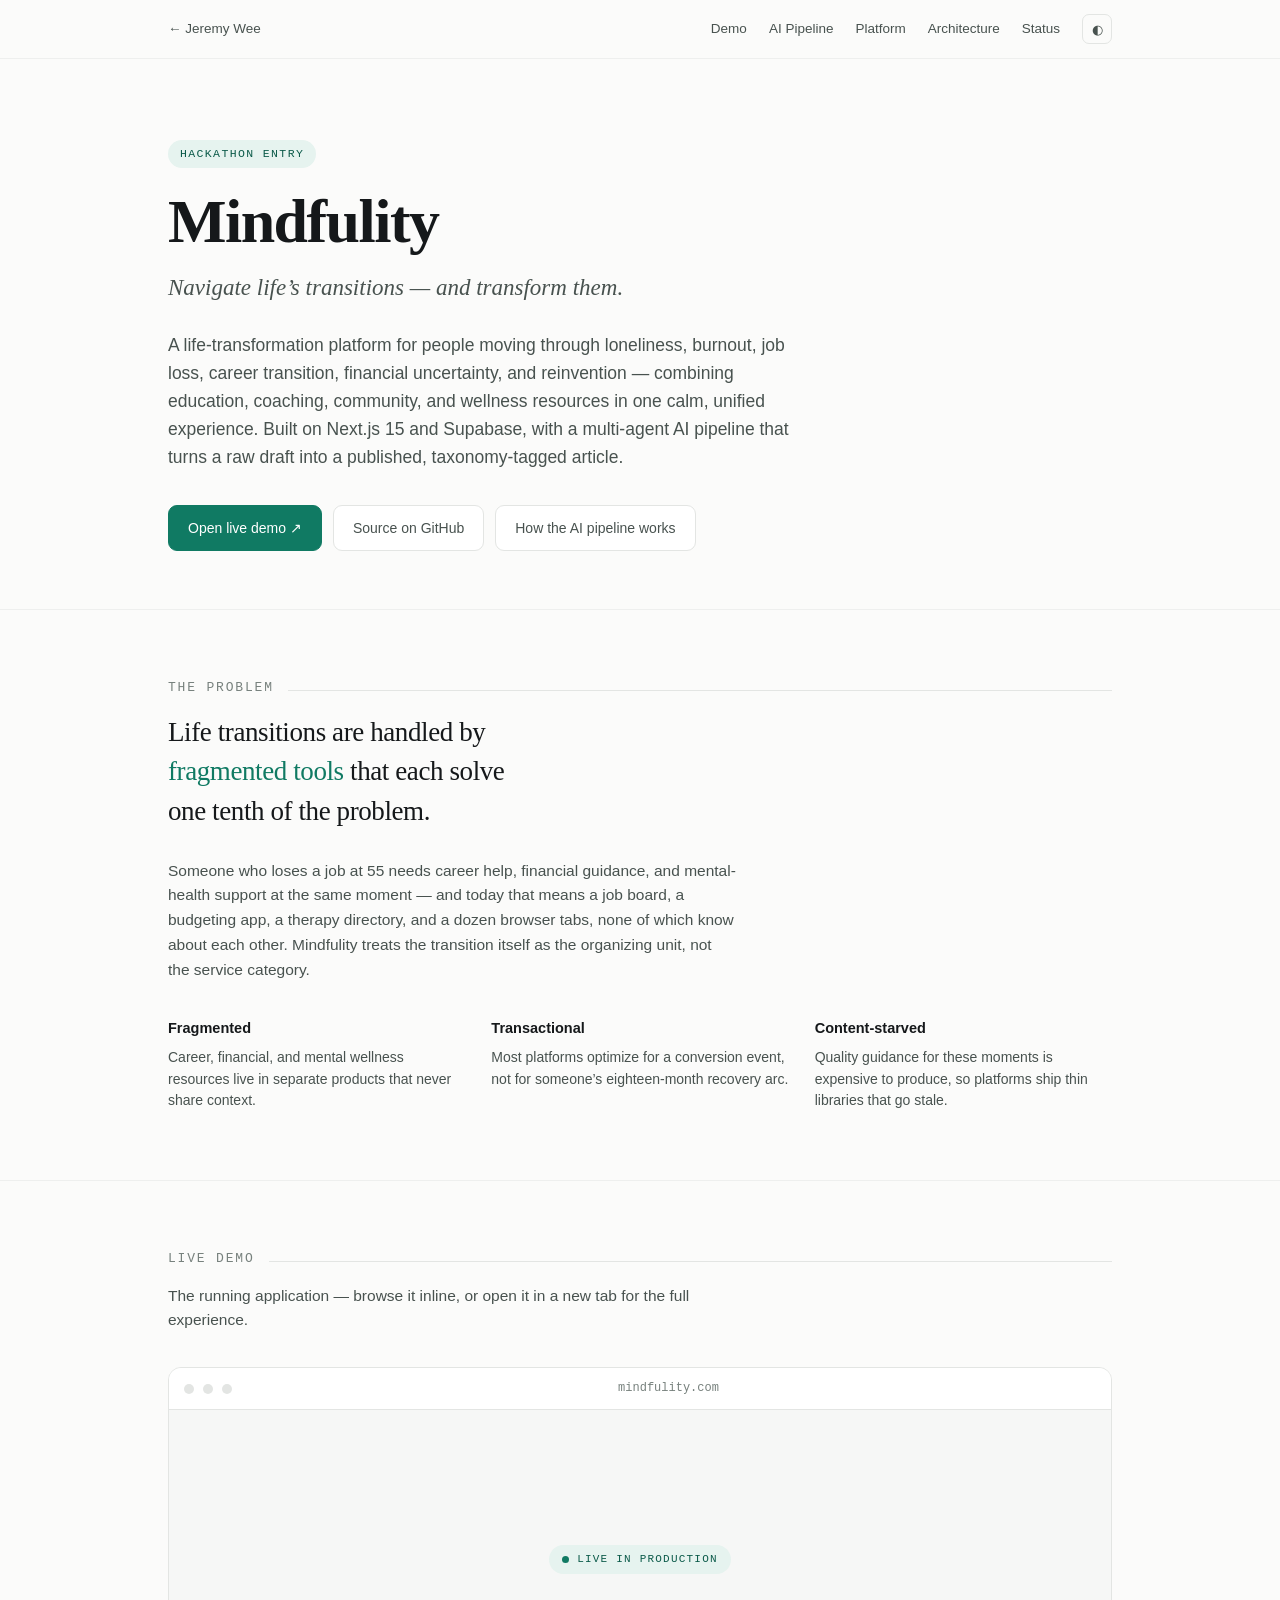
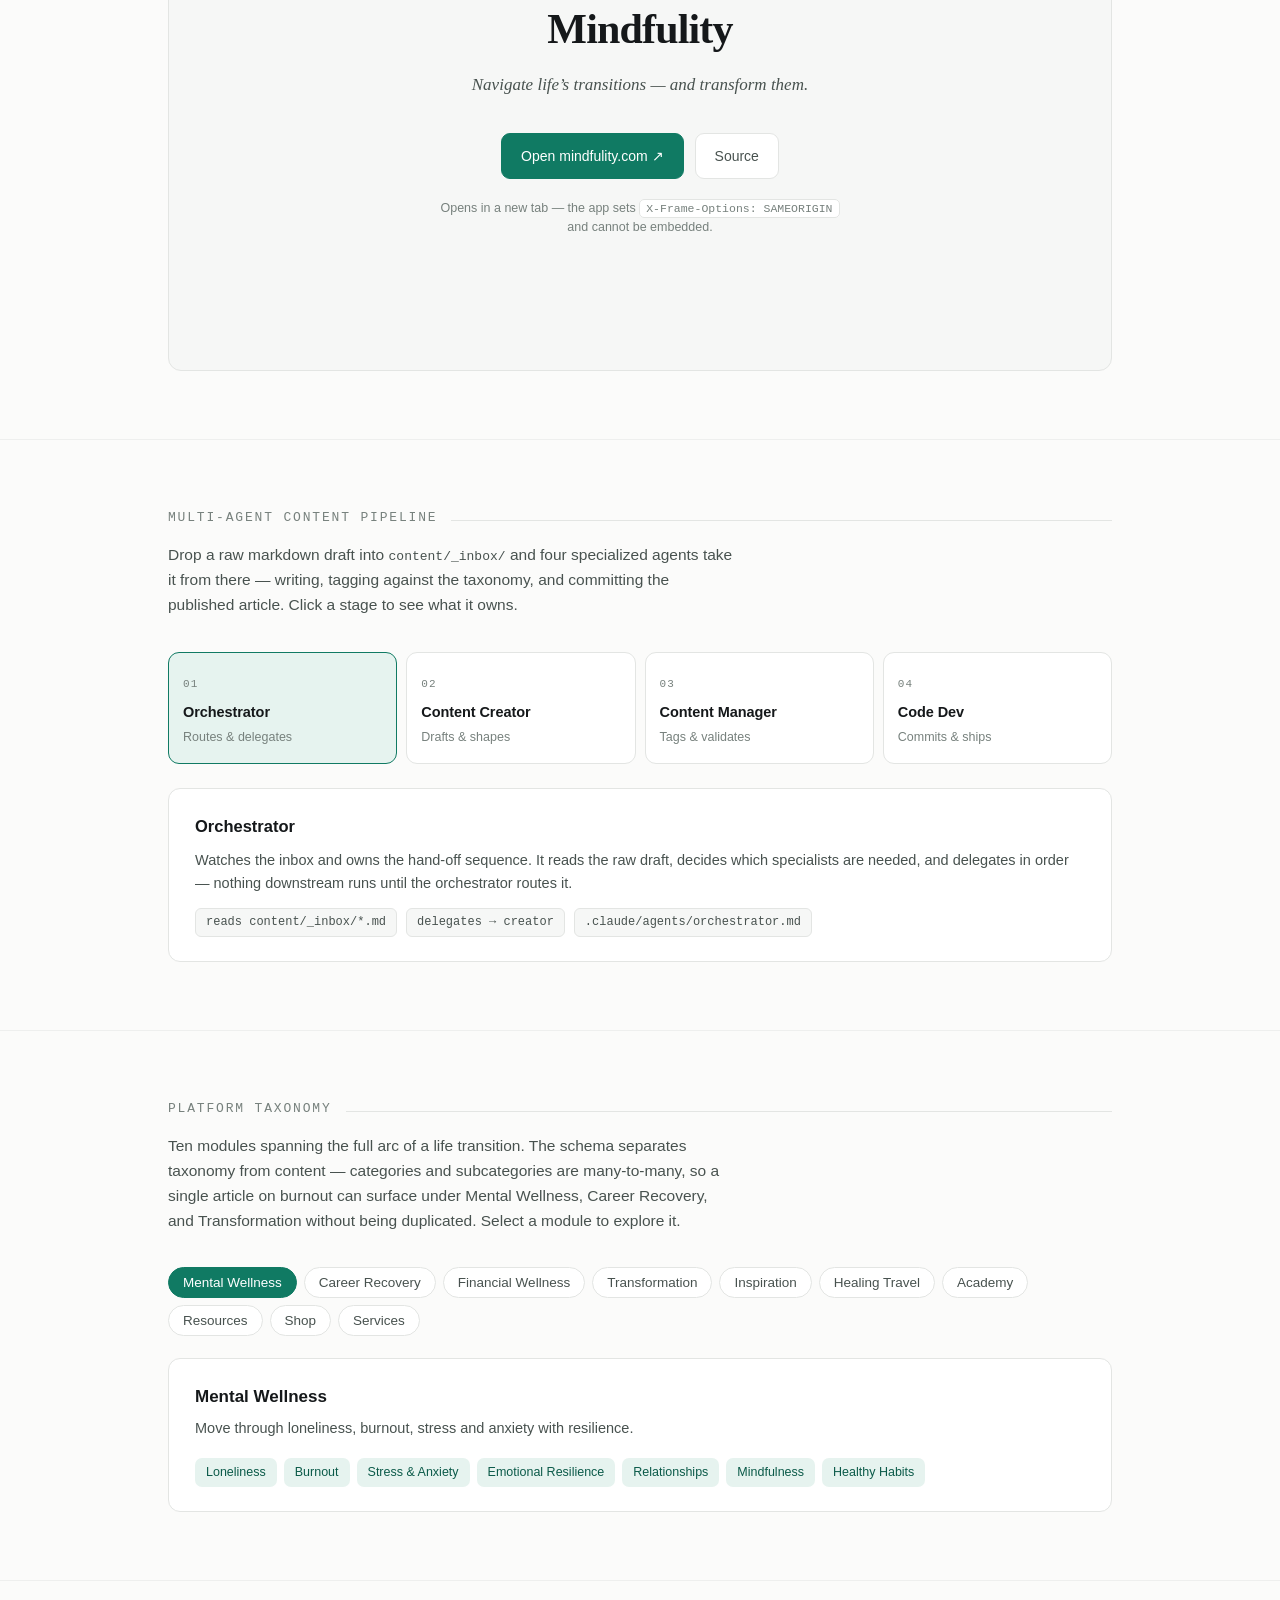
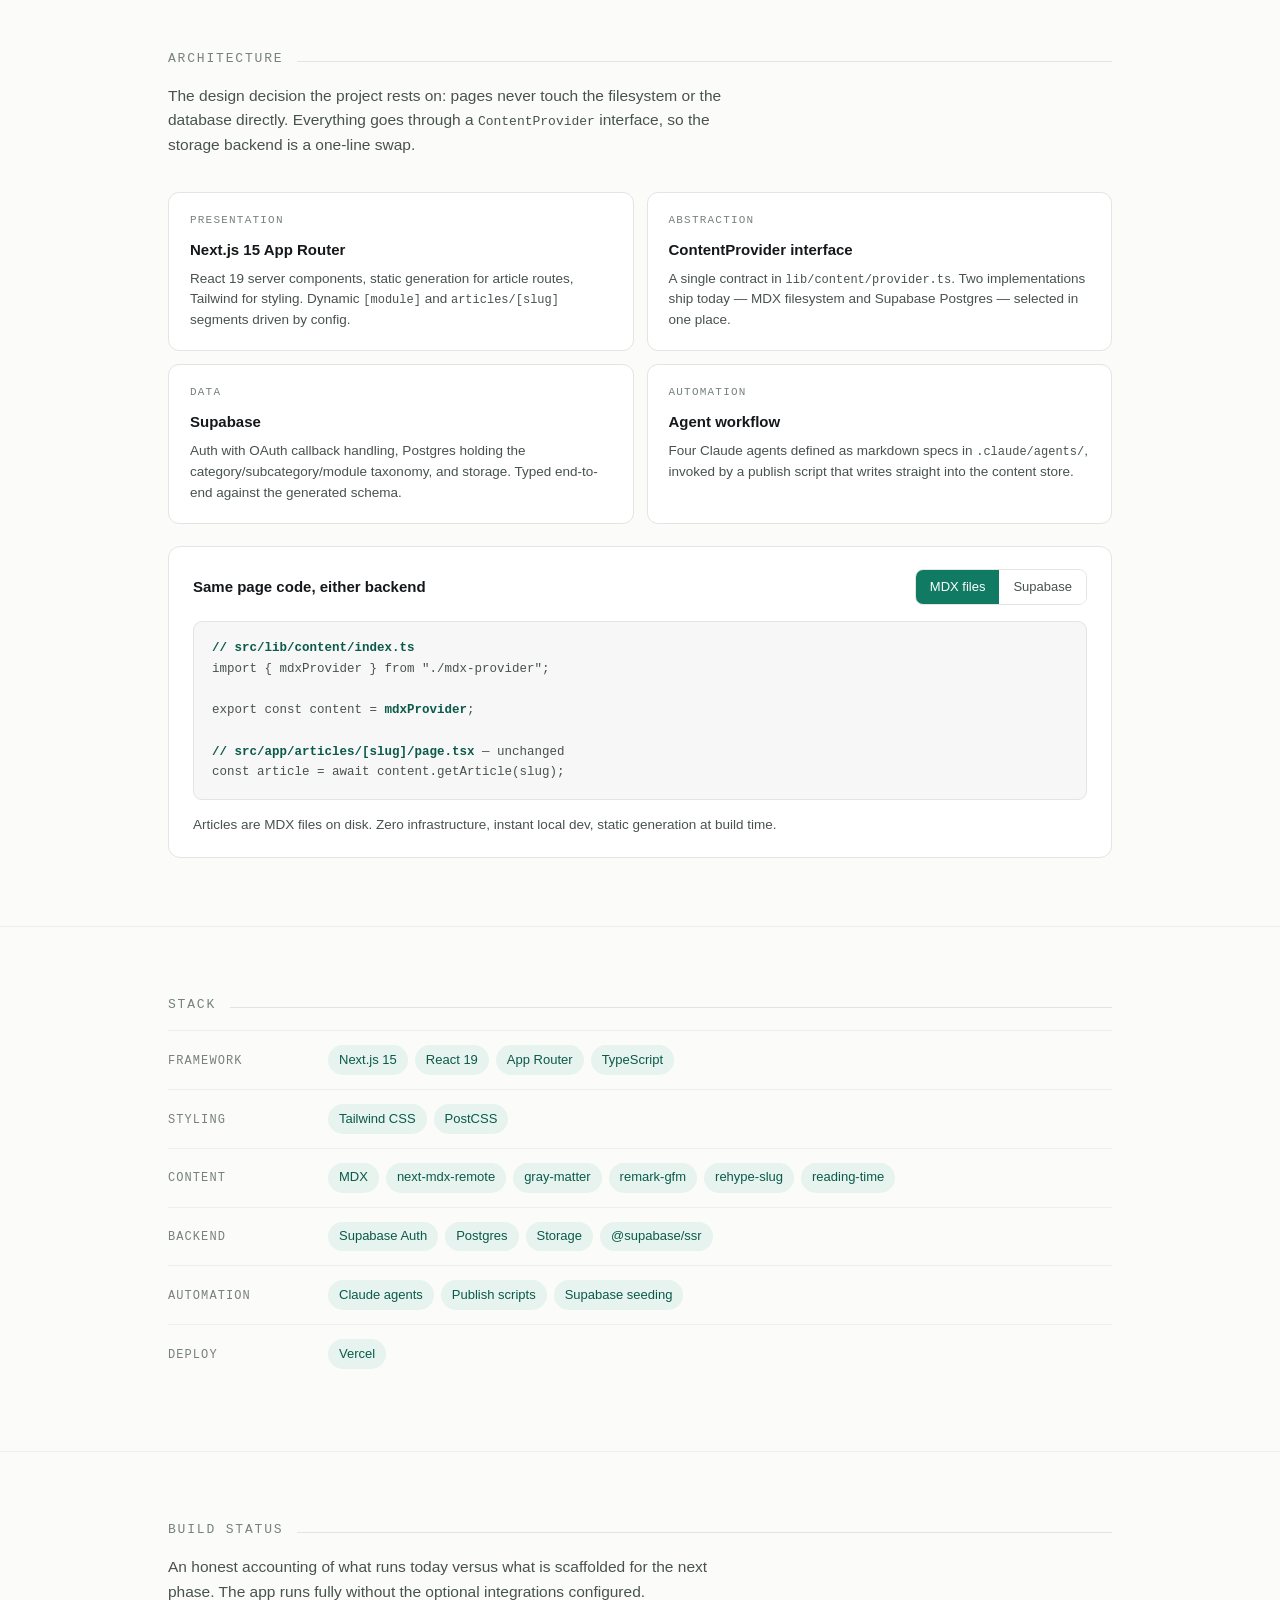
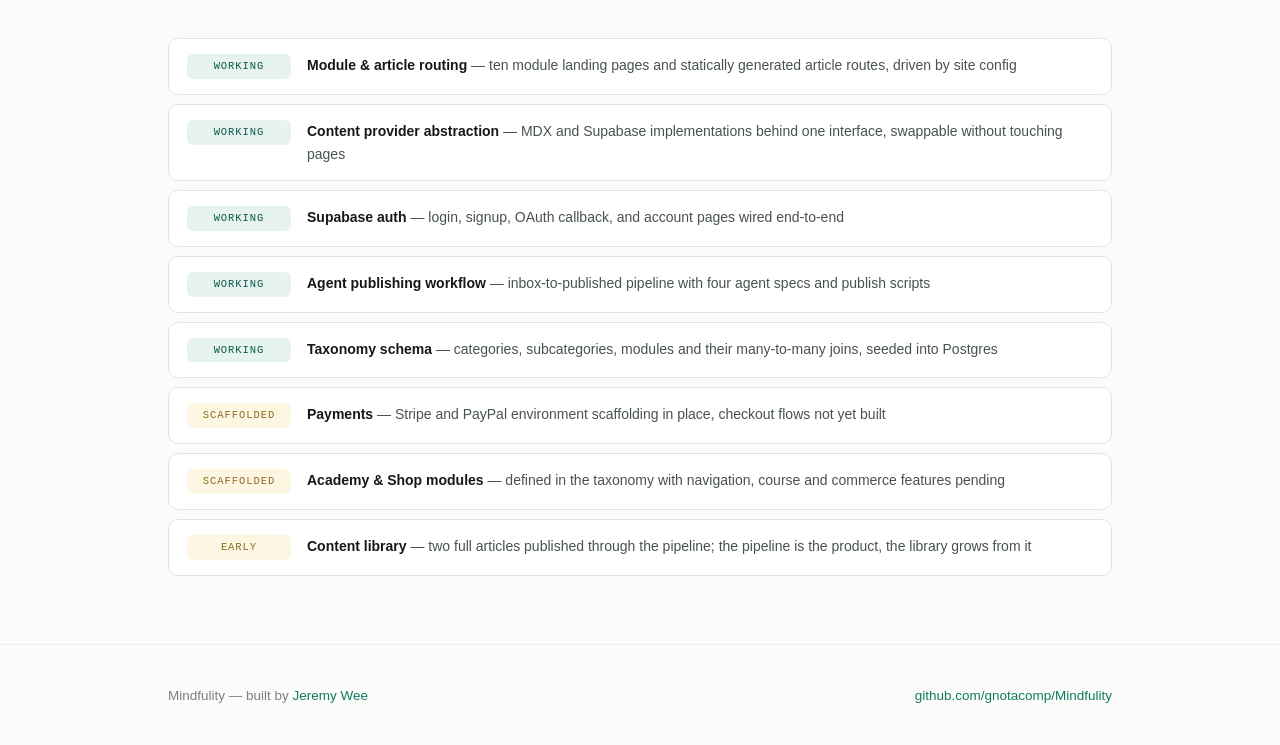
==== projects/mindfulity/index.html @ 4d5bdced "Add Mindfulity hackathon case study page New /projects/mindfulity/ page: problem framing, live demo " ====
<!doctype html>
<html lang="en">
<head>
<meta charset="utf-8">
<meta name="viewport" content="width=device-width, initial-scale=1">
<title>Mindfulity — Life Transformation Platform</title>
<meta name="description" content="Mindfulity: a life-transformation platform for navigating job loss, burnout, financial uncertainty and reinvention. Next.js 15, Supabase, and a multi-agent AI content pipeline.">
<style>
:root{
  --bg:#fbfbfa; --surface:#ffffff; --surface-2:#f6f7f6; --line:#e3e5e3; --line-soft:#eeefee;
  --ink:#15181a; --ink-2:#48524f; --ink-3:#77817d;
  --accent:#107a63; --accent-soft:#e6f3ef; --accent-ink:#0b5a49;
  --warn:#8a6d1f; --warn-soft:#fdf6e3;
  --mono:ui-monospace,SFMono-Regular,"SF Mono",Menlo,Consolas,monospace;
  --sans:-apple-system,BlinkMacSystemFont,"Segoe UI",Inter,Roboto,Helvetica,Arial,sans-serif;
  --serif:"Iowan Old Style","Palatino Linotype",Palatino,Georgia,serif;
}
@media (prefers-color-scheme:dark){
  :root:not([data-theme="light"]){
    --bg:#0d100f; --surface:#141817; --surface-2:#191e1c; --line:#262d2b; --line-soft:#1d2322;
    --ink:#eef1f0; --ink-2:#a8b3af; --ink-3:#73807b;
    --accent:#4fbfa0; --accent-soft:#132821; --accent-ink:#7ad3b8;
    --warn:#d8b863; --warn-soft:#241f12;
  }
}
:root[data-theme="dark"]{
  --bg:#0d100f; --surface:#141817; --surface-2:#191e1c; --line:#262d2b; --line-soft:#1d2322;
  --ink:#eef1f0; --ink-2:#a8b3af; --ink-3:#73807b;
  --accent:#4fbfa0; --accent-soft:#132821; --accent-ink:#7ad3b8;
  --warn:#d8b863; --warn-soft:#241f12;
}
*{box-sizing:border-box}
body{margin:0;background:var(--bg);color:var(--ink);font-family:var(--sans);font-size:16px;
  line-height:1.6;-webkit-font-smoothing:antialiased}
.wrap{max-width:1000px;margin:0 auto;padding:0 28px}
a{color:var(--accent);text-decoration:none}
a:hover{text-decoration:underline}
img{max-width:100%}

nav{position:sticky;top:0;z-index:50;background:var(--bg);border-bottom:1px solid var(--line-soft)}
nav .wrap{display:flex;align-items:center;justify-content:space-between;height:58px}
.back{font-size:13.5px;color:var(--ink-2);display:inline-flex;align-items:center;gap:7px}
.back:hover{color:var(--ink);text-decoration:none}
.navlinks{display:flex;gap:22px;align-items:center}
.navlinks a{font-size:13.5px;color:var(--ink-2)}
.navlinks a:hover{color:var(--ink);text-decoration:none}
#themeBtn{background:none;border:1px solid var(--line);color:var(--ink-2);cursor:pointer;
  border-radius:7px;width:30px;height:30px;font-size:13px;display:grid;place-items:center}
#themeBtn:hover{color:var(--ink);border-color:var(--ink-3)}
@media(max-width:700px){.navlinks a{display:none}}

header{padding:80px 0 58px;border-bottom:1px solid var(--line-soft)}
.kicker{display:inline-flex;align-items:center;gap:8px;font-family:var(--mono);font-size:11.5px;
  letter-spacing:.12em;text-transform:uppercase;color:var(--accent-ink);background:var(--accent-soft);
  padding:5px 12px;border-radius:999px;margin-bottom:22px}
h1{font-family:var(--serif);font-size:clamp(40px,6.5vw,62px);line-height:1.03;letter-spacing:-.025em;
  margin:0 0 16px;font-weight:600}
.tagline{font-family:var(--serif);font-size:clamp(19px,2.6vw,23px);font-style:italic;color:var(--ink-2);margin:0 0 24px}
.lede{font-size:17.5px;color:var(--ink-2);max-width:64ch;margin:0}
.actions{display:flex;gap:11px;flex-wrap:wrap;margin-top:34px}
.btn{display:inline-flex;align-items:center;gap:8px;padding:11px 19px;border-radius:9px;font-size:14px;
  font-weight:500;border:1px solid var(--line);color:var(--ink-2);background:var(--surface);cursor:pointer}
.btn:hover{border-color:var(--ink-3);color:var(--ink);text-decoration:none}
.btn.primary{background:var(--accent);border-color:var(--accent);color:#fff}
.btn.primary:hover{filter:brightness(1.08);color:#fff}
.btn.disabled{opacity:.5;cursor:not-allowed}

section{padding:68px 0;border-bottom:1px solid var(--line-soft)}
.sec-head{display:flex;align-items:baseline;gap:14px;margin-bottom:14px}
h2{font-size:13px;font-family:var(--mono);letter-spacing:.14em;text-transform:uppercase;color:var(--ink-3);
  margin:0;font-weight:500;white-space:nowrap}
.sec-head .rule{flex:1;height:1px;background:var(--line)}
.sec-intro{color:var(--ink-2);max-width:66ch;margin:0 0 34px;font-size:15.5px}

/* problem */
.problem{font-family:var(--serif);font-size:clamp(21px,3vw,27px);line-height:1.45;letter-spacing:-.015em;
  max-width:26ch;margin:0 0 28px}
.problem em{color:var(--accent);font-style:normal}
.pcols{display:grid;grid-template-columns:repeat(auto-fit,minmax(215px,1fr));gap:26px;margin-top:34px}
.pcol h4{margin:0 0 7px;font-size:14.5px;font-weight:620}
.pcol p{margin:0;font-size:14px;color:var(--ink-2);line-height:1.55}

/* demo */
.demo-frame{border:1px solid var(--line);border-radius:13px;overflow:hidden;background:var(--surface-2)}
.demo-bar{display:flex;align-items:center;gap:9px;padding:11px 15px;border-bottom:1px solid var(--line);
  background:var(--surface)}
.dot{width:10px;height:10px;border-radius:50%;background:var(--line)}
.demo-url{flex:1;font-family:var(--mono);font-size:12px;color:var(--ink-3);text-align:center;
  overflow:hidden;text-overflow:ellipsis;white-space:nowrap}
#demoBox{height:560px;display:grid;place-items:center;padding:40px;text-align:center}
#demoBox iframe{width:100%;height:100%;border:0;display:block}
.demo-pending{max-width:42ch}
.demo-pending .big{font-family:var(--serif);font-size:24px;margin:0 0 10px;color:var(--ink)}
.demo-pending p{color:var(--ink-2);font-size:14.5px;margin:0 0 18px}
.demo-pending code{font-family:var(--mono);font-size:12.5px;background:var(--surface);
  border:1px solid var(--line);padding:2.5px 7px;border-radius:5px;color:var(--ink-2)}
.demo-live{max-width:46ch}
.live-pill{display:inline-flex;align-items:center;gap:8px;font-family:var(--mono);font-size:11px;
  letter-spacing:.11em;text-transform:uppercase;color:var(--accent-ink);background:var(--accent-soft);
  padding:6px 13px;border-radius:999px;margin-bottom:22px}
.pulse{width:7px;height:7px;border-radius:50%;background:var(--accent);
  box-shadow:0 0 0 0 var(--accent);animation:pulse 2.2s infinite}
@keyframes pulse{0%{box-shadow:0 0 0 0 color-mix(in srgb,var(--accent) 55%,transparent)}
  70%{box-shadow:0 0 0 9px transparent}100%{box-shadow:0 0 0 0 transparent}}
@media(prefers-reduced-motion:reduce){.pulse{animation:none}}
.demo-live .big{font-family:var(--serif);font-size:clamp(30px,5vw,42px);font-weight:600;
  letter-spacing:-.02em;margin:0 0 8px;color:var(--ink)}
.demo-live .sub{font-family:var(--serif);font-style:italic;font-size:17px;color:var(--ink-2);margin:0 0 6px}
.demo-live .note{font-size:12.5px;color:var(--ink-3);margin:20px 0 0;line-height:1.5}
.demo-live .note code{font-family:var(--mono);font-size:11.5px;background:var(--surface);
  border:1px solid var(--line);padding:2px 6px;border-radius:5px}
@media(max-width:700px){#demoBox{height:420px}}

/* pipeline */
.pipe{display:grid;grid-template-columns:repeat(4,1fr);gap:9px;margin-bottom:24px}
.stage{background:var(--surface);border:1px solid var(--line);border-radius:11px;padding:16px 14px;
  cursor:pointer;text-align:left;font:inherit;color:inherit;transition:border-color .15s,background .15s}
.stage:hover{border-color:var(--accent)}
.stage[aria-selected="true"]{border-color:var(--accent);background:var(--accent-soft)}
.stage .num{font-family:var(--mono);font-size:11px;color:var(--ink-3);letter-spacing:.1em}
.stage .nm{display:block;font-weight:620;font-size:14.5px;margin-top:7px;letter-spacing:-.005em}
.stage .ro{display:block;font-size:12.5px;color:var(--ink-3);margin-top:3px}
.stage-detail{background:var(--surface);border:1px solid var(--line);border-radius:12px;padding:24px 26px;min-height:150px}
.stage-detail h4{margin:0 0 9px;font-size:16.5px;font-weight:620}
.stage-detail p{margin:0 0 13px;color:var(--ink-2);font-size:14.5px;line-height:1.6}
.stage-detail .io{display:flex;gap:9px;flex-wrap:wrap;font-family:var(--mono);font-size:12px}
.stage-detail .io span{background:var(--surface-2);border:1px solid var(--line);padding:4px 10px;border-radius:6px;color:var(--ink-2)}
@media(max-width:760px){.pipe{grid-template-columns:repeat(2,1fr)}}

/* taxonomy */
.mods{display:flex;flex-wrap:wrap;gap:7px;margin-bottom:22px}
.mod{font-size:13.5px;padding:7px 14px;border-radius:999px;background:var(--surface);
  border:1px solid var(--line);cursor:pointer;font-family:inherit;color:var(--ink-2);transition:all .15s}
.mod:hover{border-color:var(--accent);color:var(--ink)}
.mod[aria-selected="true"]{background:var(--accent);border-color:var(--accent);color:#fff}
.mod-panel{background:var(--surface);border:1px solid var(--line);border-radius:12px;padding:24px 26px}
.mod-panel h4{margin:0 0 6px;font-size:17px;font-weight:620}
.mod-panel .blurb{color:var(--ink-2);font-size:14.5px;margin:0 0 18px}
.cats{display:flex;flex-wrap:wrap;gap:7px}
.cat{font-size:12.5px;padding:4.5px 11px;border-radius:7px;background:var(--accent-soft);color:var(--accent-ink)}
.cat.empty{background:var(--surface-2);color:var(--ink-3);font-style:italic}

/* architecture */
.arch{display:grid;grid-template-columns:1fr 1fr;gap:13px;margin-bottom:22px}
.layer{background:var(--surface);border:1px solid var(--line);border-radius:11px;padding:19px 21px}
.layer .lk{font-family:var(--mono);font-size:11px;letter-spacing:.11em;text-transform:uppercase;color:var(--ink-3)}
.layer h4{margin:8px 0 7px;font-size:15px;font-weight:620}
.layer p{margin:0;font-size:13.5px;color:var(--ink-2);line-height:1.55}
@media(max-width:700px){.arch{grid-template-columns:1fr}}
.swap{background:var(--surface);border:1px solid var(--line);border-radius:12px;padding:22px 24px}
.swap-head{display:flex;align-items:center;justify-content:space-between;gap:14px;flex-wrap:wrap;margin-bottom:16px}
.swap-head h4{margin:0;font-size:15px;font-weight:620}
.toggle{display:inline-flex;border:1px solid var(--line);border-radius:8px;overflow:hidden}
.toggle button{background:var(--surface);border:0;padding:7px 14px;font:inherit;font-size:13px;
  color:var(--ink-2);cursor:pointer}
.toggle button[aria-selected="true"]{background:var(--accent);color:#fff}
pre{margin:0;background:var(--surface-2);border:1px solid var(--line);border-radius:9px;padding:16px 18px;
  overflow-x:auto;font-family:var(--mono);font-size:12.5px;line-height:1.65;color:var(--ink-2)}
pre b{color:var(--accent-ink);font-weight:600}
.swap-note{margin:14px 0 0;font-size:13.5px;color:var(--ink-2)}

/* stack */
.stack-row{display:grid;grid-template-columns:140px 1fr;gap:20px;padding:14px 0;
  border-top:1px solid var(--line-soft);align-items:baseline}
.stack-row:first-child{border-top:none}
.stack-row .k{font-family:var(--mono);font-size:12px;letter-spacing:.09em;text-transform:uppercase;color:var(--ink-3)}
.chips{display:flex;flex-wrap:wrap;gap:7px}
.chip{font-size:13px;padding:4.5px 11px;border-radius:999px;background:var(--accent-soft);color:var(--accent-ink)}
@media(max-width:620px){.stack-row{grid-template-columns:1fr;gap:8px}}

/* status */
.status-list{display:grid;gap:9px}
.srow{display:grid;grid-template-columns:104px 1fr;gap:16px;align-items:start;background:var(--surface);
  border:1px solid var(--line);border-radius:10px;padding:15px 18px}
.badge{font-family:var(--mono);font-size:10.5px;letter-spacing:.09em;text-transform:uppercase;
  padding:4px 9px;border-radius:6px;text-align:center}
.badge.live{background:var(--accent-soft);color:var(--accent-ink)}
.badge.scaf{background:var(--warn-soft);color:var(--warn)}
.srow .txt{font-size:14px;color:var(--ink-2)}
.srow .txt b{color:var(--ink);font-weight:620}
@media(max-width:600px){.srow{grid-template-columns:1fr;gap:8px}.badge{justify-self:start}}

footer{padding:40px 0;display:flex;justify-content:space-between;flex-wrap:wrap;gap:12px;
  font-size:13.5px;color:var(--ink-3)}
</style>
</head>
<body>

<nav>
  <div class="wrap">
    <a class="back" href="../../">&larr; Jeremy Wee</a>
    <div class="navlinks">
      <a href="#demo">Demo</a>
      <a href="#pipeline">AI Pipeline</a>
      <a href="#taxonomy">Platform</a>
      <a href="#architecture">Architecture</a>
      <a href="#status">Status</a>
      <button id="themeBtn" title="Toggle theme" aria-label="Toggle colour theme">&#9680;</button>
    </div>
  </div>
</nav>

<header>
  <div class="wrap">
    <div class="kicker">Hackathon Entry</div>
    <h1>Mindfulity</h1>
    <p class="tagline">Navigate life&rsquo;s transitions &mdash; and transform them.</p>
    <p class="lede">A life-transformation platform for people moving through loneliness, burnout, job loss,
      career transition, financial uncertainty, and reinvention &mdash; combining education, coaching, community,
      and wellness resources in one calm, unified experience. Built on Next.js 15 and Supabase, with a
      multi-agent AI pipeline that turns a raw draft into a published, taxonomy-tagged article.</p>
    <div class="actions">
      <a class="btn primary" id="demoBtn" href="#demo">Live demo</a>
      <a class="btn" href="https://github.com/gnotacomp/Mindfulity" target="_blank" rel="noopener">Source on GitHub</a>
      <a class="btn" href="#pipeline">How the AI pipeline works</a>
    </div>
  </div>
</header>

<section id="problem">
  <div class="wrap">
    <div class="sec-head"><h2>The Problem</h2><div class="rule"></div></div>
    <p class="problem">Life transitions are handled by <em>fragmented tools</em> that each solve one tenth of the problem.</p>
    <p class="sec-intro">Someone who loses a job at 55 needs career help, financial guidance, and mental-health
      support at the same moment &mdash; and today that means a job board, a budgeting app, a therapy directory,
      and a dozen browser tabs, none of which know about each other. Mindfulity treats the transition itself as
      the organizing unit, not the service category.</p>
    <div class="pcols">
      <div class="pcol"><h4>Fragmented</h4><p>Career, financial, and mental wellness resources live in separate products that never share context.</p></div>
      <div class="pcol"><h4>Transactional</h4><p>Most platforms optimize for a conversion event, not for someone&rsquo;s eighteen-month recovery arc.</p></div>
      <div class="pcol"><h4>Content-starved</h4><p>Quality guidance for these moments is expensive to produce, so platforms ship thin libraries that go stale.</p></div>
    </div>
  </div>
</section>

<section id="demo">
  <div class="wrap">
    <div class="sec-head"><h2>Live Demo</h2><div class="rule"></div></div>
    <p class="sec-intro">The running application &mdash; browse it inline, or open it in a new tab for the full experience.</p>
    <div class="demo-frame">
      <div class="demo-bar">
        <span class="dot"></span><span class="dot"></span><span class="dot"></span>
        <span class="demo-url" id="demoUrlLabel">mindfulity</span>
      </div>
      <div id="demoBox">
        <div class="demo-pending">
          <p class="big">Demo link pending</p>
          <p>Mindfulity is deployed, but its URL hasn&rsquo;t been wired into this page yet.
             Set it once in <code>DEMO_URL</code> at the bottom of this file and the live app
             embeds here automatically.</p>
          <a class="btn" href="https://github.com/gnotacomp/Mindfulity" target="_blank" rel="noopener">Browse the source meanwhile</a>
        </div>
      </div>
    </div>
  </div>
</section>

<section id="pipeline">
  <div class="wrap">
    <div class="sec-head"><h2>Multi-Agent Content Pipeline</h2><div class="rule"></div></div>
    <p class="sec-intro">Drop a raw markdown draft into <code style="font-family:var(--mono);font-size:13px">content/_inbox/</code>
      and four specialized agents take it from there &mdash; writing, tagging against the taxonomy, and committing
      the published article. Click a stage to see what it owns.</p>
    <div class="pipe" role="tablist" aria-label="Pipeline stages">
      <button class="stage" role="tab" aria-selected="true" data-i="0"><span class="num">01</span><span class="nm">Orchestrator</span><span class="ro">Routes &amp; delegates</span></button>
      <button class="stage" role="tab" aria-selected="false" data-i="1"><span class="num">02</span><span class="nm">Content Creator</span><span class="ro">Drafts &amp; shapes</span></button>
      <button class="stage" role="tab" aria-selected="false" data-i="2"><span class="num">03</span><span class="nm">Content Manager</span><span class="ro">Tags &amp; validates</span></button>
      <button class="stage" role="tab" aria-selected="false" data-i="3"><span class="num">04</span><span class="nm">Code Dev</span><span class="ro">Commits &amp; ships</span></button>
    </div>
    <div class="stage-detail" id="stageDetail" role="tabpanel"></div>
  </div>
</section>

<section id="taxonomy">
  <div class="wrap">
    <div class="sec-head"><h2>Platform Taxonomy</h2><div class="rule"></div></div>
    <p class="sec-intro">Ten modules spanning the full arc of a life transition. The schema separates taxonomy from
      content &mdash; categories and subcategories are many-to-many, so a single article on burnout can surface under
      Mental Wellness, Career Recovery, and Transformation without being duplicated. Select a module to explore it.</p>
    <div class="mods" role="tablist" aria-label="Platform modules"></div>
    <div class="mod-panel" id="modPanel" role="tabpanel"></div>
  </div>
</section>

<section id="architecture">
  <div class="wrap">
    <div class="sec-head"><h2>Architecture</h2><div class="rule"></div></div>
    <p class="sec-intro">The design decision the project rests on: pages never touch the filesystem or the database
      directly. Everything goes through a <code style="font-family:var(--mono);font-size:13px">ContentProvider</code>
      interface, so the storage backend is a one-line swap.</p>
    <div class="arch">
      <div class="layer"><div class="lk">Presentation</div><h4>Next.js 15 App Router</h4><p>React 19 server components, static generation for article routes, Tailwind for styling. Dynamic <code style="font-family:var(--mono);font-size:12px">[module]</code> and <code style="font-family:var(--mono);font-size:12px">articles/[slug]</code> segments driven by config.</p></div>
      <div class="layer"><div class="lk">Abstraction</div><h4>ContentProvider interface</h4><p>A single contract in <code style="font-family:var(--mono);font-size:12px">lib/content/provider.ts</code>. Two implementations ship today &mdash; MDX filesystem and Supabase Postgres &mdash; selected in one place.</p></div>
      <div class="layer"><div class="lk">Data</div><h4>Supabase</h4><p>Auth with OAuth callback handling, Postgres holding the category/subcategory/module taxonomy, and storage. Typed end-to-end against the generated schema.</p></div>
      <div class="layer"><div class="lk">Automation</div><h4>Agent workflow</h4><p>Four Claude agents defined as markdown specs in <code style="font-family:var(--mono);font-size:12px">.claude/agents/</code>, invoked by a publish script that writes straight into the content store.</p></div>
    </div>
    <div class="swap">
      <div class="swap-head">
        <h4>Same page code, either backend</h4>
        <div class="toggle" role="tablist" aria-label="Content provider">
          <button role="tab" aria-selected="true" data-p="mdx">MDX files</button>
          <button role="tab" aria-selected="false" data-p="supabase">Supabase</button>
        </div>
      </div>
      <pre id="swapCode"></pre>
      <p class="swap-note" id="swapNote"></p>
    </div>
  </div>
</section>

<section id="stack">
  <div class="wrap">
    <div class="sec-head"><h2>Stack</h2><div class="rule"></div></div>
    <div class="stack-row"><div class="k">Framework</div><div class="chips">
      <span class="chip">Next.js 15</span><span class="chip">React 19</span><span class="chip">App Router</span>
      <span class="chip">TypeScript</span></div></div>
    <div class="stack-row"><div class="k">Styling</div><div class="chips">
      <span class="chip">Tailwind CSS</span><span class="chip">PostCSS</span></div></div>
    <div class="stack-row"><div class="k">Content</div><div class="chips">
      <span class="chip">MDX</span><span class="chip">next-mdx-remote</span><span class="chip">gray-matter</span>
      <span class="chip">remark-gfm</span><span class="chip">rehype-slug</span><span class="chip">reading-time</span></div></div>
    <div class="stack-row"><div class="k">Backend</div><div class="chips">
      <span class="chip">Supabase Auth</span><span class="chip">Postgres</span><span class="chip">Storage</span>
      <span class="chip">@supabase/ssr</span></div></div>
    <div class="stack-row"><div class="k">Automation</div><div class="chips">
      <span class="chip">Claude agents</span><span class="chip">Publish scripts</span><span class="chip">Supabase seeding</span></div></div>
    <div class="stack-row"><div class="k">Deploy</div><div class="chips">
      <span class="chip">Vercel</span></div></div>
  </div>
</section>

<section id="status">
  <div class="wrap">
    <div class="sec-head"><h2>Build Status</h2><div class="rule"></div></div>
    <p class="sec-intro">An honest accounting of what runs today versus what is scaffolded for the next phase.
      The app runs fully without the optional integrations configured.</p>
    <div class="status-list">
      <div class="srow"><span class="badge live">Working</span><span class="txt"><b>Module &amp; article routing</b> — ten module landing pages and statically generated article routes, driven by site config</span></div>
      <div class="srow"><span class="badge live">Working</span><span class="txt"><b>Content provider abstraction</b> — MDX and Supabase implementations behind one interface, swappable without touching pages</span></div>
      <div class="srow"><span class="badge live">Working</span><span class="txt"><b>Supabase auth</b> — login, signup, OAuth callback, and account pages wired end-to-end</span></div>
      <div class="srow"><span class="badge live">Working</span><span class="txt"><b>Agent publishing workflow</b> — inbox-to-published pipeline with four agent specs and publish scripts</span></div>
      <div class="srow"><span class="badge live">Working</span><span class="txt"><b>Taxonomy schema</b> — categories, subcategories, modules and their many-to-many joins, seeded into Postgres</span></div>
      <div class="srow"><span class="badge scaf">Scaffolded</span><span class="txt"><b>Payments</b> — Stripe and PayPal environment scaffolding in place, checkout flows not yet built</span></div>
      <div class="srow"><span class="badge scaf">Scaffolded</span><span class="txt"><b>Academy &amp; Shop modules</b> — defined in the taxonomy with navigation, course and commerce features pending</span></div>
      <div class="srow"><span class="badge scaf">Early</span><span class="txt"><b>Content library</b> — two full articles published through the pipeline; the pipeline is the product, the library grows from it</span></div>
    </div>
  </div>
</section>

<div class="wrap"><footer>
  <span>Mindfulity &mdash; built by <a href="../../">Jeremy Wee</a></span>
  <span><a href="https://github.com/gnotacomp/Mindfulity" target="_blank" rel="noopener">github.com/gnotacomp/Mindfulity</a></span>
</footer></div>

<script>
/* ============================================================
   Paste the deployed Mindfulity URL here and the demo embeds.
   e.g. var DEMO_URL = "https://mindfulity.vercel.app";
   ============================================================ */
var DEMO_URL = "https://mindfulity.com";

var STAGES = [
  { name:"Orchestrator", file:".claude/agents/orchestrator.md",
    desc:"Watches the inbox and owns the hand-off sequence. It reads the raw draft, decides which specialists are needed, and delegates in order — nothing downstream runs until the orchestrator routes it.",
    io:["reads content/_inbox/*.md","delegates → creator"] },
  { name:"Content Creator", file:".claude/agents/content-creator.md",
    desc:"Turns a rough draft into a finished article in the platform's voice — calm, practical, written for someone in the middle of a hard transition rather than browsing casually. Produces the body and the Universal Content Model frontmatter.",
    io:["in: raw markdown","out: structured MDX"] },
  { name:"Content Manager", file:".claude/agents/content-manager.md",
    desc:"Places the article in the taxonomy: which modules it belongs to, which subcategories it maps onto, and whether the frontmatter validates against the content type schema. This is what lets one burnout article surface under three different modules.",
    io:["validates frontmatter","assigns module × subcategory"] },
  { name:"Code Dev", file:".claude/agents/code-dev.md",
    desc:"Lands the result — writes into content/articles/ or straight into Supabase via the publish script, runs the typecheck, and commits. The article is live without a human touching the repo.",
    io:["writes to provider","npm run typecheck","commit"] }
];

var MODULES = [
  { id:"mental-wellness", label:"Mental Wellness", blurb:"Move through loneliness, burnout, stress and anxiety with resilience.", cats:["Loneliness","Burnout","Stress & Anxiety","Emotional Resilience","Relationships","Mindfulness","Healthy Habits"] },
  { id:"career-recovery", label:"Career Recovery", blurb:"Recover from job loss and reinvent your professional path.", cats:["Job Loss Recovery","Resume Building","Interview Preparation","Career Change","LinkedIn Optimization","Retirement Transition","Job Listings"] },
  { id:"financial-wellness", label:"Financial Wellness", blurb:"Build financial confidence, from budgeting to retirement planning.", cats:["Budgeting","Retirement Planning","Investing","Estate Planning","Insurance","Financial Confidence"] },
  { id:"transformation", label:"Transformation", blurb:"Personal growth, reinvention, and purpose discovery.", cats:["Personal Growth","Reinvention","Purpose Discovery","Habit Building","Goal Setting","Life Design","Retirement Lifestyle"] },
  { id:"inspiration", label:"Inspiration", blurb:"Motivation, success stories, positive living and gratitude.", cats:["Motivational Speeches","Success Stories","Speaker Corner","Positive Living","Feng Shui","Crystals & Symbolism","Mantras & Affirmations","Gratitude","Vision Boards"] },
  { id:"healing-travel", label:"Healing Travel", blurb:"Wellness retreats, spiritual journeys, and nature escapes.", cats:["Wellness Retreats","Spiritual Journeys","Nature Escapes","Cultural Exploration","Retirement Travel","Bus Tours","Travel Packages"] },
  { id:"academy", label:"Academy", blurb:"Courses, certifications and bootcamps with progress tracking.", cats:[] },
  { id:"resources", label:"Resources", blurb:"Articles, videos, podcasts, downloads and assessments.", cats:["Articles","Videos","Podcasts","Downloads","Assessments","Webinars"] },
  { id:"shop", label:"Shop", blurb:"Wellness products, books and affiliate finds.", cats:[] },
  { id:"services", label:"Services", blurb:"Coaching, consulting, workshops and webinars — bookable online.", cats:["Wellness Coaching","Career Coaching","Financial Planning","Feng Shui Consultation","Speaker Coaching"] }
];

var SWAP = {
  mdx: { code: '<b>// src/lib/content/index.ts</b>\nimport { mdxProvider } from "./mdx-provider";\n\nexport const content = <b>mdxProvider</b>;\n\n<b>// src/app/articles/[slug]/page.tsx</b> — unchanged\nconst article = await content.getArticle(slug);',
         note: "Articles are MDX files on disk. Zero infrastructure, instant local dev, static generation at build time." },
  supabase: { code: '<b>// src/lib/content/index.ts</b>\nimport { supabaseProvider } from "./supabase-provider";\n\nexport const content = <b>supabaseProvider</b>;\n\n<b>// src/app/articles/[slug]/page.tsx</b> — unchanged\nconst article = await content.getArticle(slug);',
         note: "Same call signature, now reading from Postgres. Editors publish without a deploy, and the page component never knew the difference." }
};

function esc(s){ return String(s).replace(/&/g,"&amp;").replace(/</g,"&lt;").replace(/>/g,"&gt;"); }

/* pipeline */
var stageBtns = Array.prototype.slice.call(document.querySelectorAll(".stage"));
var stageDetail = document.getElementById("stageDetail");
function renderStage(i){
  var s = STAGES[i];
  stageDetail.innerHTML = "<h4>" + esc(s.name) + "</h4><p>" + esc(s.desc) + "</p><div class='io'>"
    + s.io.map(function(x){ return "<span>" + esc(x) + "</span>"; }).join("")
    + "<span>" + esc(s.file) + "</span></div>";
  stageBtns.forEach(function(b,j){ b.setAttribute("aria-selected", j === i ? "true" : "false"); });
}
stageBtns.forEach(function(b){ b.addEventListener("click", function(){ renderStage(+b.dataset.i); }); });
renderStage(0);

/* taxonomy */
var modsEl = document.querySelector(".mods"), modPanel = document.getElementById("modPanel");
MODULES.forEach(function(m,i){
  var b = document.createElement("button");
  b.className = "mod"; b.type = "button"; b.setAttribute("role","tab");
  b.setAttribute("aria-selected", i === 0 ? "true" : "false");
  b.textContent = m.label;
  b.addEventListener("click", function(){ renderMod(i); });
  modsEl.appendChild(b);
});
function renderMod(i){
  var m = MODULES[i];
  var cats = m.cats.length
    ? m.cats.map(function(c){ return "<span class='cat'>" + esc(c) + "</span>"; }).join("")
    : "<span class='cat empty'>Subcategories not yet defined — module scaffolded in navigation</span>";
  modPanel.innerHTML = "<h4>" + esc(m.label) + "</h4><p class='blurb'>" + esc(m.blurb) + "</p><div class='cats'>" + cats + "</div>";
  Array.prototype.forEach.call(modsEl.children, function(b,j){ b.setAttribute("aria-selected", j === i ? "true":"false"); });
}
renderMod(0);

/* provider swap */
var swapBtns = Array.prototype.slice.call(document.querySelectorAll(".toggle button"));
var swapCode = document.getElementById("swapCode"), swapNote = document.getElementById("swapNote");
function renderSwap(k){
  swapCode.innerHTML = SWAP[k].code;
  swapNote.textContent = SWAP[k].note;
  swapBtns.forEach(function(b){ b.setAttribute("aria-selected", b.dataset.p === k ? "true":"false"); });
}
swapBtns.forEach(function(b){ b.addEventListener("click", function(){ renderSwap(b.dataset.p); }); });
renderSwap("mdx");

/* demo — mindfulity.com sends X-Frame-Options: SAMEORIGIN, so it cannot be
   iframed from this origin. Render a click-through preview instead. */
if (DEMO_URL) {
  var host = DEMO_URL.replace(/^https?:\/\//, "");
  document.getElementById("demoUrlLabel").textContent = host;
  document.getElementById("demoBox").innerHTML =
    '<div class="demo-live">'
  +   '<div class="live-pill"><span class="pulse"></span>Live in production</div>'
  +   '<p class="big">Mindfulity</p>'
  +   '<p class="sub">Navigate life’s transitions — and transform them.</p>'
  +   '<div class="actions" style="justify-content:center">'
  +     '<a class="btn primary" href="' + DEMO_URL + '" target="_blank" rel="noopener">Open ' + host + ' ↗</a>'
  +     '<a class="btn" href="https://github.com/gnotacomp/Mindfulity" target="_blank" rel="noopener">Source</a>'
  +   '</div>'
  +   '<p class="note">Opens in a new tab — the app sets <code>X-Frame-Options: SAMEORIGIN</code> and cannot be embedded.</p>'
  + '</div>';
  var db = document.getElementById("demoBtn");
  db.href = DEMO_URL; db.target = "_blank"; db.rel = "noopener";
  db.textContent = "Open live demo ↗";
}

/* theme */
(function(){
  var btn = document.getElementById("themeBtn"), root = document.documentElement;
  try { var s = localStorage.getItem("theme"); if (s) root.setAttribute("data-theme", s); } catch(e){}
  btn.addEventListener("click", function(){
    var dark = root.getAttribute("data-theme") === "dark"
      || (!root.getAttribute("data-theme") && matchMedia("(prefers-color-scheme:dark)").matches);
    var next = dark ? "light" : "dark";
    root.setAttribute("data-theme", next);
    try { localStorage.setItem("theme", next); } catch(e){}
  });
})();
</script>
</body>
</html>
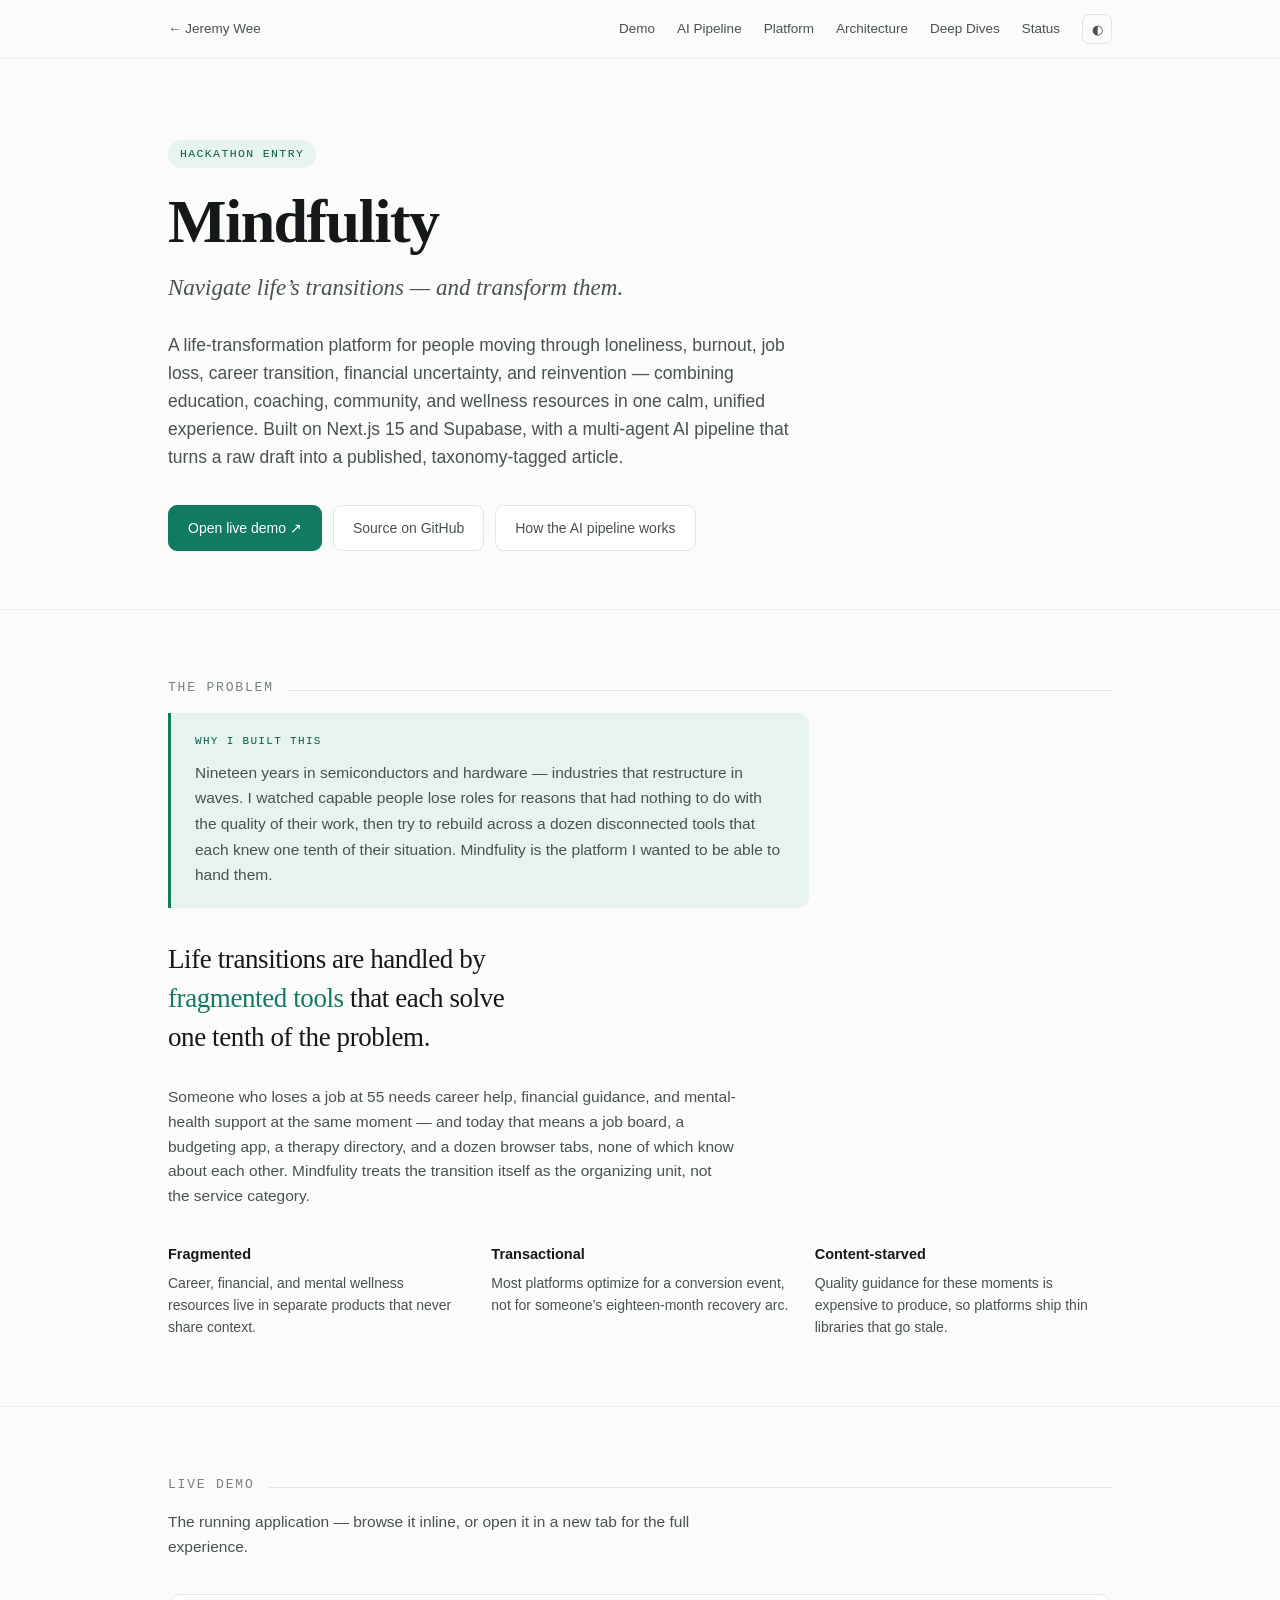
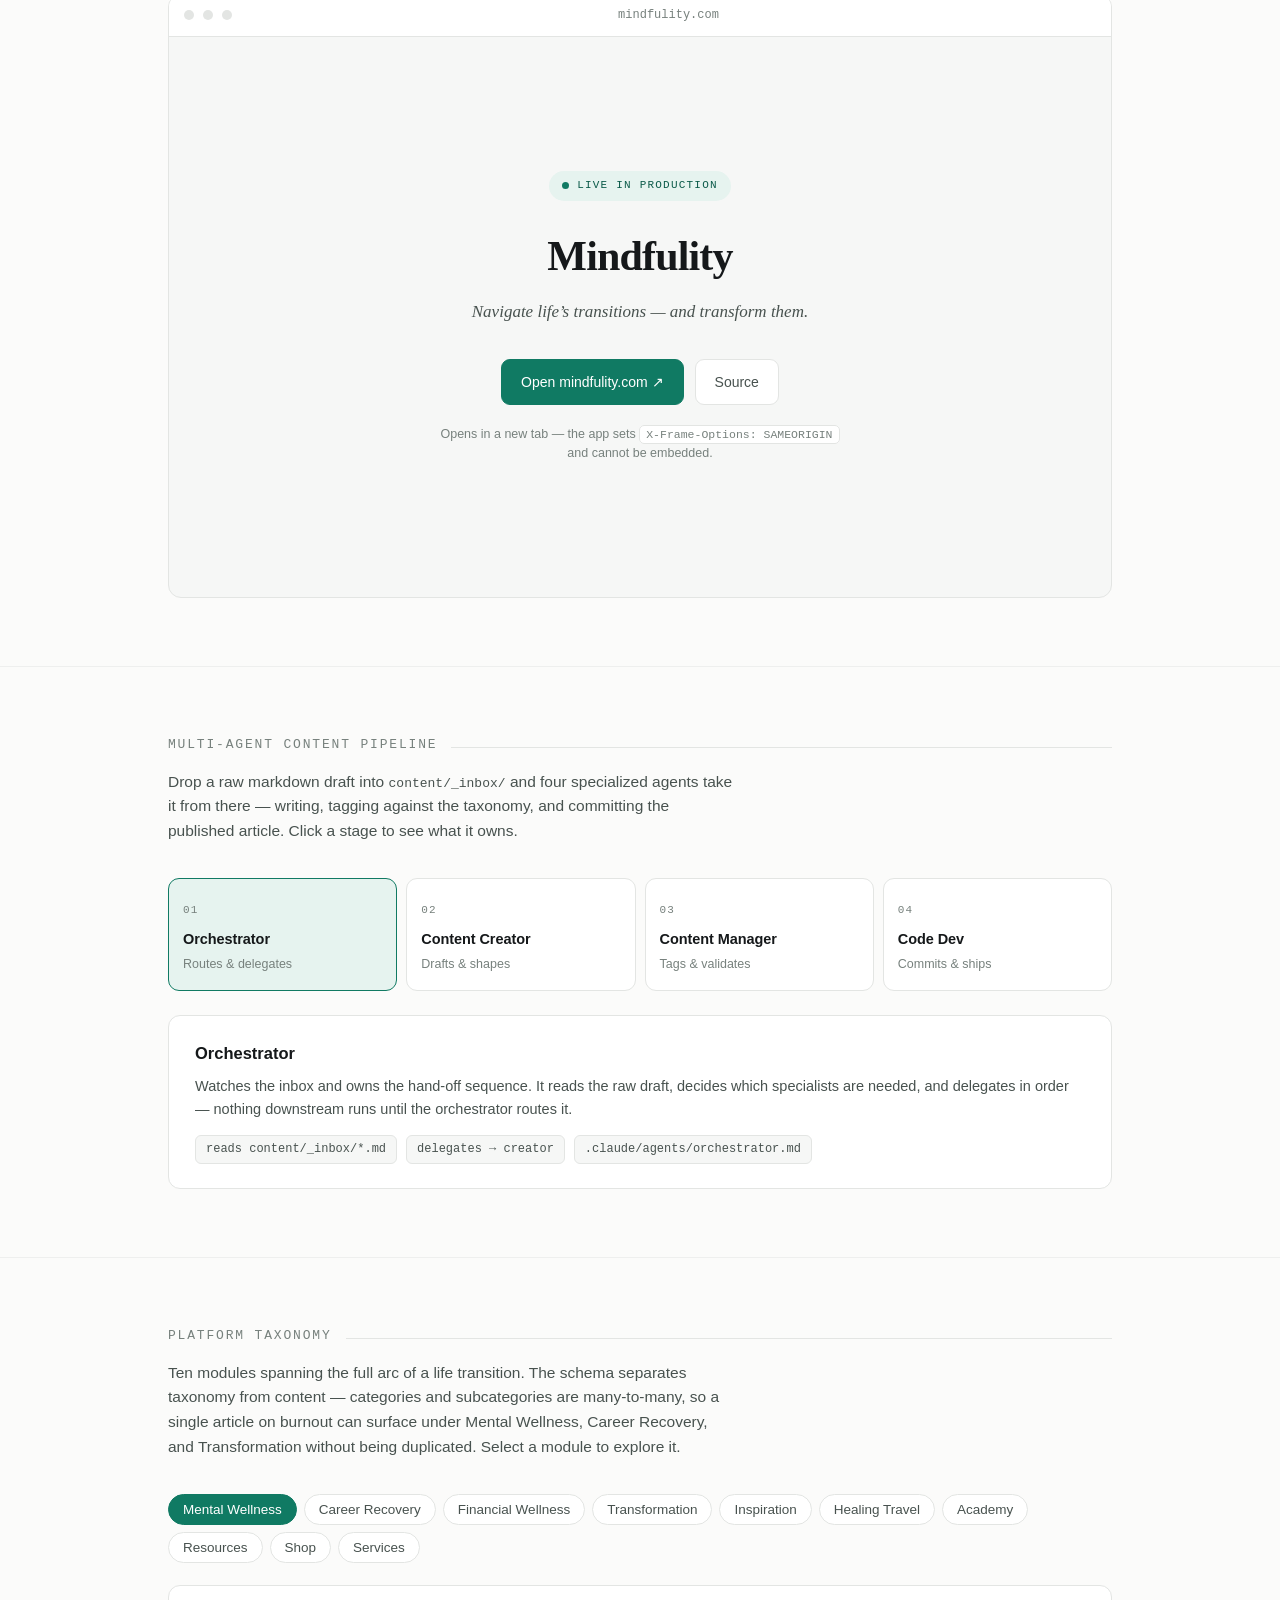
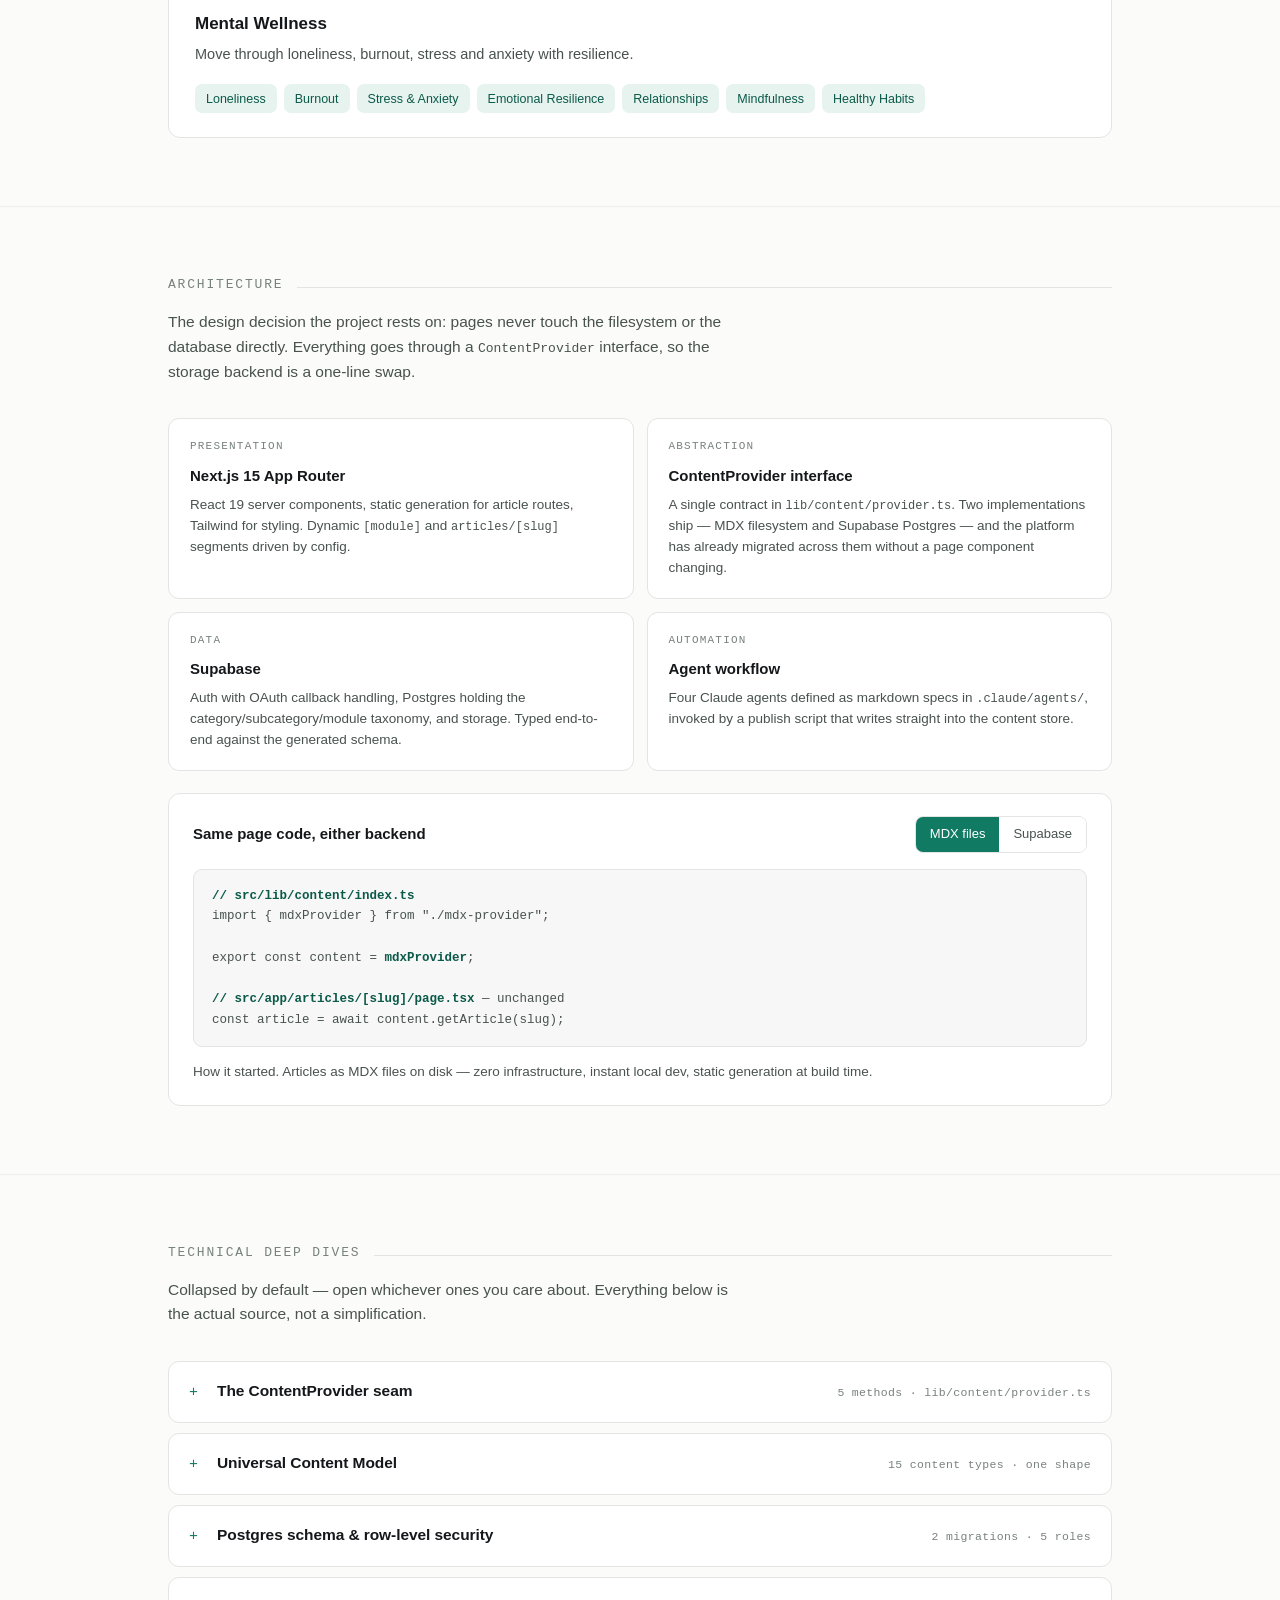
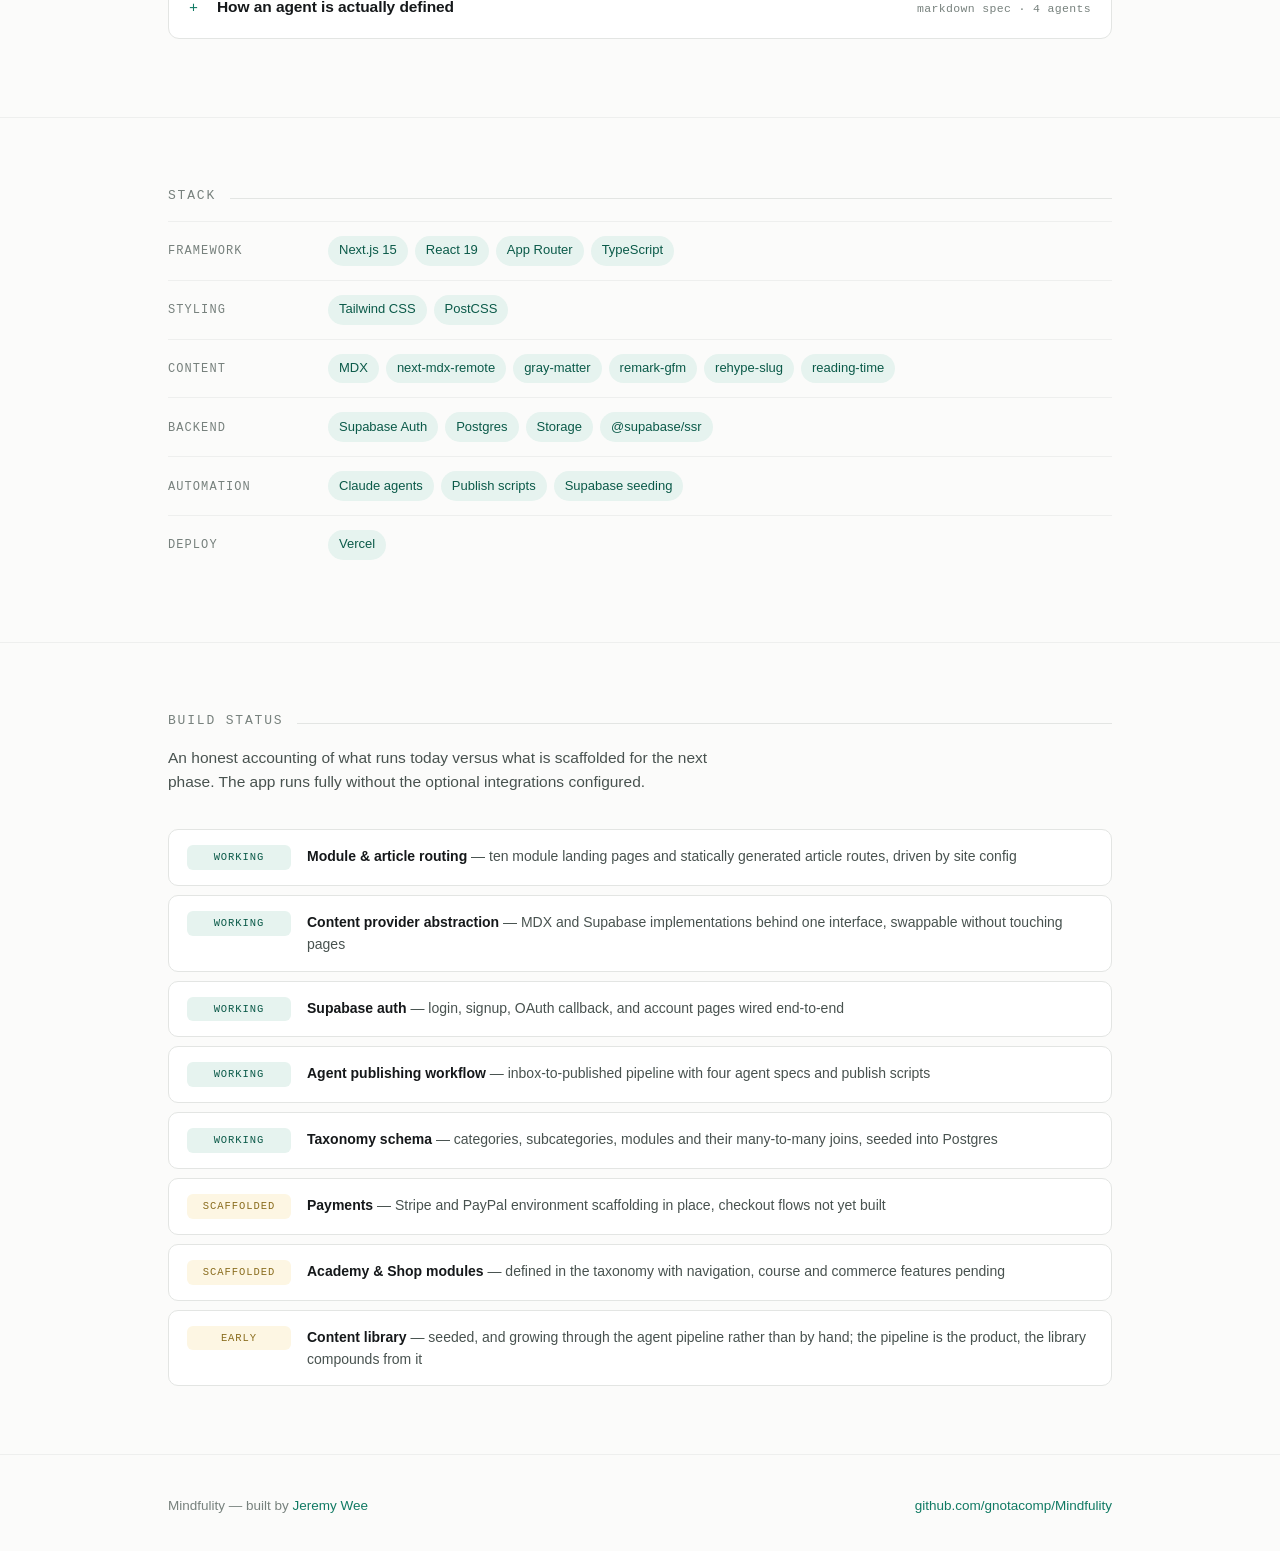
==== commit 59caf39b: "Add technical deep dives and the origin narrative Four collapsed deep-dive sections quoting real sou" ====
--- a/projects/mindfulity/index.html
+++ b/projects/mindfulity/index.html
@@ -159,6 +159,36 @@
 pre b{color:var(--accent-ink);font-weight:600}
 .swap-note{margin:14px 0 0;font-size:13.5px;color:var(--ink-2)}
 
+/* why */
+.why{border-left:3px solid var(--accent);background:var(--accent-soft);border-radius:0 11px 11px 0;
+  padding:20px 24px;margin:0 0 32px;max-width:72ch}
+.why-k{font-family:var(--mono);font-size:11px;letter-spacing:.12em;text-transform:uppercase;
+  color:var(--accent-ink);margin-bottom:9px}
+.why p{margin:0;font-size:15.5px;line-height:1.65;color:var(--ink-2)}
+
+/* deep dives */
+.dd{background:var(--surface);border:1px solid var(--line);border-radius:11px;margin-bottom:10px;
+  overflow:hidden}
+.dd[open]{border-color:var(--accent)}
+.dd summary{cursor:pointer;padding:17px 20px;display:flex;align-items:baseline;gap:14px;
+  flex-wrap:wrap;list-style:none;user-select:none}
+.dd summary::-webkit-details-marker{display:none}
+.dd summary::before{content:"+";font-family:var(--mono);font-size:15px;color:var(--accent);
+  width:14px;flex:none}
+.dd[open] summary::before{content:"\2212"}
+.dd summary:hover .dd-t{color:var(--accent)}
+.dd-t{font-weight:620;font-size:15.5px;letter-spacing:-.005em}
+.dd-m{font-family:var(--mono);font-size:11.5px;color:var(--ink-3);margin-left:auto;letter-spacing:.03em}
+.dd-body{padding:4px 22px 24px 22px;border-top:1px solid var(--line-soft);margin-top:2px}
+.dd-body p{font-size:14.5px;color:var(--ink-2);line-height:1.62;margin:16px 0}
+.dd-body pre{margin:16px 0}
+.dd-body pre i{color:var(--ink-3);font-style:italic}
+.dd-body code{font-family:var(--mono);font-size:12.5px;background:var(--surface-2);
+  border:1px solid var(--line);padding:1.5px 6px;border-radius:5px}
+.dd-note{font-size:13.5px!important;color:var(--ink-3)!important;border-left:2px solid var(--line);
+  padding-left:14px;margin-bottom:0!important}
+@media(max-width:620px){.dd-m{margin-left:0;width:100%}}
+
 /* stack */
 .stack-row{display:grid;grid-template-columns:140px 1fr;gap:20px;padding:14px 0;
   border-top:1px solid var(--line-soft);align-items:baseline}
@@ -194,6 +224,7 @@
       <a href="#pipeline">AI Pipeline</a>
       <a href="#taxonomy">Platform</a>
       <a href="#architecture">Architecture</a>
+      <a href="#deep">Deep Dives</a>
       <a href="#status">Status</a>
       <button id="themeBtn" title="Toggle theme" aria-label="Toggle colour theme">&#9680;</button>
     </div>
@@ -220,6 +251,13 @@
 <section id="problem">
   <div class="wrap">
     <div class="sec-head"><h2>The Problem</h2><div class="rule"></div></div>
+    <div class="why">
+      <div class="why-k">Why I built this</div>
+      <p>Nineteen years in semiconductors and hardware &mdash; industries that restructure in waves. I watched
+        capable people lose roles for reasons that had nothing to do with the quality of their work, then try to
+        rebuild across a dozen disconnected tools that each knew one tenth of their situation. Mindfulity is the
+        platform I wanted to be able to hand them.</p>
+    </div>
     <p class="problem">Life transitions are handled by <em>fragmented tools</em> that each solve one tenth of the problem.</p>
     <p class="sec-intro">Someone who loses a job at 55 needs career help, financial guidance, and mental-health
       support at the same moment &mdash; and today that means a job board, a budgeting app, a therapy directory,
@@ -290,7 +328,7 @@
       interface, so the storage backend is a one-line swap.</p>
     <div class="arch">
       <div class="layer"><div class="lk">Presentation</div><h4>Next.js 15 App Router</h4><p>React 19 server components, static generation for article routes, Tailwind for styling. Dynamic <code style="font-family:var(--mono);font-size:12px">[module]</code> and <code style="font-family:var(--mono);font-size:12px">articles/[slug]</code> segments driven by config.</p></div>
-      <div class="layer"><div class="lk">Abstraction</div><h4>ContentProvider interface</h4><p>A single contract in <code style="font-family:var(--mono);font-size:12px">lib/content/provider.ts</code>. Two implementations ship today &mdash; MDX filesystem and Supabase Postgres &mdash; selected in one place.</p></div>
+      <div class="layer"><div class="lk">Abstraction</div><h4>ContentProvider interface</h4><p>A single contract in <code style="font-family:var(--mono);font-size:12px">lib/content/provider.ts</code>. Two implementations ship &mdash; MDX filesystem and Supabase Postgres &mdash; and the platform has already migrated across them without a page component changing.</p></div>
       <div class="layer"><div class="lk">Data</div><h4>Supabase</h4><p>Auth with OAuth callback handling, Postgres holding the category/subcategory/module taxonomy, and storage. Typed end-to-end against the generated schema.</p></div>
       <div class="layer"><div class="lk">Automation</div><h4>Agent workflow</h4><p>Four Claude agents defined as markdown specs in <code style="font-family:var(--mono);font-size:12px">.claude/agents/</code>, invoked by a publish script that writes straight into the content store.</p></div>
     </div>
@@ -305,6 +343,123 @@
       <pre id="swapCode"></pre>
       <p class="swap-note" id="swapNote"></p>
     </div>
+  </div>
+</section>
+
+<section id="deep">
+  <div class="wrap">
+    <div class="sec-head"><h2>Technical Deep Dives</h2><div class="rule"></div></div>
+    <p class="sec-intro">Collapsed by default &mdash; open whichever ones you care about. Everything below is the
+      actual source, not a simplification.</p>
+
+    <details class="dd">
+      <summary><span class="dd-t">The ContentProvider seam</span><span class="dd-m">5 methods · lib/content/provider.ts</span></summary>
+      <div class="dd-body">
+        <p>The architectural bet of the project. Pages depend on this interface and nothing else, so storage is a
+          swappable detail. Both implementations exist &mdash; and the swap has already been exercised in
+          production, which is the part that matters: the platform now runs on Supabase, and not one page
+          component changed when it moved off MDX.</p>
+<pre><b>export interface</b> ContentProvider {
+  <i>/** List content matching a query. Only published+public unless overridden. */</i>
+  list(query?: ContentQuery): Promise&lt;AnyContent[]&gt;;
+
+  <i>/** Fetch a single content object by type + slug. */</i>
+  getBySlug(type: ContentType, slug: string): Promise&lt;AnyContent | <b>null</b>&gt;;
+
+  <i>/** Fetch an article (with rendered body) by slug. */</i>
+  getArticle(slug: string): Promise&lt;Article | <b>null</b>&gt;;
+
+  <i>/** All article slugs — used for static generation. */</i>
+  articleSlugs(): Promise&lt;string[]&gt;;
+
+  <i>/** Related content — admin overrides, then shared tags, then category. */</i>
+  related(item: AnyContent, limit?: number): Promise&lt;AnyContent[]&gt;;
+}</pre>
+        <p class="dd-note">That last method is the Content Relationship Engine: resolution honours manual
+          <code>relatedIds</code> first, then shared tags and keywords, then same-category fallback &mdash; so
+          editorial intent always beats the algorithm.</p>
+      </div>
+    </details>
+
+    <details class="dd">
+      <summary><span class="dd-t">Universal Content Model</span><span class="dd-m">15 content types · one shape</span></summary>
+      <div class="dd-body">
+        <p>Every object on the platform &mdash; article, course, coach, travel package, testimonial &mdash; shares
+          one base shape and extends it. This is what lets a single taxonomy, a single relationship engine, and a
+          single provider interface serve wildly different content without special-casing.</p>
+<pre><b>export type</b> ContentType =
+  | "article"   | "video"    | "podcast"  | "download"
+  | "resource"  | "product"  | "service"  | "course"
+  | "webinar"   | "workshop" | "event"    | "travel-package"
+  | "coach"     | "speaker"  | "testimonial";
+
+<b>export type</b> PublishStatus = "draft" | "scheduled" | "published" | "archived";
+<b>export type</b> Visibility    = "public" | "members" | "private";
+
+<b>export interface</b> BaseContent {
+  id: string;  type: ContentType;  slug: string;  module: ModuleId;
+  title: string;  summary: string;  description?: string;
+  category?: string;  subcategory?: string;
+  tags: string[];  keywords: string[];
+  <i>/* …featuredImage, gallery, SEO fields, status, visibility */</i>
+}</pre>
+        <p class="dd-note">Pages depend only on these types &mdash; never on where content physically lives.</p>
+      </div>
+    </details>
+
+    <details class="dd">
+      <summary><span class="dd-t">Postgres schema &amp; row-level security</span><span class="dd-m">2 migrations · 5 roles</span></summary>
+      <div class="dd-body">
+        <p>The taxonomy from the vision document, expressed as real Postgres. Five user roles, enum-constrained
+          content types mirroring the TypeScript union, and a profiles table that auto-populates from
+          <code>auth.users</code> via trigger. RLS policies ship in the second migration.</p>
+<pre><b>create type</b> user_role <b>as enum</b> (
+  'visitor', 'member', 'coach', 'vendor', 'admin'
+);
+
+<b>create type</b> content_type <b>as enum</b> (
+  'article', 'video', 'podcast', 'download', 'resource', 'product',
+  'service', 'course', 'webinar', 'workshop', 'event', 'travel_package',
+  'coach', 'speaker', 'testimonial'
+);
+
+<b>create type</b> publish_status  <b>as enum</b> ('draft','scheduled','published','archived');
+<b>create type</b> visibility_level <b>as enum</b> ('public','members','private');
+<b>create type</b> booking_status   <b>as enum</b> ('pending','confirmed','cancelled',
+                                        'waitlisted','attended');
+
+<b>create table</b> profiles (
+  id         uuid <b>primary key references</b> auth.users (id) <b>on delete cascade</b>,
+  full_name  text,
+  role       user_role <b>not null default</b> 'member',
+  created_at timestamptz <b>not null default</b> now()
+);</pre>
+        <p class="dd-note">The <code>booking_status</code> enum is the seam for the Services module &mdash;
+          coaching and workshops are bookable objects in the same content model, not a bolted-on subsystem.</p>
+      </div>
+    </details>
+
+    <details class="dd">
+      <summary><span class="dd-t">How an agent is actually defined</span><span class="dd-m">markdown spec · 4 agents</span></summary>
+      <div class="dd-body">
+        <p>Each pipeline stage is a markdown file with frontmatter declaring its tools, model, and contract.
+          No orchestration framework &mdash; the specs are the program. Here is the real content-manager header:</p>
+<pre>---
+name: content-manager
+description: &gt;-
+  Packages finished article content into a schema-valid staging file for
+  publishing. Use after content-creator produces body + suggested metadata.
+  Builds Universal Content Model frontmatter, picks the URL slug and SEO
+  fields, and writes a staging file to content/_inbox/. Does not publish
+  (that's code-dev, which inserts it into Supabase).
+tools: Read, Write, Edit, Glob, Grep, Bash
+model: opus
+---</pre>
+        <p class="dd-note">Note the explicit non-responsibility &mdash; <i>does not publish</i>. Each agent's spec
+          names what it must not do, which is what keeps a four-stage chain from collapsing into one agent that
+          does everything badly.</p>
+      </div>
+    </details>
   </div>
 </section>
 
@@ -342,7 +497,7 @@
       <div class="srow"><span class="badge live">Working</span><span class="txt"><b>Taxonomy schema</b> — categories, subcategories, modules and their many-to-many joins, seeded into Postgres</span></div>
       <div class="srow"><span class="badge scaf">Scaffolded</span><span class="txt"><b>Payments</b> — Stripe and PayPal environment scaffolding in place, checkout flows not yet built</span></div>
       <div class="srow"><span class="badge scaf">Scaffolded</span><span class="txt"><b>Academy &amp; Shop modules</b> — defined in the taxonomy with navigation, course and commerce features pending</span></div>
-      <div class="srow"><span class="badge scaf">Early</span><span class="txt"><b>Content library</b> — two full articles published through the pipeline; the pipeline is the product, the library grows from it</span></div>
+      <div class="srow"><span class="badge scaf">Early</span><span class="txt"><b>Content library</b> — seeded, and growing through the agent pipeline rather than by hand; the pipeline is the product, the library compounds from it</span></div>
     </div>
   </div>
 </section>
@@ -389,9 +544,9 @@
 
 var SWAP = {
   mdx: { code: '<b>// src/lib/content/index.ts</b>\nimport { mdxProvider } from "./mdx-provider";\n\nexport const content = <b>mdxProvider</b>;\n\n<b>// src/app/articles/[slug]/page.tsx</b> — unchanged\nconst article = await content.getArticle(slug);',
-         note: "Articles are MDX files on disk. Zero infrastructure, instant local dev, static generation at build time." },
+         note: "How it started. Articles as MDX files on disk — zero infrastructure, instant local dev, static generation at build time." },
   supabase: { code: '<b>// src/lib/content/index.ts</b>\nimport { supabaseProvider } from "./supabase-provider";\n\nexport const content = <b>supabaseProvider</b>;\n\n<b>// src/app/articles/[slug]/page.tsx</b> — unchanged\nconst article = await content.getArticle(slug);',
-         note: "Same call signature, now reading from Postgres. Editors publish without a deploy, and the page component never knew the difference." }
+         note: "Where it runs today (CONTENT_BACKEND=supabase). Same call signature, now reading from Postgres. Editors publish without a deploy — and when the backend flipped, not one page component changed. The abstraction earned its keep." }
 };
 
 function esc(s){ return String(s).replace(/&/g,"&amp;").replace(/</g,"&lt;").replace(/>/g,"&gt;"); }
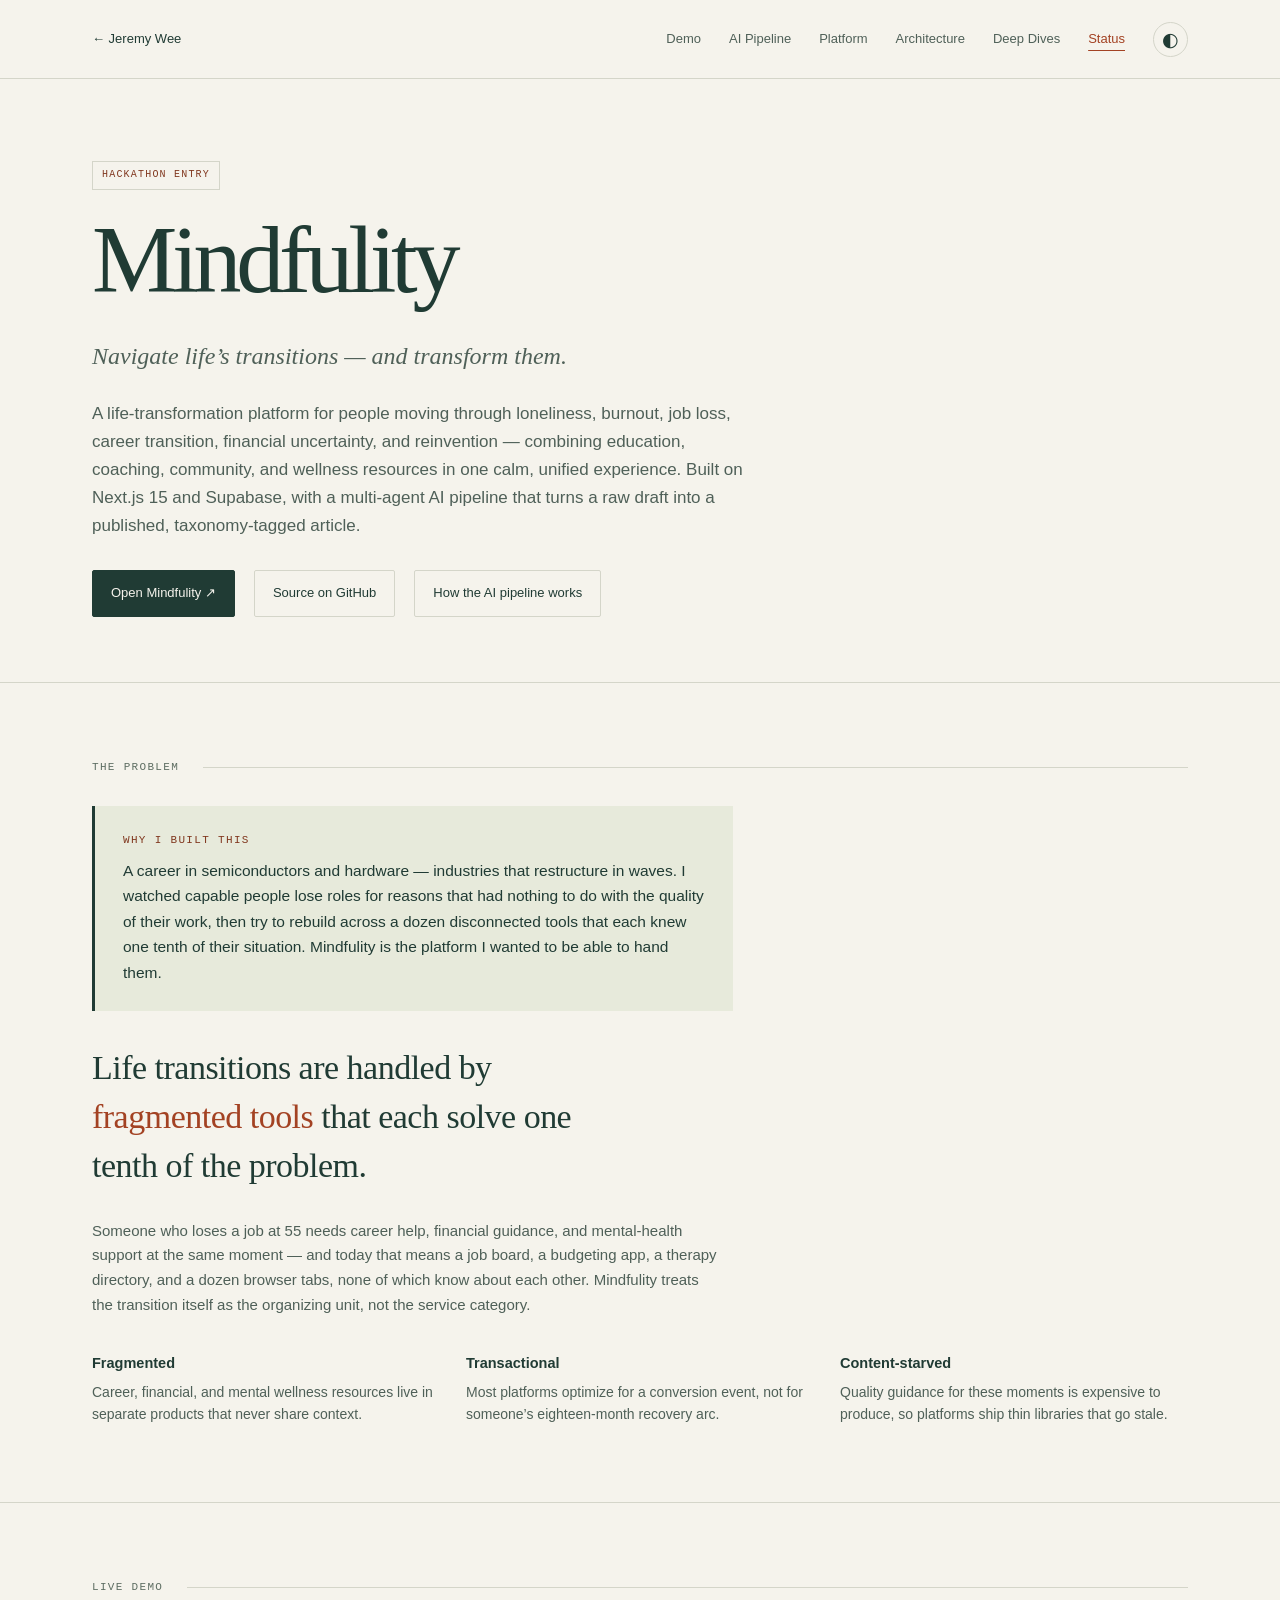
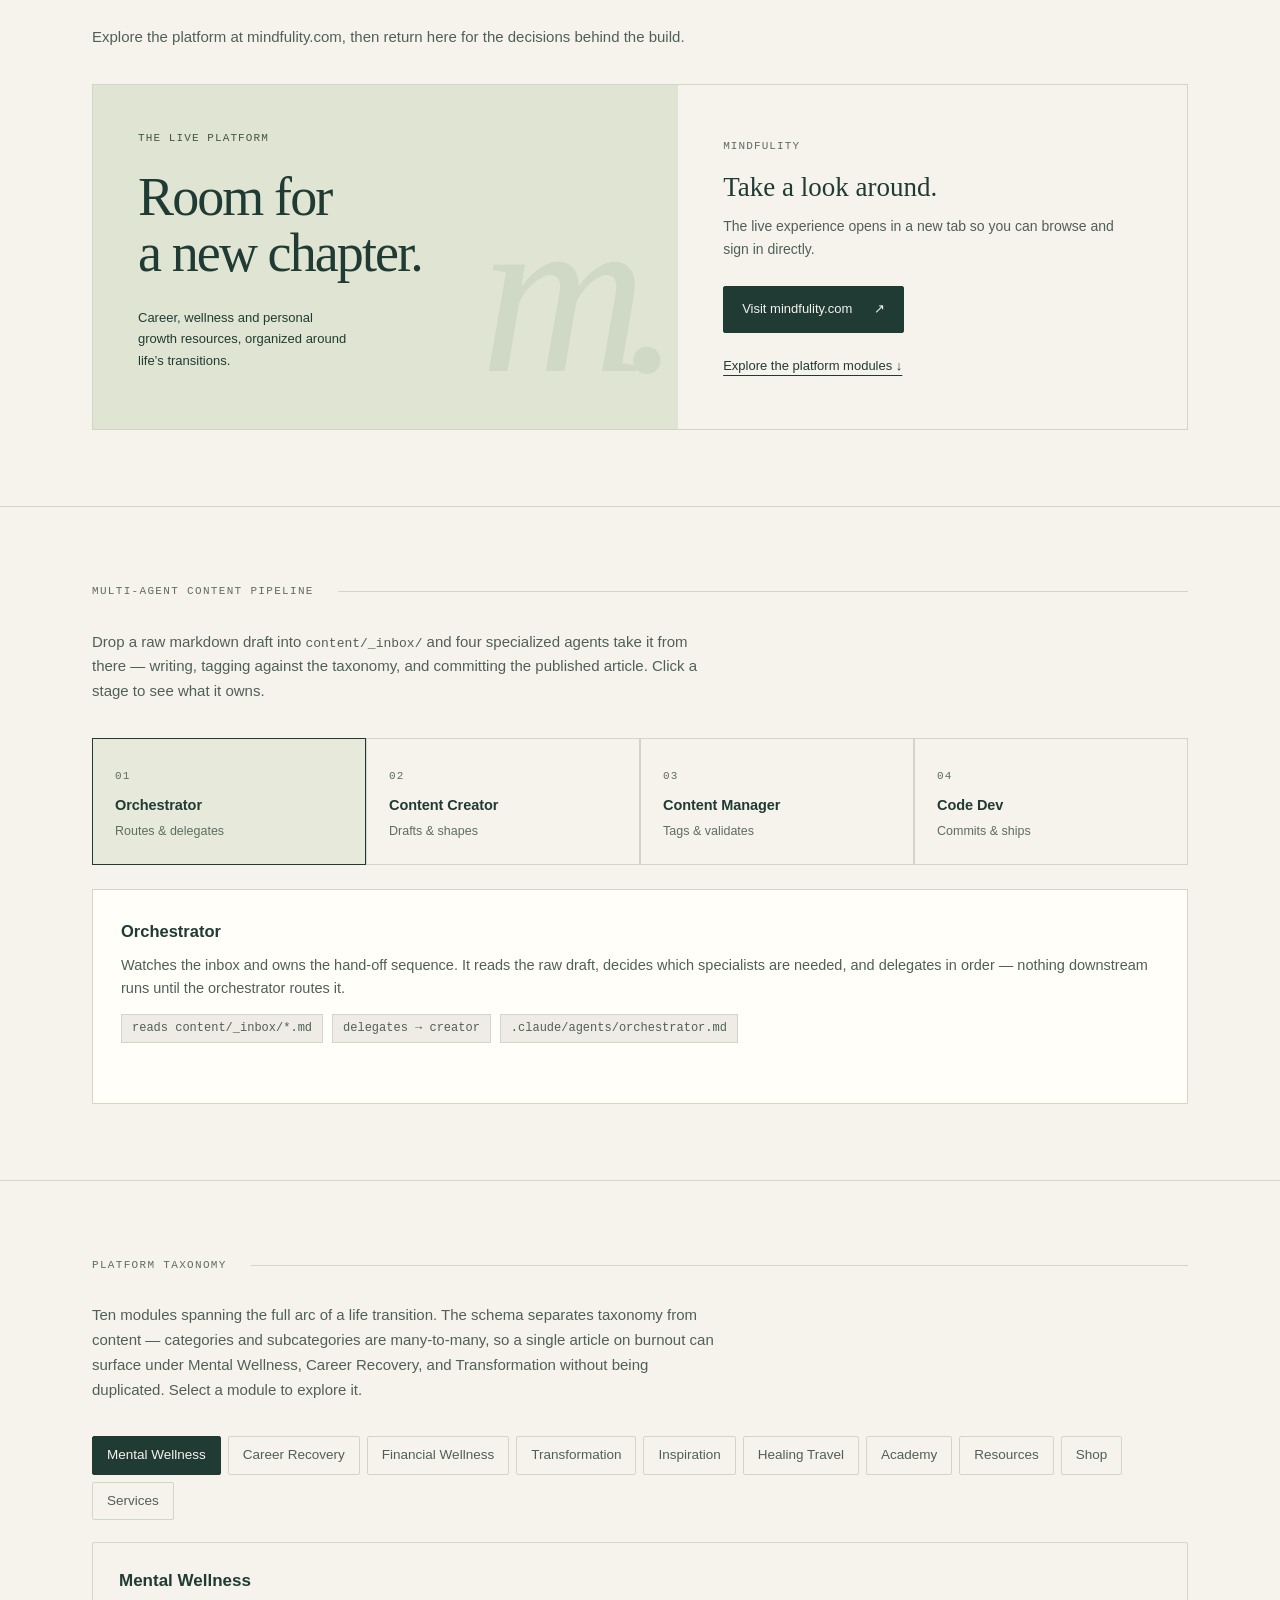
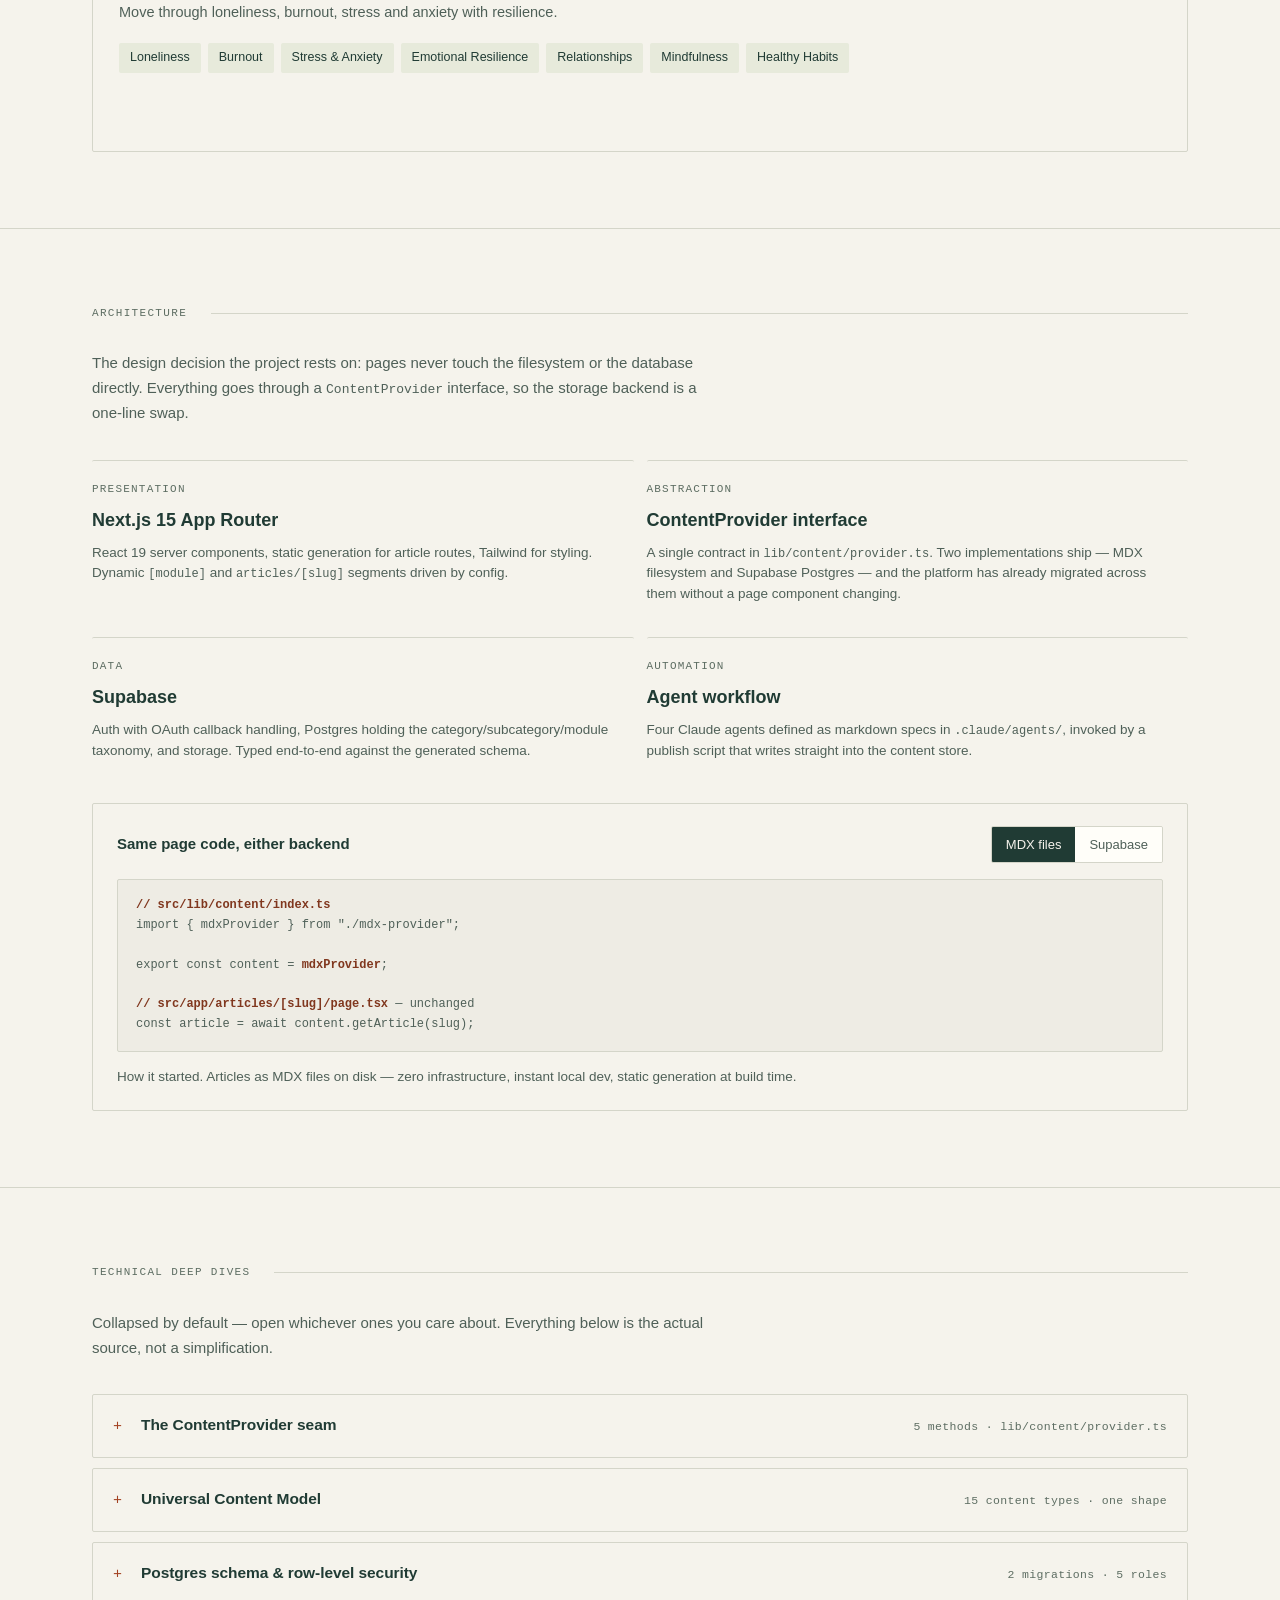
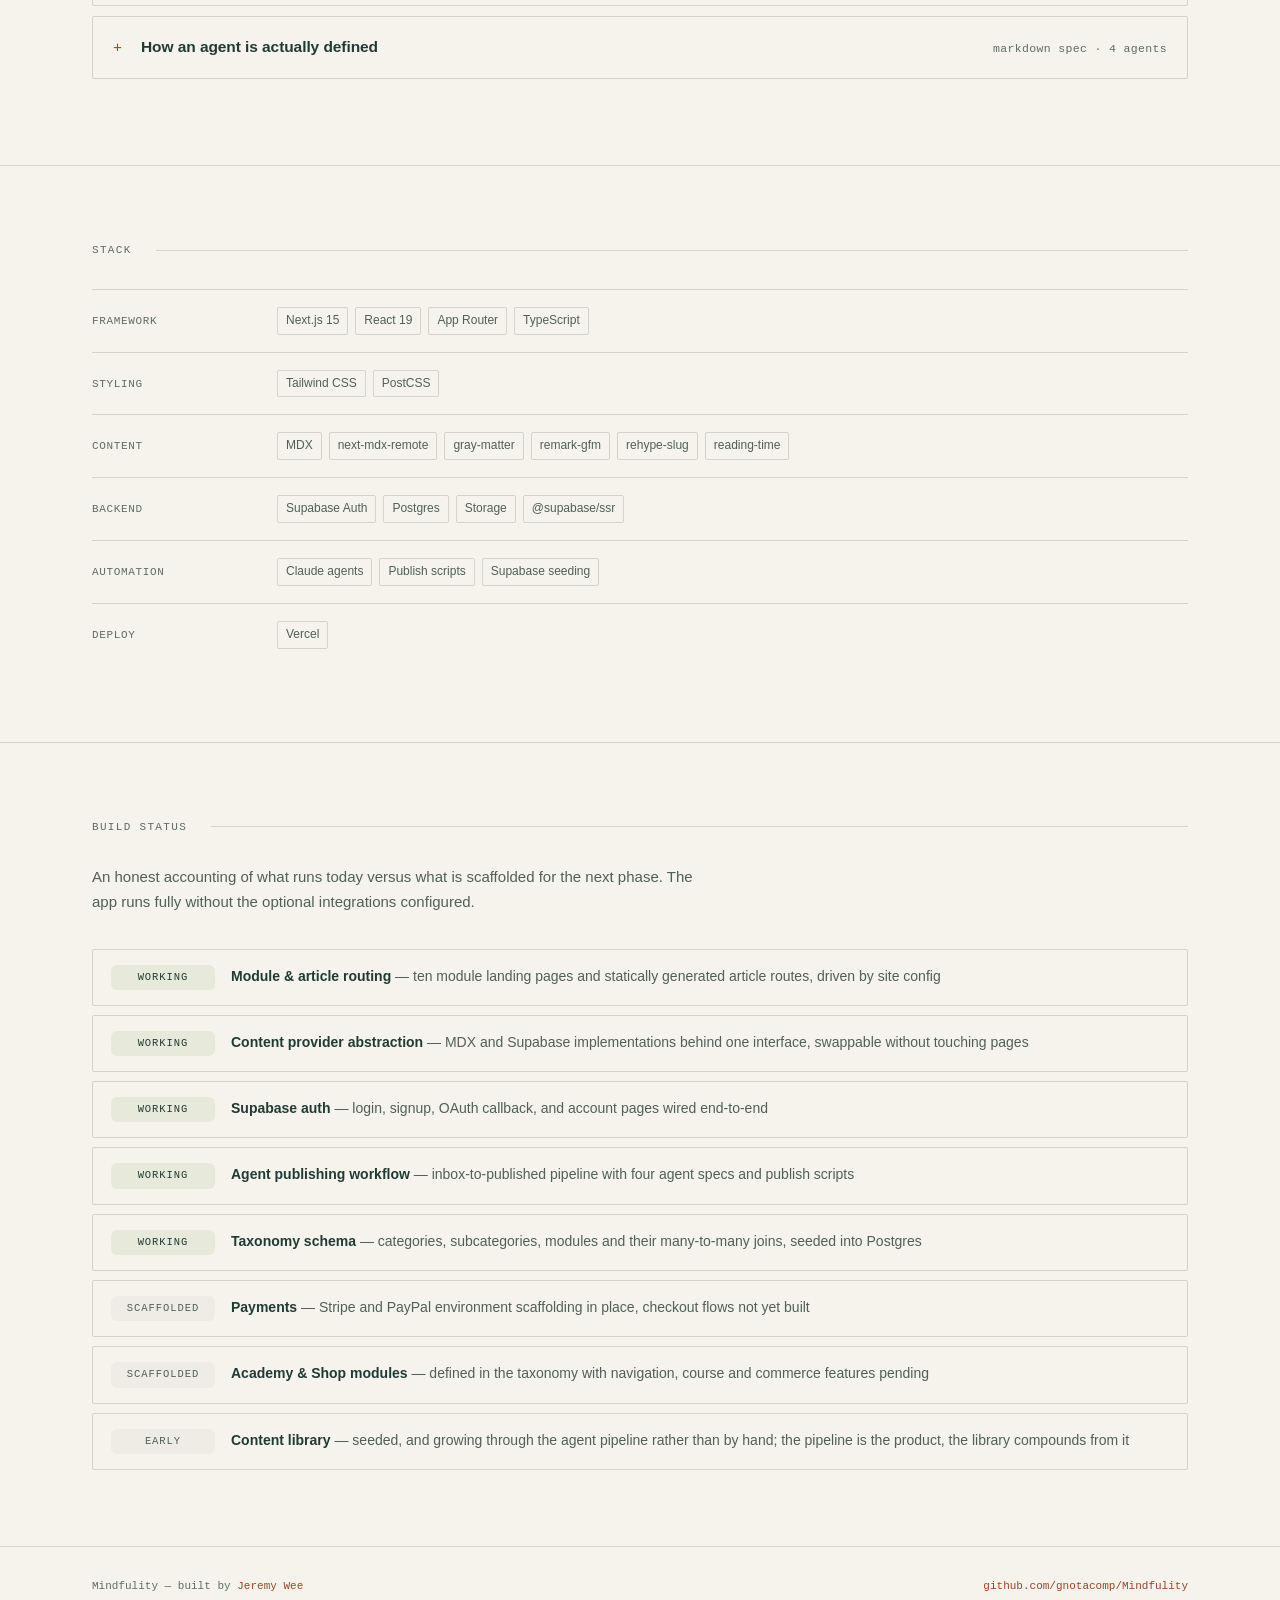
==== commit 51a7bbfe: "Refresh portfolio design and interactions; replace stale iframe demo flow" ====
--- a/projects/mindfulity/index.html
+++ b/projects/mindfulity/index.html
@@ -1,633 +1,562 @@
-<!doctype html>
-<html lang="en">
-<head>
-<meta charset="utf-8">
-<meta name="viewport" content="width=device-width, initial-scale=1">
-<title>Mindfulity — Life Transformation Platform</title>
-<meta name="description" content="Mindfulity: a life-transformation platform for navigating job loss, burnout, financial uncertainty and reinvention. Next.js 15, Supabase, and a multi-agent AI content pipeline.">
-<style>
-:root{
-  --bg:#fbfbfa; --surface:#ffffff; --surface-2:#f6f7f6; --line:#e3e5e3; --line-soft:#eeefee;
-  --ink:#15181a; --ink-2:#48524f; --ink-3:#77817d;
-  --accent:#107a63; --accent-soft:#e6f3ef; --accent-ink:#0b5a49;
-  --warn:#8a6d1f; --warn-soft:#fdf6e3;
-  --mono:ui-monospace,SFMono-Regular,"SF Mono",Menlo,Consolas,monospace;
-  --sans:-apple-system,BlinkMacSystemFont,"Segoe UI",Inter,Roboto,Helvetica,Arial,sans-serif;
-  --serif:"Iowan Old Style","Palatino Linotype",Palatino,Georgia,serif;
-}
-@media (prefers-color-scheme:dark){
-  :root:not([data-theme="light"]){
-    --bg:#0d100f; --surface:#141817; --surface-2:#191e1c; --line:#262d2b; --line-soft:#1d2322;
-    --ink:#eef1f0; --ink-2:#a8b3af; --ink-3:#73807b;
-    --accent:#4fbfa0; --accent-soft:#132821; --accent-ink:#7ad3b8;
-    --warn:#d8b863; --warn-soft:#241f12;
-  }
-}
-:root[data-theme="dark"]{
-  --bg:#0d100f; --surface:#141817; --surface-2:#191e1c; --line:#262d2b; --line-soft:#1d2322;
-  --ink:#eef1f0; --ink-2:#a8b3af; --ink-3:#73807b;
-  --accent:#4fbfa0; --accent-soft:#132821; --accent-ink:#7ad3b8;
-  --warn:#d8b863; --warn-soft:#241f12;
-}
-*{box-sizing:border-box}
-body{margin:0;background:var(--bg);color:var(--ink);font-family:var(--sans);font-size:16px;
-  line-height:1.6;-webkit-font-smoothing:antialiased}
-.wrap{max-width:1000px;margin:0 auto;padding:0 28px}
-a{color:var(--accent);text-decoration:none}
-a:hover{text-decoration:underline}
-img{max-width:100%}
-
-nav{position:sticky;top:0;z-index:50;background:var(--bg);border-bottom:1px solid var(--line-soft)}
-nav .wrap{display:flex;align-items:center;justify-content:space-between;height:58px}
-.back{font-size:13.5px;color:var(--ink-2);display:inline-flex;align-items:center;gap:7px}
-.back:hover{color:var(--ink);text-decoration:none}
-.navlinks{display:flex;gap:22px;align-items:center}
-.navlinks a{font-size:13.5px;color:var(--ink-2)}
-.navlinks a:hover{color:var(--ink);text-decoration:none}
-#themeBtn{background:none;border:1px solid var(--line);color:var(--ink-2);cursor:pointer;
-  border-radius:7px;width:30px;height:30px;font-size:13px;display:grid;place-items:center}
-#themeBtn:hover{color:var(--ink);border-color:var(--ink-3)}
-@media(max-width:700px){.navlinks a{display:none}}
-
-header{padding:80px 0 58px;border-bottom:1px solid var(--line-soft)}
-.kicker{display:inline-flex;align-items:center;gap:8px;font-family:var(--mono);font-size:11.5px;
-  letter-spacing:.12em;text-transform:uppercase;color:var(--accent-ink);background:var(--accent-soft);
-  padding:5px 12px;border-radius:999px;margin-bottom:22px}
-h1{font-family:var(--serif);font-size:clamp(40px,6.5vw,62px);line-height:1.03;letter-spacing:-.025em;
-  margin:0 0 16px;font-weight:600}
-.tagline{font-family:var(--serif);font-size:clamp(19px,2.6vw,23px);font-style:italic;color:var(--ink-2);margin:0 0 24px}
-.lede{font-size:17.5px;color:var(--ink-2);max-width:64ch;margin:0}
-.actions{display:flex;gap:11px;flex-wrap:wrap;margin-top:34px}
-.btn{display:inline-flex;align-items:center;gap:8px;padding:11px 19px;border-radius:9px;font-size:14px;
-  font-weight:500;border:1px solid var(--line);color:var(--ink-2);background:var(--surface);cursor:pointer}
-.btn:hover{border-color:var(--ink-3);color:var(--ink);text-decoration:none}
-.btn.primary{background:var(--accent);border-color:var(--accent);color:#fff}
-.btn.primary:hover{filter:brightness(1.08);color:#fff}
-.btn.disabled{opacity:.5;cursor:not-allowed}
-
-section{padding:68px 0;border-bottom:1px solid var(--line-soft)}
-.sec-head{display:flex;align-items:baseline;gap:14px;margin-bottom:14px}
-h2{font-size:13px;font-family:var(--mono);letter-spacing:.14em;text-transform:uppercase;color:var(--ink-3);
-  margin:0;font-weight:500;white-space:nowrap}
-.sec-head .rule{flex:1;height:1px;background:var(--line)}
-.sec-intro{color:var(--ink-2);max-width:66ch;margin:0 0 34px;font-size:15.5px}
-
-/* problem */
-.problem{font-family:var(--serif);font-size:clamp(21px,3vw,27px);line-height:1.45;letter-spacing:-.015em;
-  max-width:26ch;margin:0 0 28px}
-.problem em{color:var(--accent);font-style:normal}
-.pcols{display:grid;grid-template-columns:repeat(auto-fit,minmax(215px,1fr));gap:26px;margin-top:34px}
-.pcol h4{margin:0 0 7px;font-size:14.5px;font-weight:620}
-.pcol p{margin:0;font-size:14px;color:var(--ink-2);line-height:1.55}
-
-/* demo */
-.demo-frame{border:1px solid var(--line);border-radius:13px;overflow:hidden;background:var(--surface-2)}
-.demo-bar{display:flex;align-items:center;gap:9px;padding:11px 15px;border-bottom:1px solid var(--line);
-  background:var(--surface)}
-.dot{width:10px;height:10px;border-radius:50%;background:var(--line)}
-.demo-url{flex:1;font-family:var(--mono);font-size:12px;color:var(--ink-3);text-align:center;
-  overflow:hidden;text-overflow:ellipsis;white-space:nowrap}
-#demoBox{height:560px;display:grid;place-items:center;padding:40px;text-align:center}
-#demoBox iframe{width:100%;height:100%;border:0;display:block}
-.demo-pending{max-width:42ch}
-.demo-pending .big{font-family:var(--serif);font-size:24px;margin:0 0 10px;color:var(--ink)}
-.demo-pending p{color:var(--ink-2);font-size:14.5px;margin:0 0 18px}
-.demo-pending code{font-family:var(--mono);font-size:12.5px;background:var(--surface);
-  border:1px solid var(--line);padding:2.5px 7px;border-radius:5px;color:var(--ink-2)}
-.demo-live{max-width:46ch}
-.live-pill{display:inline-flex;align-items:center;gap:8px;font-family:var(--mono);font-size:11px;
-  letter-spacing:.11em;text-transform:uppercase;color:var(--accent-ink);background:var(--accent-soft);
-  padding:6px 13px;border-radius:999px;margin-bottom:22px}
-.pulse{width:7px;height:7px;border-radius:50%;background:var(--accent);
-  box-shadow:0 0 0 0 var(--accent);animation:pulse 2.2s infinite}
-@keyframes pulse{0%{box-shadow:0 0 0 0 color-mix(in srgb,var(--accent) 55%,transparent)}
-  70%{box-shadow:0 0 0 9px transparent}100%{box-shadow:0 0 0 0 transparent}}
-@media(prefers-reduced-motion:reduce){.pulse{animation:none}}
-.demo-live .big{font-family:var(--serif);font-size:clamp(30px,5vw,42px);font-weight:600;
-  letter-spacing:-.02em;margin:0 0 8px;color:var(--ink)}
-.demo-live .sub{font-family:var(--serif);font-style:italic;font-size:17px;color:var(--ink-2);margin:0 0 6px}
-.demo-live .note{font-size:12.5px;color:var(--ink-3);margin:20px 0 0;line-height:1.5}
-.demo-live .note code{font-family:var(--mono);font-size:11.5px;background:var(--surface);
-  border:1px solid var(--line);padding:2px 6px;border-radius:5px}
-@media(max-width:700px){#demoBox{height:420px}}
-
-/* pipeline */
-.pipe{display:grid;grid-template-columns:repeat(4,1fr);gap:9px;margin-bottom:24px}
-.stage{background:var(--surface);border:1px solid var(--line);border-radius:11px;padding:16px 14px;
-  cursor:pointer;text-align:left;font:inherit;color:inherit;transition:border-color .15s,background .15s}
-.stage:hover{border-color:var(--accent)}
-.stage[aria-selected="true"]{border-color:var(--accent);background:var(--accent-soft)}
-.stage .num{font-family:var(--mono);font-size:11px;color:var(--ink-3);letter-spacing:.1em}
-.stage .nm{display:block;font-weight:620;font-size:14.5px;margin-top:7px;letter-spacing:-.005em}
-.stage .ro{display:block;font-size:12.5px;color:var(--ink-3);margin-top:3px}
-.stage-detail{background:var(--surface);border:1px solid var(--line);border-radius:12px;padding:24px 26px;min-height:150px}
-.stage-detail h4{margin:0 0 9px;font-size:16.5px;font-weight:620}
-.stage-detail p{margin:0 0 13px;color:var(--ink-2);font-size:14.5px;line-height:1.6}
-.stage-detail .io{display:flex;gap:9px;flex-wrap:wrap;font-family:var(--mono);font-size:12px}
-.stage-detail .io span{background:var(--surface-2);border:1px solid var(--line);padding:4px 10px;border-radius:6px;color:var(--ink-2)}
-@media(max-width:760px){.pipe{grid-template-columns:repeat(2,1fr)}}
-
-/* taxonomy */
-.mods{display:flex;flex-wrap:wrap;gap:7px;margin-bottom:22px}
-.mod{font-size:13.5px;padding:7px 14px;border-radius:999px;background:var(--surface);
-  border:1px solid var(--line);cursor:pointer;font-family:inherit;color:var(--ink-2);transition:all .15s}
-.mod:hover{border-color:var(--accent);color:var(--ink)}
-.mod[aria-selected="true"]{background:var(--accent);border-color:var(--accent);color:#fff}
-.mod-panel{background:var(--surface);border:1px solid var(--line);border-radius:12px;padding:24px 26px}
-.mod-panel h4{margin:0 0 6px;font-size:17px;font-weight:620}
-.mod-panel .blurb{color:var(--ink-2);font-size:14.5px;margin:0 0 18px}
-.cats{display:flex;flex-wrap:wrap;gap:7px}
-.cat{font-size:12.5px;padding:4.5px 11px;border-radius:7px;background:var(--accent-soft);color:var(--accent-ink)}
-.cat.empty{background:var(--surface-2);color:var(--ink-3);font-style:italic}
-
-/* architecture */
-.arch{display:grid;grid-template-columns:1fr 1fr;gap:13px;margin-bottom:22px}
-.layer{background:var(--surface);border:1px solid var(--line);border-radius:11px;padding:19px 21px}
-.layer .lk{font-family:var(--mono);font-size:11px;letter-spacing:.11em;text-transform:uppercase;color:var(--ink-3)}
-.layer h4{margin:8px 0 7px;font-size:15px;font-weight:620}
-.layer p{margin:0;font-size:13.5px;color:var(--ink-2);line-height:1.55}
-@media(max-width:700px){.arch{grid-template-columns:1fr}}
-.swap{background:var(--surface);border:1px solid var(--line);border-radius:12px;padding:22px 24px}
-.swap-head{display:flex;align-items:center;justify-content:space-between;gap:14px;flex-wrap:wrap;margin-bottom:16px}
-.swap-head h4{margin:0;font-size:15px;font-weight:620}
-.toggle{display:inline-flex;border:1px solid var(--line);border-radius:8px;overflow:hidden}
-.toggle button{background:var(--surface);border:0;padding:7px 14px;font:inherit;font-size:13px;
-  color:var(--ink-2);cursor:pointer}
-.toggle button[aria-selected="true"]{background:var(--accent);color:#fff}
-pre{margin:0;background:var(--surface-2);border:1px solid var(--line);border-radius:9px;padding:16px 18px;
-  overflow-x:auto;font-family:var(--mono);font-size:12.5px;line-height:1.65;color:var(--ink-2)}
-pre b{color:var(--accent-ink);font-weight:600}
-.swap-note{margin:14px 0 0;font-size:13.5px;color:var(--ink-2)}
-
-/* why */
-.why{border-left:3px solid var(--accent);background:var(--accent-soft);border-radius:0 11px 11px 0;
-  padding:20px 24px;margin:0 0 32px;max-width:72ch}
-.why-k{font-family:var(--mono);font-size:11px;letter-spacing:.12em;text-transform:uppercase;
-  color:var(--accent-ink);margin-bottom:9px}
-.why p{margin:0;font-size:15.5px;line-height:1.65;color:var(--ink-2)}
-
-/* deep dives */
-.dd{background:var(--surface);border:1px solid var(--line);border-radius:11px;margin-bottom:10px;
-  overflow:hidden}
-.dd[open]{border-color:var(--accent)}
-.dd summary{cursor:pointer;padding:17px 20px;display:flex;align-items:baseline;gap:14px;
-  flex-wrap:wrap;list-style:none;user-select:none}
-.dd summary::-webkit-details-marker{display:none}
-.dd summary::before{content:"+";font-family:var(--mono);font-size:15px;color:var(--accent);
-  width:14px;flex:none}
-.dd[open] summary::before{content:"\2212"}
-.dd summary:hover .dd-t{color:var(--accent)}
-.dd-t{font-weight:620;font-size:15.5px;letter-spacing:-.005em}
-.dd-m{font-family:var(--mono);font-size:11.5px;color:var(--ink-3);margin-left:auto;letter-spacing:.03em}
-.dd-body{padding:4px 22px 24px 22px;border-top:1px solid var(--line-soft);margin-top:2px}
-.dd-body p{font-size:14.5px;color:var(--ink-2);line-height:1.62;margin:16px 0}
-.dd-body pre{margin:16px 0}
-.dd-body pre i{color:var(--ink-3);font-style:italic}
-.dd-body code{font-family:var(--mono);font-size:12.5px;background:var(--surface-2);
-  border:1px solid var(--line);padding:1.5px 6px;border-radius:5px}
-.dd-note{font-size:13.5px!important;color:var(--ink-3)!important;border-left:2px solid var(--line);
-  padding-left:14px;margin-bottom:0!important}
-@media(max-width:620px){.dd-m{margin-left:0;width:100%}}
-
-/* stack */
-.stack-row{display:grid;grid-template-columns:140px 1fr;gap:20px;padding:14px 0;
-  border-top:1px solid var(--line-soft);align-items:baseline}
-.stack-row:first-child{border-top:none}
-.stack-row .k{font-family:var(--mono);font-size:12px;letter-spacing:.09em;text-transform:uppercase;color:var(--ink-3)}
-.chips{display:flex;flex-wrap:wrap;gap:7px}
-.chip{font-size:13px;padding:4.5px 11px;border-radius:999px;background:var(--accent-soft);color:var(--accent-ink)}
-@media(max-width:620px){.stack-row{grid-template-columns:1fr;gap:8px}}
-
-/* status */
-.status-list{display:grid;gap:9px}
-.srow{display:grid;grid-template-columns:104px 1fr;gap:16px;align-items:start;background:var(--surface);
-  border:1px solid var(--line);border-radius:10px;padding:15px 18px}
-.badge{font-family:var(--mono);font-size:10.5px;letter-spacing:.09em;text-transform:uppercase;
-  padding:4px 9px;border-radius:6px;text-align:center}
-.badge.live{background:var(--accent-soft);color:var(--accent-ink)}
-.badge.scaf{background:var(--warn-soft);color:var(--warn)}
-.srow .txt{font-size:14px;color:var(--ink-2)}
-.srow .txt b{color:var(--ink);font-weight:620}
-@media(max-width:600px){.srow{grid-template-columns:1fr;gap:8px}.badge{justify-self:start}}
-
-footer{padding:40px 0;display:flex;justify-content:space-between;flex-wrap:wrap;gap:12px;
-  font-size:13.5px;color:var(--ink-3)}
-</style>
-</head>
-<body>
-
-<nav>
-  <div class="wrap">
-    <a class="back" href="../../">&larr; Jeremy Wee</a>
-    <div class="navlinks">
-      <a href="#demo">Demo</a>
-      <a href="#pipeline">AI Pipeline</a>
-      <a href="#taxonomy">Platform</a>
-      <a href="#architecture">Architecture</a>
-      <a href="#deep">Deep Dives</a>
-      <a href="#status">Status</a>
-      <button id="themeBtn" title="Toggle theme" aria-label="Toggle colour theme">&#9680;</button>
-    </div>
-  </div>
-</nav>
-
-<header>
-  <div class="wrap">
-    <div class="kicker">Hackathon Entry</div>
-    <h1>Mindfulity</h1>
-    <p class="tagline">Navigate life&rsquo;s transitions &mdash; and transform them.</p>
-    <p class="lede">A life-transformation platform for people moving through loneliness, burnout, job loss,
-      career transition, financial uncertainty, and reinvention &mdash; combining education, coaching, community,
-      and wellness resources in one calm, unified experience. Built on Next.js 15 and Supabase, with a
-      multi-agent AI pipeline that turns a raw draft into a published, taxonomy-tagged article.</p>
-    <div class="actions">
-      <a class="btn primary" id="demoBtn" href="#demo">Live demo</a>
-      <a class="btn" href="https://github.com/gnotacomp/Mindfulity" target="_blank" rel="noopener">Source on GitHub</a>
-      <a class="btn" href="#pipeline">How the AI pipeline works</a>
-    </div>
-  </div>
-</header>
-
-<section id="problem">
-  <div class="wrap">
-    <div class="sec-head"><h2>The Problem</h2><div class="rule"></div></div>
-    <div class="why">
-      <div class="why-k">Why I built this</div>
-      <p>Nineteen years in semiconductors and hardware &mdash; industries that restructure in waves. I watched
-        capable people lose roles for reasons that had nothing to do with the quality of their work, then try to
-        rebuild across a dozen disconnected tools that each knew one tenth of their situation. Mindfulity is the
-        platform I wanted to be able to hand them.</p>
-    </div>
-    <p class="problem">Life transitions are handled by <em>fragmented tools</em> that each solve one tenth of the problem.</p>
-    <p class="sec-intro">Someone who loses a job at 55 needs career help, financial guidance, and mental-health
-      support at the same moment &mdash; and today that means a job board, a budgeting app, a therapy directory,
-      and a dozen browser tabs, none of which know about each other. Mindfulity treats the transition itself as
-      the organizing unit, not the service category.</p>
-    <div class="pcols">
-      <div class="pcol"><h4>Fragmented</h4><p>Career, financial, and mental wellness resources live in separate products that never share context.</p></div>
-      <div class="pcol"><h4>Transactional</h4><p>Most platforms optimize for a conversion event, not for someone&rsquo;s eighteen-month recovery arc.</p></div>
-      <div class="pcol"><h4>Content-starved</h4><p>Quality guidance for these moments is expensive to produce, so platforms ship thin libraries that go stale.</p></div>
-    </div>
-  </div>
-</section>
-
-<section id="demo">
-  <div class="wrap">
-    <div class="sec-head"><h2>Live Demo</h2><div class="rule"></div></div>
-    <p class="sec-intro">The running application &mdash; browse it inline, or open it in a new tab for the full experience.</p>
-    <div class="demo-frame">
-      <div class="demo-bar">
-        <span class="dot"></span><span class="dot"></span><span class="dot"></span>
-        <span class="demo-url" id="demoUrlLabel">mindfulity</span>
-      </div>
-      <div id="demoBox">
-        <div class="demo-pending">
-          <p class="big">Demo link pending</p>
-          <p>Mindfulity is deployed, but its URL hasn&rsquo;t been wired into this page yet.
-             Set it once in <code>DEMO_URL</code> at the bottom of this file and the live app
-             embeds here automatically.</p>
-          <a class="btn" href="https://github.com/gnotacomp/Mindfulity" target="_blank" rel="noopener">Browse the source meanwhile</a>
-        </div>
-      </div>
-    </div>
-  </div>
-</section>
-
-<section id="pipeline">
-  <div class="wrap">
-    <div class="sec-head"><h2>Multi-Agent Content Pipeline</h2><div class="rule"></div></div>
-    <p class="sec-intro">Drop a raw markdown draft into <code style="font-family:var(--mono);font-size:13px">content/_inbox/</code>
-      and four specialized agents take it from there &mdash; writing, tagging against the taxonomy, and committing
-      the published article. Click a stage to see what it owns.</p>
-    <div class="pipe" role="tablist" aria-label="Pipeline stages">
-      <button class="stage" role="tab" aria-selected="true" data-i="0"><span class="num">01</span><span class="nm">Orchestrator</span><span class="ro">Routes &amp; delegates</span></button>
-      <button class="stage" role="tab" aria-selected="false" data-i="1"><span class="num">02</span><span class="nm">Content Creator</span><span class="ro">Drafts &amp; shapes</span></button>
-      <button class="stage" role="tab" aria-selected="false" data-i="2"><span class="num">03</span><span class="nm">Content Manager</span><span class="ro">Tags &amp; validates</span></button>
-      <button class="stage" role="tab" aria-selected="false" data-i="3"><span class="num">04</span><span class="nm">Code Dev</span><span class="ro">Commits &amp; ships</span></button>
-    </div>
-    <div class="stage-detail" id="stageDetail" role="tabpanel"></div>
-  </div>
-</section>
-
-<section id="taxonomy">
-  <div class="wrap">
-    <div class="sec-head"><h2>Platform Taxonomy</h2><div class="rule"></div></div>
-    <p class="sec-intro">Ten modules spanning the full arc of a life transition. The schema separates taxonomy from
-      content &mdash; categories and subcategories are many-to-many, so a single article on burnout can surface under
-      Mental Wellness, Career Recovery, and Transformation without being duplicated. Select a module to explore it.</p>
-    <div class="mods" role="tablist" aria-label="Platform modules"></div>
-    <div class="mod-panel" id="modPanel" role="tabpanel"></div>
-  </div>
-</section>
-
-<section id="architecture">
-  <div class="wrap">
-    <div class="sec-head"><h2>Architecture</h2><div class="rule"></div></div>
-    <p class="sec-intro">The design decision the project rests on: pages never touch the filesystem or the database
-      directly. Everything goes through a <code style="font-family:var(--mono);font-size:13px">ContentProvider</code>
-      interface, so the storage backend is a one-line swap.</p>
-    <div class="arch">
-      <div class="layer"><div class="lk">Presentation</div><h4>Next.js 15 App Router</h4><p>React 19 server components, static generation for article routes, Tailwind for styling. Dynamic <code style="font-family:var(--mono);font-size:12px">[module]</code> and <code style="font-family:var(--mono);font-size:12px">articles/[slug]</code> segments driven by config.</p></div>
-      <div class="layer"><div class="lk">Abstraction</div><h4>ContentProvider interface</h4><p>A single contract in <code style="font-family:var(--mono);font-size:12px">lib/content/provider.ts</code>. Two implementations ship &mdash; MDX filesystem and Supabase Postgres &mdash; and the platform has already migrated across them without a page component changing.</p></div>
-      <div class="layer"><div class="lk">Data</div><h4>Supabase</h4><p>Auth with OAuth callback handling, Postgres holding the category/subcategory/module taxonomy, and storage. Typed end-to-end against the generated schema.</p></div>
-      <div class="layer"><div class="lk">Automation</div><h4>Agent workflow</h4><p>Four Claude agents defined as markdown specs in <code style="font-family:var(--mono);font-size:12px">.claude/agents/</code>, invoked by a publish script that writes straight into the content store.</p></div>
-    </div>
-    <div class="swap">
-      <div class="swap-head">
-        <h4>Same page code, either backend</h4>
-        <div class="toggle" role="tablist" aria-label="Content provider">
-          <button role="tab" aria-selected="true" data-p="mdx">MDX files</button>
-          <button role="tab" aria-selected="false" data-p="supabase">Supabase</button>
-        </div>
-      </div>
-      <pre id="swapCode"></pre>
-      <p class="swap-note" id="swapNote"></p>
-    </div>
-  </div>
-</section>
-
-<section id="deep">
-  <div class="wrap">
-    <div class="sec-head"><h2>Technical Deep Dives</h2><div class="rule"></div></div>
-    <p class="sec-intro">Collapsed by default &mdash; open whichever ones you care about. Everything below is the
-      actual source, not a simplification.</p>
-
-    <details class="dd">
-      <summary><span class="dd-t">The ContentProvider seam</span><span class="dd-m">5 methods · lib/content/provider.ts</span></summary>
-      <div class="dd-body">
-        <p>The architectural bet of the project. Pages depend on this interface and nothing else, so storage is a
-          swappable detail. Both implementations exist &mdash; and the swap has already been exercised in
-          production, which is the part that matters: the platform now runs on Supabase, and not one page
-          component changed when it moved off MDX.</p>
-<pre><b>export interface</b> ContentProvider {
-  <i>/** List content matching a query. Only published+public unless overridden. */</i>
-  list(query?: ContentQuery): Promise&lt;AnyContent[]&gt;;
-
-  <i>/** Fetch a single content object by type + slug. */</i>
-  getBySlug(type: ContentType, slug: string): Promise&lt;AnyContent | <b>null</b>&gt;;
-
-  <i>/** Fetch an article (with rendered body) by slug. */</i>
-  getArticle(slug: string): Promise&lt;Article | <b>null</b>&gt;;
-
-  <i>/** All article slugs — used for static generation. */</i>
-  articleSlugs(): Promise&lt;string[]&gt;;
-
-  <i>/** Related content — admin overrides, then shared tags, then category. */</i>
-  related(item: AnyContent, limit?: number): Promise&lt;AnyContent[]&gt;;
-}</pre>
-        <p class="dd-note">That last method is the Content Relationship Engine: resolution honours manual
-          <code>relatedIds</code> first, then shared tags and keywords, then same-category fallback &mdash; so
-          editorial intent always beats the algorithm.</p>
-      </div>
-    </details>
-
-    <details class="dd">
-      <summary><span class="dd-t">Universal Content Model</span><span class="dd-m">15 content types · one shape</span></summary>
-      <div class="dd-body">
-        <p>Every object on the platform &mdash; article, course, coach, travel package, testimonial &mdash; shares
-          one base shape and extends it. This is what lets a single taxonomy, a single relationship engine, and a
-          single provider interface serve wildly different content without special-casing.</p>
-<pre><b>export type</b> ContentType =
-  | "article"   | "video"    | "podcast"  | "download"
-  | "resource"  | "product"  | "service"  | "course"
-  | "webinar"   | "workshop" | "event"    | "travel-package"
-  | "coach"     | "speaker"  | "testimonial";
-
-<b>export type</b> PublishStatus = "draft" | "scheduled" | "published" | "archived";
-<b>export type</b> Visibility    = "public" | "members" | "private";
-
-<b>export interface</b> BaseContent {
-  id: string;  type: ContentType;  slug: string;  module: ModuleId;
-  title: string;  summary: string;  description?: string;
-  category?: string;  subcategory?: string;
-  tags: string[];  keywords: string[];
-  <i>/* …featuredImage, gallery, SEO fields, status, visibility */</i>
-}</pre>
-        <p class="dd-note">Pages depend only on these types &mdash; never on where content physically lives.</p>
-      </div>
-    </details>
-
-    <details class="dd">
-      <summary><span class="dd-t">Postgres schema &amp; row-level security</span><span class="dd-m">2 migrations · 5 roles</span></summary>
-      <div class="dd-body">
-        <p>The taxonomy from the vision document, expressed as real Postgres. Five user roles, enum-constrained
-          content types mirroring the TypeScript union, and a profiles table that auto-populates from
-          <code>auth.users</code> via trigger. RLS policies ship in the second migration.</p>
-<pre><b>create type</b> user_role <b>as enum</b> (
-  'visitor', 'member', 'coach', 'vendor', 'admin'
-);
-
-<b>create type</b> content_type <b>as enum</b> (
-  'article', 'video', 'podcast', 'download', 'resource', 'product',
-  'service', 'course', 'webinar', 'workshop', 'event', 'travel_package',
-  'coach', 'speaker', 'testimonial'
-);
-
-<b>create type</b> publish_status  <b>as enum</b> ('draft','scheduled','published','archived');
-<b>create type</b> visibility_level <b>as enum</b> ('public','members','private');
-<b>create type</b> booking_status   <b>as enum</b> ('pending','confirmed','cancelled',
-                                        'waitlisted','attended');
-
-<b>create table</b> profiles (
-  id         uuid <b>primary key references</b> auth.users (id) <b>on delete cascade</b>,
-  full_name  text,
-  role       user_role <b>not null default</b> 'member',
-  created_at timestamptz <b>not null default</b> now()
-);</pre>
-        <p class="dd-note">The <code>booking_status</code> enum is the seam for the Services module &mdash;
-          coaching and workshops are bookable objects in the same content model, not a bolted-on subsystem.</p>
-      </div>
-    </details>
-
-    <details class="dd">
-      <summary><span class="dd-t">How an agent is actually defined</span><span class="dd-m">markdown spec · 4 agents</span></summary>
-      <div class="dd-body">
-        <p>Each pipeline stage is a markdown file with frontmatter declaring its tools, model, and contract.
-          No orchestration framework &mdash; the specs are the program. Here is the real content-manager header:</p>
-<pre>---
-name: content-manager
-description: &gt;-
-  Packages finished article content into a schema-valid staging file for
-  publishing. Use after content-creator produces body + suggested metadata.
-  Builds Universal Content Model frontmatter, picks the URL slug and SEO
-  fields, and writes a staging file to content/_inbox/. Does not publish
-  (that's code-dev, which inserts it into Supabase).
-tools: Read, Write, Edit, Glob, Grep, Bash
-model: opus
----</pre>
-        <p class="dd-note">Note the explicit non-responsibility &mdash; <i>does not publish</i>. Each agent's spec
-          names what it must not do, which is what keeps a four-stage chain from collapsing into one agent that
-          does everything badly.</p>
-      </div>
-    </details>
-  </div>
-</section>
-
-<section id="stack">
-  <div class="wrap">
-    <div class="sec-head"><h2>Stack</h2><div class="rule"></div></div>
-    <div class="stack-row"><div class="k">Framework</div><div class="chips">
-      <span class="chip">Next.js 15</span><span class="chip">React 19</span><span class="chip">App Router</span>
-      <span class="chip">TypeScript</span></div></div>
-    <div class="stack-row"><div class="k">Styling</div><div class="chips">
-      <span class="chip">Tailwind CSS</span><span class="chip">PostCSS</span></div></div>
-    <div class="stack-row"><div class="k">Content</div><div class="chips">
-      <span class="chip">MDX</span><span class="chip">next-mdx-remote</span><span class="chip">gray-matter</span>
-      <span class="chip">remark-gfm</span><span class="chip">rehype-slug</span><span class="chip">reading-time</span></div></div>
-    <div class="stack-row"><div class="k">Backend</div><div class="chips">
-      <span class="chip">Supabase Auth</span><span class="chip">Postgres</span><span class="chip">Storage</span>
-      <span class="chip">@supabase/ssr</span></div></div>
-    <div class="stack-row"><div class="k">Automation</div><div class="chips">
-      <span class="chip">Claude agents</span><span class="chip">Publish scripts</span><span class="chip">Supabase seeding</span></div></div>
-    <div class="stack-row"><div class="k">Deploy</div><div class="chips">
-      <span class="chip">Vercel</span></div></div>
-  </div>
-</section>
-
-<section id="status">
-  <div class="wrap">
-    <div class="sec-head"><h2>Build Status</h2><div class="rule"></div></div>
-    <p class="sec-intro">An honest accounting of what runs today versus what is scaffolded for the next phase.
-      The app runs fully without the optional integrations configured.</p>
-    <div class="status-list">
-      <div class="srow"><span class="badge live">Working</span><span class="txt"><b>Module &amp; article routing</b> — ten module landing pages and statically generated article routes, driven by site config</span></div>
-      <div class="srow"><span class="badge live">Working</span><span class="txt"><b>Content provider abstraction</b> — MDX and Supabase implementations behind one interface, swappable without touching pages</span></div>
-      <div class="srow"><span class="badge live">Working</span><span class="txt"><b>Supabase auth</b> — login, signup, OAuth callback, and account pages wired end-to-end</span></div>
-      <div class="srow"><span class="badge live">Working</span><span class="txt"><b>Agent publishing workflow</b> — inbox-to-published pipeline with four agent specs and publish scripts</span></div>
-      <div class="srow"><span class="badge live">Working</span><span class="txt"><b>Taxonomy schema</b> — categories, subcategories, modules and their many-to-many joins, seeded into Postgres</span></div>
-      <div class="srow"><span class="badge scaf">Scaffolded</span><span class="txt"><b>Payments</b> — Stripe and PayPal environment scaffolding in place, checkout flows not yet built</span></div>
-      <div class="srow"><span class="badge scaf">Scaffolded</span><span class="txt"><b>Academy &amp; Shop modules</b> — defined in the taxonomy with navigation, course and commerce features pending</span></div>
-      <div class="srow"><span class="badge scaf">Early</span><span class="txt"><b>Content library</b> — seeded, and growing through the agent pipeline rather than by hand; the pipeline is the product, the library compounds from it</span></div>
-    </div>
-  </div>
-</section>
-
-<div class="wrap"><footer>
-  <span>Mindfulity &mdash; built by <a href="../../">Jeremy Wee</a></span>
-  <span><a href="https://github.com/gnotacomp/Mindfulity" target="_blank" rel="noopener">github.com/gnotacomp/Mindfulity</a></span>
-</footer></div>
-
-<script>
-/* ============================================================
-   Paste the deployed Mindfulity URL here and the demo embeds.
-   e.g. var DEMO_URL = "https://mindfulity.vercel.app";
-   ============================================================ */
-var DEMO_URL = "https://mindfulity.com";
-
-var STAGES = [
-  { name:"Orchestrator", file:".claude/agents/orchestrator.md",
-    desc:"Watches the inbox and owns the hand-off sequence. It reads the raw draft, decides which specialists are needed, and delegates in order — nothing downstream runs until the orchestrator routes it.",
-    io:["reads content/_inbox/*.md","delegates → creator"] },
-  { name:"Content Creator", file:".claude/agents/content-creator.md",
-    desc:"Turns a rough draft into a finished article in the platform's voice — calm, practical, written for someone in the middle of a hard transition rather than browsing casually. Produces the body and the Universal Content Model frontmatter.",
-    io:["in: raw markdown","out: structured MDX"] },
-  { name:"Content Manager", file:".claude/agents/content-manager.md",
-    desc:"Places the article in the taxonomy: which modules it belongs to, which subcategories it maps onto, and whether the frontmatter validates against the content type schema. This is what lets one burnout article surface under three different modules.",
-    io:["validates frontmatter","assigns module × subcategory"] },
-  { name:"Code Dev", file:".claude/agents/code-dev.md",
-    desc:"Lands the result — writes into content/articles/ or straight into Supabase via the publish script, runs the typecheck, and commits. The article is live without a human touching the repo.",
-    io:["writes to provider","npm run typecheck","commit"] }
-];
-
-var MODULES = [
-  { id:"mental-wellness", label:"Mental Wellness", blurb:"Move through loneliness, burnout, stress and anxiety with resilience.", cats:["Loneliness","Burnout","Stress & Anxiety","Emotional Resilience","Relationships","Mindfulness","Healthy Habits"] },
-  { id:"career-recovery", label:"Career Recovery", blurb:"Recover from job loss and reinvent your professional path.", cats:["Job Loss Recovery","Resume Building","Interview Preparation","Career Change","LinkedIn Optimization","Retirement Transition","Job Listings"] },
-  { id:"financial-wellness", label:"Financial Wellness", blurb:"Build financial confidence, from budgeting to retirement planning.", cats:["Budgeting","Retirement Planning","Investing","Estate Planning","Insurance","Financial Confidence"] },
-  { id:"transformation", label:"Transformation", blurb:"Personal growth, reinvention, and purpose discovery.", cats:["Personal Growth","Reinvention","Purpose Discovery","Habit Building","Goal Setting","Life Design","Retirement Lifestyle"] },
-  { id:"inspiration", label:"Inspiration", blurb:"Motivation, success stories, positive living and gratitude.", cats:["Motivational Speeches","Success Stories","Speaker Corner","Positive Living","Feng Shui","Crystals & Symbolism","Mantras & Affirmations","Gratitude","Vision Boards"] },
-  { id:"healing-travel", label:"Healing Travel", blurb:"Wellness retreats, spiritual journeys, and nature escapes.", cats:["Wellness Retreats","Spiritual Journeys","Nature Escapes","Cultural Exploration","Retirement Travel","Bus Tours","Travel Packages"] },
-  { id:"academy", label:"Academy", blurb:"Courses, certifications and bootcamps with progress tracking.", cats:[] },
-  { id:"resources", label:"Resources", blurb:"Articles, videos, podcasts, downloads and assessments.", cats:["Articles","Videos","Podcasts","Downloads","Assessments","Webinars"] },
-  { id:"shop", label:"Shop", blurb:"Wellness products, books and affiliate finds.", cats:[] },
-  { id:"services", label:"Services", blurb:"Coaching, consulting, workshops and webinars — bookable online.", cats:["Wellness Coaching","Career Coaching","Financial Planning","Feng Shui Consultation","Speaker Coaching"] }
-];
-
-var SWAP = {
-  mdx: { code: '<b>// src/lib/content/index.ts</b>\nimport { mdxProvider } from "./mdx-provider";\n\nexport const content = <b>mdxProvider</b>;\n\n<b>// src/app/articles/[slug]/page.tsx</b> — unchanged\nconst article = await content.getArticle(slug);',
-         note: "How it started. Articles as MDX files on disk — zero infrastructure, instant local dev, static generation at build time." },
-  supabase: { code: '<b>// src/lib/content/index.ts</b>\nimport { supabaseProvider } from "./supabase-provider";\n\nexport const content = <b>supabaseProvider</b>;\n\n<b>// src/app/articles/[slug]/page.tsx</b> — unchanged\nconst article = await content.getArticle(slug);',
-         note: "Where it runs today (CONTENT_BACKEND=supabase). Same call signature, now reading from Postgres. Editors publish without a deploy — and when the backend flipped, not one page component changed. The abstraction earned its keep." }
-};
-
-function esc(s){ return String(s).replace(/&/g,"&amp;").replace(/</g,"&lt;").replace(/>/g,"&gt;"); }
-
-/* pipeline */
-var stageBtns = Array.prototype.slice.call(document.querySelectorAll(".stage"));
-var stageDetail = document.getElementById("stageDetail");
-function renderStage(i){
-  var s = STAGES[i];
-  stageDetail.innerHTML = "<h4>" + esc(s.name) + "</h4><p>" + esc(s.desc) + "</p><div class='io'>"
-    + s.io.map(function(x){ return "<span>" + esc(x) + "</span>"; }).join("")
-    + "<span>" + esc(s.file) + "</span></div>";
-  stageBtns.forEach(function(b,j){ b.setAttribute("aria-selected", j === i ? "true" : "false"); });
-}
-stageBtns.forEach(function(b){ b.addEventListener("click", function(){ renderStage(+b.dataset.i); }); });
-renderStage(0);
-
-/* taxonomy */
-var modsEl = document.querySelector(".mods"), modPanel = document.getElementById("modPanel");
-MODULES.forEach(function(m,i){
-  var b = document.createElement("button");
-  b.className = "mod"; b.type = "button"; b.setAttribute("role","tab");
-  b.setAttribute("aria-selected", i === 0 ? "true" : "false");
-  b.textContent = m.label;
-  b.addEventListener("click", function(){ renderMod(i); });
-  modsEl.appendChild(b);
-});
-function renderMod(i){
-  var m = MODULES[i];
-  var cats = m.cats.length
-    ? m.cats.map(function(c){ return "<span class='cat'>" + esc(c) + "</span>"; }).join("")
-    : "<span class='cat empty'>Subcategories not yet defined — module scaffolded in navigation</span>";
-  modPanel.innerHTML = "<h4>" + esc(m.label) + "</h4><p class='blurb'>" + esc(m.blurb) + "</p><div class='cats'>" + cats + "</div>";
-  Array.prototype.forEach.call(modsEl.children, function(b,j){ b.setAttribute("aria-selected", j === i ? "true":"false"); });
-}
-renderMod(0);
-
-/* provider swap */
-var swapBtns = Array.prototype.slice.call(document.querySelectorAll(".toggle button"));
-var swapCode = document.getElementById("swapCode"), swapNote = document.getElementById("swapNote");
-function renderSwap(k){
-  swapCode.innerHTML = SWAP[k].code;
-  swapNote.textContent = SWAP[k].note;
-  swapBtns.forEach(function(b){ b.setAttribute("aria-selected", b.dataset.p === k ? "true":"false"); });
-}
-swapBtns.forEach(function(b){ b.addEventListener("click", function(){ renderSwap(b.dataset.p); }); });
-renderSwap("mdx");
-
-/* demo — mindfulity.com sends X-Frame-Options: SAMEORIGIN, so it cannot be
-   iframed from this origin. Render a click-through preview instead. */
-if (DEMO_URL) {
-  var host = DEMO_URL.replace(/^https?:\/\//, "");
-  document.getElementById("demoUrlLabel").textContent = host;
-  document.getElementById("demoBox").innerHTML =
-    '<div class="demo-live">'
-  +   '<div class="live-pill"><span class="pulse"></span>Live in production</div>'
-  +   '<p class="big">Mindfulity</p>'
-  +   '<p class="sub">Navigate life’s transitions — and transform them.</p>'
-  +   '<div class="actions" style="justify-content:center">'
-  +     '<a class="btn primary" href="' + DEMO_URL + '" target="_blank" rel="noopener">Open ' + host + ' ↗</a>'
-  +     '<a class="btn" href="https://github.com/gnotacomp/Mindfulity" target="_blank" rel="noopener">Source</a>'
-  +   '</div>'
-  +   '<p class="note">Opens in a new tab — the app sets <code>X-Frame-Options: SAMEORIGIN</code> and cannot be embedded.</p>'
-  + '</div>';
-  var db = document.getElementById("demoBtn");
-  db.href = DEMO_URL; db.target = "_blank"; db.rel = "noopener";
-  db.textContent = "Open live demo ↗";
-}
-
-/* theme */
-(function(){
-  var btn = document.getElementById("themeBtn"), root = document.documentElement;
-  try { var s = localStorage.getItem("theme"); if (s) root.setAttribute("data-theme", s); } catch(e){}
-  btn.addEventListener("click", function(){
-    var dark = root.getAttribute("data-theme") === "dark"
-      || (!root.getAttribute("data-theme") && matchMedia("(prefers-color-scheme:dark)").matches);
-    var next = dark ? "light" : "dark";
-    root.setAttribute("data-theme", next);
-    try { localStorage.setItem("theme", next); } catch(e){}
-  });
-})();
-</script>
-</body>
-</html>
+<!doctype html>
+<html lang="en">
+<head>
+<meta charset="utf-8">
+<meta name="viewport" content="width=device-width, initial-scale=1">
+<title>Mindfulity — Life Transformation Platform</title>
+<meta name="description" content="Mindfulity: a life-transformation platform for navigating job loss, burnout, financial uncertainty and reinvention. Next.js 15, Supabase, and a multi-agent AI content pipeline.">
+<style>
+:root{
+  --bg:#fbfbfa; --surface:#ffffff; --surface-2:#f6f7f6; --line:#e3e5e3; --line-soft:#eeefee;
+  --ink:#15181a; --ink-2:#48524f; --ink-3:#77817d;
+  --accent:#107a63; --accent-soft:#e6f3ef; --accent-ink:#0b5a49;
+  --warn:#8a6d1f; --warn-soft:#fdf6e3;
+  --mono:ui-monospace,SFMono-Regular,"SF Mono",Menlo,Consolas,monospace;
+  --sans:-apple-system,BlinkMacSystemFont,"Segoe UI",Inter,Roboto,Helvetica,Arial,sans-serif;
+  --serif:"Iowan Old Style","Palatino Linotype",Palatino,Georgia,serif;
+}
+@media (prefers-color-scheme:dark){
+  :root:not([data-theme="light"]){
+    --bg:#0d100f; --surface:#141817; --surface-2:#191e1c; --line:#262d2b; --line-soft:#1d2322;
+    --ink:#eef1f0; --ink-2:#a8b3af; --ink-3:#73807b;
+    --accent:#4fbfa0; --accent-soft:#132821; --accent-ink:#7ad3b8;
+    --warn:#d8b863; --warn-soft:#241f12;
+  }
+}
+:root[data-theme="dark"]{
+  --bg:#0d100f; --surface:#141817; --surface-2:#191e1c; --line:#262d2b; --line-soft:#1d2322;
+  --ink:#eef1f0; --ink-2:#a8b3af; --ink-3:#73807b;
+  --accent:#4fbfa0; --accent-soft:#132821; --accent-ink:#7ad3b8;
+  --warn:#d8b863; --warn-soft:#241f12;
+}
+*{box-sizing:border-box}
+body{margin:0;background:var(--bg);color:var(--ink);font-family:var(--sans);font-size:16px;
+  line-height:1.6;-webkit-font-smoothing:antialiased}
+.wrap{max-width:1000px;margin:0 auto;padding:0 28px}
+a{color:var(--accent);text-decoration:none}
+a:hover{text-decoration:underline}
+img{max-width:100%}
+
+nav{position:sticky;top:0;z-index:50;background:var(--bg);border-bottom:1px solid var(--line-soft)}
+nav .wrap{display:flex;align-items:center;justify-content:space-between;height:58px}
+.back{font-size:13.5px;color:var(--ink-2);display:inline-flex;align-items:center;gap:7px}
+.back:hover{color:var(--ink);text-decoration:none}
+.navlinks{display:flex;gap:22px;align-items:center}
+.navlinks a{font-size:13.5px;color:var(--ink-2)}
+.navlinks a:hover{color:var(--ink);text-decoration:none}
+#themeBtn{background:none;border:1px solid var(--line);color:var(--ink-2);cursor:pointer;
+  border-radius:7px;width:30px;height:30px;font-size:13px;display:grid;place-items:center}
+#themeBtn:hover{color:var(--ink);border-color:var(--ink-3)}
+@media(max-width:700px){.navlinks a{display:none}}
+
+header{padding:80px 0 58px;border-bottom:1px solid var(--line-soft)}
+.kicker{display:inline-flex;align-items:center;gap:8px;font-family:var(--mono);font-size:11.5px;
+  letter-spacing:.12em;text-transform:uppercase;color:var(--accent-ink);background:var(--accent-soft);
+  padding:5px 12px;border-radius:999px;margin-bottom:22px}
+h1{font-family:var(--serif);font-size:clamp(40px,6.5vw,62px);line-height:1.03;letter-spacing:-.025em;
+  margin:0 0 16px;font-weight:600}
+.tagline{font-family:var(--serif);font-size:clamp(19px,2.6vw,23px);font-style:italic;color:var(--ink-2);margin:0 0 24px}
+.lede{font-size:17.5px;color:var(--ink-2);max-width:64ch;margin:0}
+.actions{display:flex;gap:11px;flex-wrap:wrap;margin-top:34px}
+.btn{display:inline-flex;align-items:center;gap:8px;padding:11px 19px;border-radius:9px;font-size:14px;
+  font-weight:500;border:1px solid var(--line);color:var(--ink-2);background:var(--surface);cursor:pointer}
+.btn:hover{border-color:var(--ink-3);color:var(--ink);text-decoration:none}
+.btn.primary{background:var(--accent);border-color:var(--accent);color:#fff}
+.btn.primary:hover{filter:brightness(1.08);color:#fff}
+.btn.disabled{opacity:.5;cursor:not-allowed}
+
+section{padding:68px 0;border-bottom:1px solid var(--line-soft)}
+.sec-head{display:flex;align-items:baseline;gap:14px;margin-bottom:14px}
+h2{font-size:13px;font-family:var(--mono);letter-spacing:.14em;text-transform:uppercase;color:var(--ink-3);
+  margin:0;font-weight:500;white-space:nowrap}
+.sec-head .rule{flex:1;height:1px;background:var(--line)}
+.sec-intro{color:var(--ink-2);max-width:66ch;margin:0 0 34px;font-size:15.5px}
+
+/* problem */
+.problem{font-family:var(--serif);font-size:clamp(21px,3vw,27px);line-height:1.45;letter-spacing:-.015em;
+  max-width:26ch;margin:0 0 28px}
+.problem em{color:var(--accent);font-style:normal}
+.pcols{display:grid;grid-template-columns:repeat(auto-fit,minmax(215px,1fr));gap:26px;margin-top:34px}
+.pcol h4{margin:0 0 7px;font-size:14.5px;font-weight:620}
+.pcol p{margin:0;font-size:14px;color:var(--ink-2);line-height:1.55}
+
+/* pipeline */
+.pipe{display:grid;grid-template-columns:repeat(4,1fr);gap:9px;margin-bottom:24px}
+.stage{background:var(--surface);border:1px solid var(--line);border-radius:11px;padding:16px 14px;
+  cursor:pointer;text-align:left;font:inherit;color:inherit;transition:border-color .15s,background .15s}
+.stage:hover{border-color:var(--accent)}
+.stage[aria-selected="true"]{border-color:var(--accent);background:var(--accent-soft)}
+.stage .num{font-family:var(--mono);font-size:11px;color:var(--ink-3);letter-spacing:.1em}
+.stage .nm{display:block;font-weight:620;font-size:14.5px;margin-top:7px;letter-spacing:-.005em}
+.stage .ro{display:block;font-size:12.5px;color:var(--ink-3);margin-top:3px}
+.stage-detail{background:var(--surface);border:1px solid var(--line);border-radius:12px;padding:24px 26px;min-height:150px}
+.stage-detail h4{margin:0 0 9px;font-size:16.5px;font-weight:620}
+.stage-detail p{margin:0 0 13px;color:var(--ink-2);font-size:14.5px;line-height:1.6}
+.stage-detail .io{display:flex;gap:9px;flex-wrap:wrap;font-family:var(--mono);font-size:12px}
+.stage-detail .io span{background:var(--surface-2);border:1px solid var(--line);padding:4px 10px;border-radius:6px;color:var(--ink-2)}
+@media(max-width:760px){.pipe{grid-template-columns:repeat(2,1fr)}}
+
+/* taxonomy */
+.mods{display:flex;flex-wrap:wrap;gap:7px;margin-bottom:22px}
+.mod{font-size:13.5px;padding:7px 14px;border-radius:999px;background:var(--surface);
+  border:1px solid var(--line);cursor:pointer;font-family:inherit;color:var(--ink-2);transition:all .15s}
+.mod:hover{border-color:var(--accent);color:var(--ink)}
+.mod[aria-selected="true"]{background:var(--accent);border-color:var(--accent);color:#fff}
+.mod-panel{background:var(--surface);border:1px solid var(--line);border-radius:12px;padding:24px 26px}
+.mod-panel h4{margin:0 0 6px;font-size:17px;font-weight:620}
+.mod-panel .blurb{color:var(--ink-2);font-size:14.5px;margin:0 0 18px}
+.cats{display:flex;flex-wrap:wrap;gap:7px}
+.cat{font-size:12.5px;padding:4.5px 11px;border-radius:7px;background:var(--accent-soft);color:var(--accent-ink)}
+.cat.empty{background:var(--surface-2);color:var(--ink-3);font-style:italic}
+
+/* architecture */
+.arch{display:grid;grid-template-columns:1fr 1fr;gap:13px;margin-bottom:22px}
+.layer{background:var(--surface);border:1px solid var(--line);border-radius:11px;padding:19px 21px}
+.layer .lk{font-family:var(--mono);font-size:11px;letter-spacing:.11em;text-transform:uppercase;color:var(--ink-3)}
+.layer h4{margin:8px 0 7px;font-size:15px;font-weight:620}
+.layer p{margin:0;font-size:13.5px;color:var(--ink-2);line-height:1.55}
+@media(max-width:700px){.arch{grid-template-columns:1fr}}
+.swap{background:var(--surface);border:1px solid var(--line);border-radius:12px;padding:22px 24px}
+.swap-head{display:flex;align-items:center;justify-content:space-between;gap:14px;flex-wrap:wrap;margin-bottom:16px}
+.swap-head h4{margin:0;font-size:15px;font-weight:620}
+.toggle{display:inline-flex;border:1px solid var(--line);border-radius:8px;overflow:hidden}
+.toggle button{background:var(--surface);border:0;padding:7px 14px;font:inherit;font-size:13px;
+  color:var(--ink-2);cursor:pointer}
+.toggle button[aria-selected="true"]{background:var(--accent);color:#fff}
+pre{margin:0;background:var(--surface-2);border:1px solid var(--line);border-radius:9px;padding:16px 18px;
+  overflow-x:auto;font-family:var(--mono);font-size:12.5px;line-height:1.65;color:var(--ink-2)}
+pre b{color:var(--accent-ink);font-weight:600}
+.swap-note{margin:14px 0 0;font-size:13.5px;color:var(--ink-2)}
+
+/* why */
+.why{border-left:3px solid var(--accent);background:var(--accent-soft);border-radius:0 11px 11px 0;
+  padding:20px 24px;margin:0 0 32px;max-width:72ch}
+.why-k{font-family:var(--mono);font-size:11px;letter-spacing:.12em;text-transform:uppercase;
+  color:var(--accent-ink);margin-bottom:9px}
+.why p{margin:0;font-size:15.5px;line-height:1.65;color:var(--ink-2)}
+
+/* deep dives */
+.dd{background:var(--surface);border:1px solid var(--line);border-radius:11px;margin-bottom:10px;
+  overflow:hidden}
+.dd[open]{border-color:var(--accent)}
+.dd summary{cursor:pointer;padding:17px 20px;display:flex;align-items:baseline;gap:14px;
+  flex-wrap:wrap;list-style:none;user-select:none}
+.dd summary::-webkit-details-marker{display:none}
+.dd summary::before{content:"+";font-family:var(--mono);font-size:15px;color:var(--accent);
+  width:14px;flex:none}
+.dd[open] summary::before{content:"\2212"}
+.dd summary:hover .dd-t{color:var(--accent)}
+.dd-t{font-weight:620;font-size:15.5px;letter-spacing:-.005em}
+.dd-m{font-family:var(--mono);font-size:11.5px;color:var(--ink-3);margin-left:auto;letter-spacing:.03em}
+.dd-body{padding:4px 22px 24px 22px;border-top:1px solid var(--line-soft);margin-top:2px}
+.dd-body p{font-size:14.5px;color:var(--ink-2);line-height:1.62;margin:16px 0}
+.dd-body pre{margin:16px 0}
+.dd-body pre i{color:var(--ink-3);font-style:italic}
+.dd-body code{font-family:var(--mono);font-size:12.5px;background:var(--surface-2);
+  border:1px solid var(--line);padding:1.5px 6px;border-radius:5px}
+.dd-note{font-size:13.5px!important;color:var(--ink-3)!important;border-left:2px solid var(--line);
+  padding-left:14px;margin-bottom:0!important}
+@media(max-width:620px){.dd-m{margin-left:0;width:100%}}
+
+/* stack */
+.stack-row{display:grid;grid-template-columns:140px 1fr;gap:20px;padding:14px 0;
+  border-top:1px solid var(--line-soft);align-items:baseline}
+.stack-row:first-child{border-top:none}
+.stack-row .k{font-family:var(--mono);font-size:12px;letter-spacing:.09em;text-transform:uppercase;color:var(--ink-3)}
+.chips{display:flex;flex-wrap:wrap;gap:7px}
+.chip{font-size:13px;padding:4.5px 11px;border-radius:999px;background:var(--accent-soft);color:var(--accent-ink)}
+@media(max-width:620px){.stack-row{grid-template-columns:1fr;gap:8px}}
+
+/* status */
+.status-list{display:grid;gap:9px}
+.srow{display:grid;grid-template-columns:104px 1fr;gap:16px;align-items:start;background:var(--surface);
+  border:1px solid var(--line);border-radius:10px;padding:15px 18px}
+.badge{font-family:var(--mono);font-size:10.5px;letter-spacing:.09em;text-transform:uppercase;
+  padding:4px 9px;border-radius:6px;text-align:center}
+.badge.live{background:var(--accent-soft);color:var(--accent-ink)}
+.badge.scaf{background:var(--warn-soft);color:var(--warn)}
+.srow .txt{font-size:14px;color:var(--ink-2)}
+.srow .txt b{color:var(--ink);font-weight:620}
+@media(max-width:600px){.srow{grid-template-columns:1fr;gap:8px}.badge{justify-self:start}}
+
+footer{padding:40px 0;display:flex;justify-content:space-between;flex-wrap:wrap;gap:12px;
+  font-size:13.5px;color:var(--ink-3)}
+</style>
+<link rel="stylesheet" href="../../assets/site.css">
+</head>
+<body class="case-study">
+<a class="skip-link" href="#main">Skip to content</a>
+
+<nav aria-label="Case study navigation">
+  <div class="wrap">
+    <a class="back" href="../../">&larr; Jeremy Wee</a>
+    <button class="menu-toggle" aria-controls="navlinks" aria-expanded="false">Menu</button>
+    <div class="navlinks" id="navlinks">
+      <a href="#demo">Demo</a>
+      <a href="#pipeline">AI Pipeline</a>
+      <a href="#taxonomy">Platform</a>
+      <a href="#architecture">Architecture</a>
+      <a href="#deep">Deep Dives</a>
+      <a href="#status">Status</a>
+      <button id="themeBtn" title="Toggle theme" aria-label="Use dark theme" aria-pressed="false">&#9680;</button>
+    </div>
+  </div>
+</nav>
+
+<main id="main">
+<header>
+  <div class="wrap">
+    <div class="kicker">Hackathon Entry</div>
+    <h1>Mindfulity</h1>
+    <p class="tagline">Navigate life&rsquo;s transitions &mdash; and transform them.</p>
+    <p class="lede">A life-transformation platform for people moving through loneliness, burnout, job loss,
+      career transition, financial uncertainty, and reinvention &mdash; combining education, coaching, community,
+      and wellness resources in one calm, unified experience. Built on Next.js 15 and Supabase, with a
+      multi-agent AI pipeline that turns a raw draft into a published, taxonomy-tagged article.</p>
+    <div class="actions">
+      <a class="btn primary" href="https://mindfulity.com" target="_blank" rel="noopener">Open Mindfulity ↗</a>
+      <a class="btn" href="https://github.com/gnotacomp/Mindfulity" target="_blank" rel="noopener">Source on GitHub</a>
+      <a class="btn" href="#pipeline">How the AI pipeline works</a>
+    </div>
+  </div>
+</header>
+
+<section id="problem">
+  <div class="wrap">
+    <div class="sec-head"><h2>The Problem</h2><div class="rule"></div></div>
+    <div class="why">
+      <div class="why-k">Why I built this</div>
+      <p>A career in semiconductors and hardware &mdash; industries that restructure in waves. I watched
+        capable people lose roles for reasons that had nothing to do with the quality of their work, then try to
+        rebuild across a dozen disconnected tools that each knew one tenth of their situation. Mindfulity is the
+        platform I wanted to be able to hand them.</p>
+    </div>
+    <p class="problem">Life transitions are handled by <em>fragmented tools</em> that each solve one tenth of the problem.</p>
+    <p class="sec-intro">Someone who loses a job at 55 needs career help, financial guidance, and mental-health
+      support at the same moment &mdash; and today that means a job board, a budgeting app, a therapy directory,
+      and a dozen browser tabs, none of which know about each other. Mindfulity treats the transition itself as
+      the organizing unit, not the service category.</p>
+    <div class="pcols">
+      <div class="pcol"><h4>Fragmented</h4><p>Career, financial, and mental wellness resources live in separate products that never share context.</p></div>
+      <div class="pcol"><h4>Transactional</h4><p>Most platforms optimize for a conversion event, not for someone&rsquo;s eighteen-month recovery arc.</p></div>
+      <div class="pcol"><h4>Content-starved</h4><p>Quality guidance for these moments is expensive to produce, so platforms ship thin libraries that go stale.</p></div>
+    </div>
+  </div>
+</section>
+
+<section id="demo">
+  <div class="wrap">
+    <div class="sec-head"><h2>Live Demo</h2><div class="rule"></div></div>
+    <p class="sec-intro">Explore the platform at mindfulity.com, then return here for the decisions behind the build.</p>
+    <!-- Mindfulity sends X-Frame-Options: SAMEORIGIN. Keep the live app as a
+         direct link; a cross-origin iframe cannot render it on GitHub Pages. -->
+    <div class="demo-launch">
+      <div class="demo-identity"><span class="demo-monogram" aria-hidden="true">m.</span><p class="eyebrow">The live platform</p><h3>Room for<br>a new chapter.</h3><p>Career, wellness and personal growth resources, organized around life’s transitions.</p></div>
+      <div class="demo-action"><p class="eyebrow">Mindfulity</p><p class="launch-heading">Take a look around.</p><p>The live experience opens in a new tab so you can browse and sign in directly.</p><a class="btn primary" href="https://mindfulity.com" target="_blank" rel="noopener">Visit mindfulity.com <span aria-hidden="true">↗</span></a><a class="text-link" href="#taxonomy">Explore the platform modules ↓</a></div>
+    </div>
+  </div>
+</section>
+
+<section id="pipeline">
+  <div class="wrap">
+    <div class="sec-head"><h2>Multi-Agent Content Pipeline</h2><div class="rule"></div></div>
+    <p class="sec-intro">Drop a raw markdown draft into <code style="font-family:var(--mono);font-size:13px">content/_inbox/</code>
+      and four specialized agents take it from there &mdash; writing, tagging against the taxonomy, and committing
+      the published article. Click a stage to see what it owns.</p>
+    <div class="pipe" role="tablist" aria-label="Pipeline stages">
+      <button class="stage" role="tab" aria-selected="true" data-i="0"><span class="num">01</span><span class="nm">Orchestrator</span><span class="ro">Routes &amp; delegates</span></button>
+      <button class="stage" role="tab" aria-selected="false" data-i="1"><span class="num">02</span><span class="nm">Content Creator</span><span class="ro">Drafts &amp; shapes</span></button>
+      <button class="stage" role="tab" aria-selected="false" data-i="2"><span class="num">03</span><span class="nm">Content Manager</span><span class="ro">Tags &amp; validates</span></button>
+      <button class="stage" role="tab" aria-selected="false" data-i="3"><span class="num">04</span><span class="nm">Code Dev</span><span class="ro">Commits &amp; ships</span></button>
+    </div>
+    <div class="stage-detail" id="stageDetail" role="tabpanel"></div>
+  </div>
+</section>
+
+<section id="taxonomy">
+  <div class="wrap">
+    <div class="sec-head"><h2>Platform Taxonomy</h2><div class="rule"></div></div>
+    <p class="sec-intro">Ten modules spanning the full arc of a life transition. The schema separates taxonomy from
+      content &mdash; categories and subcategories are many-to-many, so a single article on burnout can surface under
+      Mental Wellness, Career Recovery, and Transformation without being duplicated. Select a module to explore it.</p>
+    <div class="mods" role="tablist" aria-label="Platform modules"></div>
+    <div class="mod-panel" id="modPanel" role="tabpanel"></div>
+  </div>
+</section>
+
+<section id="architecture">
+  <div class="wrap">
+    <div class="sec-head"><h2>Architecture</h2><div class="rule"></div></div>
+    <p class="sec-intro">The design decision the project rests on: pages never touch the filesystem or the database
+      directly. Everything goes through a <code style="font-family:var(--mono);font-size:13px">ContentProvider</code>
+      interface, so the storage backend is a one-line swap.</p>
+    <div class="arch">
+      <div class="layer"><div class="lk">Presentation</div><h4>Next.js 15 App Router</h4><p>React 19 server components, static generation for article routes, Tailwind for styling. Dynamic <code style="font-family:var(--mono);font-size:12px">[module]</code> and <code style="font-family:var(--mono);font-size:12px">articles/[slug]</code> segments driven by config.</p></div>
+      <div class="layer"><div class="lk">Abstraction</div><h4>ContentProvider interface</h4><p>A single contract in <code style="font-family:var(--mono);font-size:12px">lib/content/provider.ts</code>. Two implementations ship &mdash; MDX filesystem and Supabase Postgres &mdash; and the platform has already migrated across them without a page component changing.</p></div>
+      <div class="layer"><div class="lk">Data</div><h4>Supabase</h4><p>Auth with OAuth callback handling, Postgres holding the category/subcategory/module taxonomy, and storage. Typed end-to-end against the generated schema.</p></div>
+      <div class="layer"><div class="lk">Automation</div><h4>Agent workflow</h4><p>Four Claude agents defined as markdown specs in <code style="font-family:var(--mono);font-size:12px">.claude/agents/</code>, invoked by a publish script that writes straight into the content store.</p></div>
+    </div>
+    <div class="swap">
+      <div class="swap-head">
+        <h4>Same page code, either backend</h4>
+        <div class="toggle" role="tablist" aria-label="Content provider">
+          <button role="tab" aria-selected="true" data-p="mdx">MDX files</button>
+          <button role="tab" aria-selected="false" data-p="supabase">Supabase</button>
+        </div>
+      </div>
+      <pre id="swapCode"></pre>
+      <p class="swap-note" id="swapNote"></p>
+    </div>
+  </div>
+</section>
+
+<section id="deep">
+  <div class="wrap">
+    <div class="sec-head"><h2>Technical Deep Dives</h2><div class="rule"></div></div>
+    <p class="sec-intro">Collapsed by default &mdash; open whichever ones you care about. Everything below is the
+      actual source, not a simplification.</p>
+
+    <details class="dd">
+      <summary><span class="dd-t">The ContentProvider seam</span><span class="dd-m">5 methods · lib/content/provider.ts</span></summary>
+      <div class="dd-body">
+        <p>The architectural bet of the project. Pages depend on this interface and nothing else, so storage is a
+          swappable detail. Both implementations exist &mdash; and the swap has already been exercised in
+          production, which is the part that matters: the platform now runs on Supabase, and not one page
+          component changed when it moved off MDX.</p>
+<pre><b>export interface</b> ContentProvider {
+  <i>/** List content matching a query. Only published+public unless overridden. */</i>
+  list(query?: ContentQuery): Promise&lt;AnyContent[]&gt;;
+
+  <i>/** Fetch a single content object by type + slug. */</i>
+  getBySlug(type: ContentType, slug: string): Promise&lt;AnyContent | <b>null</b>&gt;;
+
+  <i>/** Fetch an article (with rendered body) by slug. */</i>
+  getArticle(slug: string): Promise&lt;Article | <b>null</b>&gt;;
+
+  <i>/** All article slugs — used for static generation. */</i>
+  articleSlugs(): Promise&lt;string[]&gt;;
+
+  <i>/** Related content — admin overrides, then shared tags, then category. */</i>
+  related(item: AnyContent, limit?: number): Promise&lt;AnyContent[]&gt;;
+}</pre>
+        <p class="dd-note">That last method is the Content Relationship Engine: resolution honours manual
+          <code>relatedIds</code> first, then shared tags and keywords, then same-category fallback &mdash; so
+          editorial intent always beats the algorithm.</p>
+      </div>
+    </details>
+
+    <details class="dd">
+      <summary><span class="dd-t">Universal Content Model</span><span class="dd-m">15 content types · one shape</span></summary>
+      <div class="dd-body">
+        <p>Every object on the platform &mdash; article, course, coach, travel package, testimonial &mdash; shares
+          one base shape and extends it. This is what lets a single taxonomy, a single relationship engine, and a
+          single provider interface serve wildly different content without special-casing.</p>
+<pre><b>export type</b> ContentType =
+  | "article"   | "video"    | "podcast"  | "download"
+  | "resource"  | "product"  | "service"  | "course"
+  | "webinar"   | "workshop" | "event"    | "travel-package"
+  | "coach"     | "speaker"  | "testimonial";
+
+<b>export type</b> PublishStatus = "draft" | "scheduled" | "published" | "archived";
+<b>export type</b> Visibility    = "public" | "members" | "private";
+
+<b>export interface</b> BaseContent {
+  id: string;  type: ContentType;  slug: string;  module: ModuleId;
+  title: string;  summary: string;  description?: string;
+  category?: string;  subcategory?: string;
+  tags: string[];  keywords: string[];
+  <i>/* …featuredImage, gallery, SEO fields, status, visibility */</i>
+}</pre>
+        <p class="dd-note">Pages depend only on these types &mdash; never on where content physically lives.</p>
+      </div>
+    </details>
+
+    <details class="dd">
+      <summary><span class="dd-t">Postgres schema &amp; row-level security</span><span class="dd-m">2 migrations · 5 roles</span></summary>
+      <div class="dd-body">
+        <p>The taxonomy from the vision document, expressed as real Postgres. Five user roles, enum-constrained
+          content types mirroring the TypeScript union, and a profiles table that auto-populates from
+          <code>auth.users</code> via trigger. RLS policies ship in the second migration.</p>
+<pre><b>create type</b> user_role <b>as enum</b> (
+  'visitor', 'member', 'coach', 'vendor', 'admin'
+);
+
+<b>create type</b> content_type <b>as enum</b> (
+  'article', 'video', 'podcast', 'download', 'resource', 'product',
+  'service', 'course', 'webinar', 'workshop', 'event', 'travel_package',
+  'coach', 'speaker', 'testimonial'
+);
+
+<b>create type</b> publish_status  <b>as enum</b> ('draft','scheduled','published','archived');
+<b>create type</b> visibility_level <b>as enum</b> ('public','members','private');
+<b>create type</b> booking_status   <b>as enum</b> ('pending','confirmed','cancelled',
+                                        'waitlisted','attended');
+
+<b>create table</b> profiles (
+  id         uuid <b>primary key references</b> auth.users (id) <b>on delete cascade</b>,
+  full_name  text,
+  role       user_role <b>not null default</b> 'member',
+  created_at timestamptz <b>not null default</b> now()
+);</pre>
+        <p class="dd-note">The <code>booking_status</code> enum is the seam for the Services module &mdash;
+          coaching and workshops are bookable objects in the same content model, not a bolted-on subsystem.</p>
+      </div>
+    </details>
+
+    <details class="dd">
+      <summary><span class="dd-t">How an agent is actually defined</span><span class="dd-m">markdown spec · 4 agents</span></summary>
+      <div class="dd-body">
+        <p>Each pipeline stage is a markdown file with frontmatter declaring its tools, model, and contract.
+          No orchestration framework &mdash; the specs are the program. Here is the real content-manager header:</p>
+<pre>---
+name: content-manager
+description: &gt;-
+  Packages finished article content into a schema-valid staging file for
+  publishing. Use after content-creator produces body + suggested metadata.
+  Builds Universal Content Model frontmatter, picks the URL slug and SEO
+  fields, and writes a staging file to content/_inbox/. Does not publish
+  (that's code-dev, which inserts it into Supabase).
+tools: Read, Write, Edit, Glob, Grep, Bash
+model: opus
+---</pre>
+        <p class="dd-note">Note the explicit non-responsibility &mdash; <i>does not publish</i>. Each agent's spec
+          names what it must not do, which is what keeps a four-stage chain from collapsing into one agent that
+          does everything badly.</p>
+      </div>
+    </details>
+  </div>
+</section>
+
+<section id="stack">
+  <div class="wrap">
+    <div class="sec-head"><h2>Stack</h2><div class="rule"></div></div>
+    <div class="stack-row"><div class="k">Framework</div><div class="chips">
+      <span class="chip">Next.js 15</span><span class="chip">React 19</span><span class="chip">App Router</span>
+      <span class="chip">TypeScript</span></div></div>
+    <div class="stack-row"><div class="k">Styling</div><div class="chips">
+      <span class="chip">Tailwind CSS</span><span class="chip">PostCSS</span></div></div>
+    <div class="stack-row"><div class="k">Content</div><div class="chips">
+      <span class="chip">MDX</span><span class="chip">next-mdx-remote</span><span class="chip">gray-matter</span>
+      <span class="chip">remark-gfm</span><span class="chip">rehype-slug</span><span class="chip">reading-time</span></div></div>
+    <div class="stack-row"><div class="k">Backend</div><div class="chips">
+      <span class="chip">Supabase Auth</span><span class="chip">Postgres</span><span class="chip">Storage</span>
+      <span class="chip">@supabase/ssr</span></div></div>
+    <div class="stack-row"><div class="k">Automation</div><div class="chips">
+      <span class="chip">Claude agents</span><span class="chip">Publish scripts</span><span class="chip">Supabase seeding</span></div></div>
+    <div class="stack-row"><div class="k">Deploy</div><div class="chips">
+      <span class="chip">Vercel</span></div></div>
+  </div>
+</section>
+
+<section id="status">
+  <div class="wrap">
+    <div class="sec-head"><h2>Build Status</h2><div class="rule"></div></div>
+    <p class="sec-intro">An honest accounting of what runs today versus what is scaffolded for the next phase.
+      The app runs fully without the optional integrations configured.</p>
+    <div class="status-list">
+      <div class="srow"><span class="badge live">Working</span><span class="txt"><b>Module &amp; article routing</b> — ten module landing pages and statically generated article routes, driven by site config</span></div>
+      <div class="srow"><span class="badge live">Working</span><span class="txt"><b>Content provider abstraction</b> — MDX and Supabase implementations behind one interface, swappable without touching pages</span></div>
+      <div class="srow"><span class="badge live">Working</span><span class="txt"><b>Supabase auth</b> — login, signup, OAuth callback, and account pages wired end-to-end</span></div>
+      <div class="srow"><span class="badge live">Working</span><span class="txt"><b>Agent publishing workflow</b> — inbox-to-published pipeline with four agent specs and publish scripts</span></div>
+      <div class="srow"><span class="badge live">Working</span><span class="txt"><b>Taxonomy schema</b> — categories, subcategories, modules and their many-to-many joins, seeded into Postgres</span></div>
+      <div class="srow"><span class="badge scaf">Scaffolded</span><span class="txt"><b>Payments</b> — Stripe and PayPal environment scaffolding in place, checkout flows not yet built</span></div>
+      <div class="srow"><span class="badge scaf">Scaffolded</span><span class="txt"><b>Academy &amp; Shop modules</b> — defined in the taxonomy with navigation, course and commerce features pending</span></div>
+      <div class="srow"><span class="badge scaf">Early</span><span class="txt"><b>Content library</b> — seeded, and growing through the agent pipeline rather than by hand; the pipeline is the product, the library compounds from it</span></div>
+    </div>
+  </div>
+</section>
+
+</main>
+<div class="wrap"><footer>
+  <span>Mindfulity &mdash; built by <a href="../../">Jeremy Wee</a></span>
+  <span><a href="https://github.com/gnotacomp/Mindfulity" target="_blank" rel="noopener">github.com/gnotacomp/Mindfulity</a></span>
+</footer></div>
+
+<script>
+
+var STAGES = [
+  { name:"Orchestrator", file:".claude/agents/orchestrator.md",
+    desc:"Watches the inbox and owns the hand-off sequence. It reads the raw draft, decides which specialists are needed, and delegates in order — nothing downstream runs until the orchestrator routes it.",
+    io:["reads content/_inbox/*.md","delegates → creator"] },
+  { name:"Content Creator", file:".claude/agents/content-creator.md",
+    desc:"Turns a rough draft into a finished article in the platform's voice — calm, practical, written for someone in the middle of a hard transition rather than browsing casually. Produces the body and the Universal Content Model frontmatter.",
+    io:["in: raw markdown","out: structured MDX"] },
+  { name:"Content Manager", file:".claude/agents/content-manager.md",
+    desc:"Places the article in the taxonomy: which modules it belongs to, which subcategories it maps onto, and whether the frontmatter validates against the content type schema. This is what lets one burnout article surface under three different modules.",
+    io:["validates frontmatter","assigns module × subcategory"] },
+  { name:"Code Dev", file:".claude/agents/code-dev.md",
+    desc:"Lands the result — writes into content/articles/ or straight into Supabase via the publish script, runs the typecheck, and commits. The article is live without a human touching the repo.",
+    io:["writes to provider","npm run typecheck","commit"] }
+];
+
+var MODULES = [
+  { id:"mental-wellness", label:"Mental Wellness", blurb:"Move through loneliness, burnout, stress and anxiety with resilience.", cats:["Loneliness","Burnout","Stress & Anxiety","Emotional Resilience","Relationships","Mindfulness","Healthy Habits"] },
+  { id:"career-recovery", label:"Career Recovery", blurb:"Recover from job loss and reinvent your professional path.", cats:["Job Loss Recovery","Resume Building","Interview Preparation","Career Change","LinkedIn Optimization","Retirement Transition","Job Listings"] },
+  { id:"financial-wellness", label:"Financial Wellness", blurb:"Build financial confidence, from budgeting to retirement planning.", cats:["Budgeting","Retirement Planning","Investing","Estate Planning","Insurance","Financial Confidence"] },
+  { id:"transformation", label:"Transformation", blurb:"Personal growth, reinvention, and purpose discovery.", cats:["Personal Growth","Reinvention","Purpose Discovery","Habit Building","Goal Setting","Life Design","Retirement Lifestyle"] },
+  { id:"inspiration", label:"Inspiration", blurb:"Motivation, success stories, positive living and gratitude.", cats:["Motivational Speeches","Success Stories","Speaker Corner","Positive Living","Feng Shui","Crystals & Symbolism","Mantras & Affirmations","Gratitude","Vision Boards"] },
+  { id:"healing-travel", label:"Healing Travel", blurb:"Wellness retreats, spiritual journeys, and nature escapes.", cats:["Wellness Retreats","Spiritual Journeys","Nature Escapes","Cultural Exploration","Retirement Travel","Bus Tours","Travel Packages"] },
+  { id:"academy", label:"Academy", blurb:"Courses, certifications and bootcamps with progress tracking.", cats:[] },
+  { id:"resources", label:"Resources", blurb:"Articles, videos, podcasts, downloads and assessments.", cats:["Articles","Videos","Podcasts","Downloads","Assessments","Webinars"] },
+  { id:"shop", label:"Shop", blurb:"Wellness products, books and affiliate finds.", cats:[] },
+  { id:"services", label:"Services", blurb:"Coaching, consulting, workshops and webinars — bookable online.", cats:["Wellness Coaching","Career Coaching","Financial Planning","Feng Shui Consultation","Speaker Coaching"] }
+];
+
+var SWAP = {
+  mdx: { code: '<b>// src/lib/content/index.ts</b>\nimport { mdxProvider } from "./mdx-provider";\n\nexport const content = <b>mdxProvider</b>;\n\n<b>// src/app/articles/[slug]/page.tsx</b> — unchanged\nconst article = await content.getArticle(slug);',
+         note: "How it started. Articles as MDX files on disk — zero infrastructure, instant local dev, static generation at build time." },
+  supabase: { code: '<b>// src/lib/content/index.ts</b>\nimport { supabaseProvider } from "./supabase-provider";\n\nexport const content = <b>supabaseProvider</b>;\n\n<b>// src/app/articles/[slug]/page.tsx</b> — unchanged\nconst article = await content.getArticle(slug);',
+         note: "Where it runs today (CONTENT_BACKEND=supabase). Same call signature, now reading from Postgres. Editors publish without a deploy — and when the backend flipped, not one page component changed. The abstraction earned its keep." }
+};
+
+function esc(s){ return String(s).replace(/&/g,"&amp;").replace(/</g,"&lt;").replace(/>/g,"&gt;"); }
+
+/* pipeline */
+var stageBtns = Array.prototype.slice.call(document.querySelectorAll(".stage"));
+var stageDetail = document.getElementById("stageDetail");
+function renderStage(i){
+  var s = STAGES[i];
+  stageDetail.innerHTML = "<h4>" + esc(s.name) + "</h4><p>" + esc(s.desc) + "</p><div class='io'>"
+    + s.io.map(function(x){ return "<span>" + esc(x) + "</span>"; }).join("")
+    + "<span>" + esc(s.file) + "</span></div>";
+  stageBtns.forEach(function(b,j){ b.setAttribute("aria-selected", j === i ? "true" : "false"); });
+}
+stageBtns.forEach(function(b){ b.addEventListener("click", function(){ renderStage(+b.dataset.i); }); });
+renderStage(0);
+
+/* taxonomy */
+var modsEl = document.querySelector(".mods"), modPanel = document.getElementById("modPanel");
+MODULES.forEach(function(m,i){
+  var b = document.createElement("button");
+  b.className = "mod"; b.type = "button"; b.setAttribute("role","tab");
+  b.setAttribute("aria-selected", i === 0 ? "true" : "false");
+  b.textContent = m.label;
+  b.addEventListener("click", function(){ renderMod(i); });
+  modsEl.appendChild(b);
+});
+function renderMod(i){
+  var m = MODULES[i];
+  var cats = m.cats.length
+    ? m.cats.map(function(c){ return "<span class='cat'>" + esc(c) + "</span>"; }).join("")
+    : "<span class='cat empty'>Subcategories not yet defined — module scaffolded in navigation</span>";
+  modPanel.innerHTML = "<h4>" + esc(m.label) + "</h4><p class='blurb'>" + esc(m.blurb) + "</p><div class='cats'>" + cats + "</div>";
+  Array.prototype.forEach.call(modsEl.children, function(b,j){ b.setAttribute("aria-selected", j === i ? "true":"false"); });
+}
+renderMod(0);
+
+/* provider swap */
+var swapBtns = Array.prototype.slice.call(document.querySelectorAll(".toggle button"));
+var swapCode = document.getElementById("swapCode"), swapNote = document.getElementById("swapNote");
+function renderSwap(k){
+  swapCode.innerHTML = SWAP[k].code;
+  swapNote.textContent = SWAP[k].note;
+  swapBtns.forEach(function(b){ b.setAttribute("aria-selected", b.dataset.p === k ? "true":"false"); });
+}
+swapBtns.forEach(function(b){ b.addEventListener("click", function(){ renderSwap(b.dataset.p); }); });
+renderSwap("mdx");
+
+
+</script>
+<script src="../../assets/site.js" defer></script>
+</body>
+</html>
--- a/assets/site.css
+++ b/assets/site.css
@@ -0,0 +1,10 @@
+:root{color-scheme:light;--bg:#f5f3ec;--surface:#fffef9;--surface-2:#eeece4;--line:#d4d5c9;--line-soft:#ddded3;--ink:#203b34;--ink-2:#4f6058;--ink-3:#5d6d62;--accent:#a34223;--accent-soft:#e7eadb;--accent-ink:#80371e;--mono:ui-monospace,Consolas,monospace;--sans:"Segoe UI",Helvetica,Arial,sans-serif;--serif:"Iowan Old Style","Palatino Linotype",Palatino,Georgia,serif}
+:root[data-theme=dark]{color-scheme:dark;--bg:#172922;--surface:#20372e;--surface-2:#253c32;--line:#4b6053;--line-soft:#354d40;--ink:#f2f0df;--ink-2:#c5cdbd;--ink-3:#b5c0ac;--accent:#f1ae89;--accent-soft:#304a3a;--accent-ink:#f1ae89}
+*{box-sizing:border-box}html{scroll-behavior:smooth;scroll-padding-top:95px}body{margin:0;background:var(--bg);color:var(--ink);font:16px/1.65 var(--sans);-webkit-font-smoothing:antialiased}button,a,input{touch-action:manipulation}button{font:inherit}a{color:var(--accent);text-decoration:none}a:hover{text-decoration:underline;text-underline-offset:5px}button{cursor:pointer}button:focus-visible,a:focus-visible,summary:focus-visible{outline:3px solid var(--accent);outline-offset:5px}img{max-width:100%}[hidden]{display:none!important}.wrap{width:min(1180px,100%);margin:auto;padding:0 42px}.skip-link{position:fixed;left:20px;top:-100px;padding:12px 20px;background:var(--surface);z-index:200}.skip-link:focus{top:12px}nav{position:sticky;top:0;z-index:50;background:var(--bg);border-bottom:1px solid var(--line)}nav .wrap{display:flex;align-items:center;justify-content:space-between;min-height:78px;gap:20px}.mark{display:flex;gap:15px;align-items:center;color:var(--ink);font:italic 28px var(--serif);letter-spacing:-2px}.mark span{font:600 13px var(--sans);letter-spacing:.02em;border-left:1px solid var(--line);padding-left:15px}.navlinks{display:flex;gap:28px;align-items:center}.navlinks a{font-size:13px;color:var(--ink-2)}.navlinks a[aria-current]{color:var(--accent);text-decoration:underline;text-underline-offset:7px}#themeBtn{display:grid;place-items:center;width:35px;height:35px;border:1px solid var(--line);border-radius:50%;background:transparent;color:var(--ink);font-size:19px;cursor:pointer}.menu-toggle{display:none}.eyebrow{font:11px/1.5 var(--mono);letter-spacing:.1em;text-transform:uppercase;color:var(--ink-3);margin:0 0 22px}header{border-bottom:1px solid var(--line);padding:88px 0 70px}.hero-grid{display:grid;grid-template-columns:1.55fr 1fr;gap:70px;align-items:center}h1{font:400 clamp(58px,7.5vw,96px)/.99 var(--serif);letter-spacing:-.055em;margin:0 0 30px}h1 em{font-weight:400;color:var(--accent)}.lede{font-size:18px;line-height:1.65;color:var(--ink-2);max-width:49ch;margin:0}.hero-note{font-size:14px;color:var(--ink-2);margin:24px 0 0}.actions{display:flex;flex-wrap:wrap;gap:19px;align-items:center;margin-top:30px}.btn{display:inline-flex;justify-content:center;align-items:center;gap:22px;border:1px solid var(--line);border-radius:2px;padding:12px 18px;background:transparent;color:var(--ink);font:500 13px/1.6 var(--sans);cursor:pointer}.btn:hover{background:var(--surface-2);text-decoration:none;border-color:var(--ink)}.btn.primary{background:var(--ink);color:var(--bg);border-color:var(--ink)}.btn.primary:hover{background:var(--accent);border-color:var(--accent);color:var(--bg)}.text-link{font-size:13px;color:var(--ink);text-decoration:underline;text-underline-offset:5px}.career-index{align-self:end;padding:25px 0 0;border-top:2px solid var(--ink)}.career-index .eyebrow{margin-bottom:16px}.career-index>a{display:grid;grid-template-columns:24px 1fr 16px;gap:12px;padding:18px 0;border-bottom:1px solid var(--line);color:var(--ink);transition:padding .2s}.career-index>a:hover{padding-left:8px;text-decoration:none}.index-num{font:11px var(--mono);padding-top:6px;color:var(--accent)}.career-index strong{font-size:17px;font-weight:500}.career-index small{display:block;font-size:12px;color:var(--ink-3);margin-top:3px}.location{font:11px var(--mono);color:var(--ink-3);margin:20px 0 0}section{padding:76px 0;border-bottom:1px solid var(--line)}.sec-head{display:flex;gap:24px;align-items:center;margin-bottom:30px}h2{font:11px/1.5 var(--mono);text-transform:uppercase;letter-spacing:.12em;color:var(--ink-3);margin:0;white-space:normal}.sec-head .rule{flex:1;height:1px;background:var(--line)}.section-intro{font:400 clamp(28px,3vw,39px)/1.2 var(--serif);letter-spacing:-.025em;margin:0 0 12px}.interaction-hint{font-size:13px;color:var(--ink-3);margin:0 0 28px}.impact-layout{display:grid;grid-template-columns:1.65fr 1fr;gap:35px}.metrics{display:grid;grid-template-columns:repeat(2,minmax(0,1fr));border-top:1px solid var(--line);border-left:1px solid var(--line)}.metric{position:relative;text-align:left;border:0;border-right:1px solid var(--line);border-bottom:1px solid var(--line);border-radius:0;background:transparent;color:var(--ink);padding:24px 20px;min-width:0;transition:background .2s}.metric[aria-pressed=true]{background:var(--accent-soft)}.metric:hover{background:var(--surface)}.metric[aria-pressed=true]:hover{background:var(--accent-soft)}.metric .n{display:block;font:400 clamp(26px,3vw,37px)/1.1 var(--serif);letter-spacing:-.035em;margin-bottom:12px}.metric .l{display:block;font-size:12px;color:var(--ink-2);padding-right:15px}.metric-arrow{position:absolute;right:16px;bottom:22px;color:var(--accent);font-size:16px}.impact-story{padding:32px;background:var(--ink);color:var(--bg);display:flex;flex-direction:column;align-items:flex-start}.impact-story .eyebrow{color:var(--bg);opacity:.8}.impact-story h3{font:400 31px/1.2 var(--serif);letter-spacing:-.025em;margin:8px 0 18px}.impact-story>p:not(.eyebrow){font-size:14px;line-height:1.8;margin:0 0 25px;opacity:.85}.impact-story>a{color:var(--bg);margin-top:auto;font-size:13px;border-bottom:1px solid currentColor;padding:10px 0}.job{border-top:1px solid var(--line);scroll-margin-top:96px}.job:last-child{border-bottom:1px solid var(--line)}.job summary{display:grid;grid-template-columns:185px 1fr 24px;gap:20px;padding:26px 0;list-style:none;cursor:pointer;align-items:start}.job summary::-webkit-details-marker{display:none}.when{font:11px/1.8 var(--mono);color:var(--ink-3);padding-top:5px}.company{display:block;font-size:20px;line-height:1.4;font-weight:500;letter-spacing:-.02em}.role{display:block;color:var(--ink-2);font-size:13px;margin-top:6px}.expand{font:24px/1.2 var(--serif);text-align:right;color:var(--accent)}.expand:before{content:"+"}.job[open] .expand:before{content:"−"}.job summary:hover .company{color:var(--accent)}.job-body{padding:0 44px 27px 205px}.job ul{padding-left:17px;margin:0;font-size:14px;color:var(--ink-2)}.job li{margin-bottom:10px}.job li b{font-weight:600;color:var(--ink)}.project{display:grid;grid-template-columns:1.65fr 1fr;gap:50px;align-items:stretch;color:var(--ink);border:0;border-radius:0;background:transparent;padding:0;transform:none}.project:hover{text-decoration:none;transform:none}.project-top{display:flex;flex-wrap:wrap;gap:18px;align-items:center;margin:0 0 15px}.project h3{font:400 42px/1.2 var(--serif);letter-spacing:-.03em;margin:0}.live-tag{font:10px var(--mono);text-transform:uppercase;letter-spacing:.05em;border:1px solid var(--line);padding:5px 8px;border-radius:0;color:var(--ink-2);background:transparent}.project-tag{font:italic 20px/1.5 var(--serif);color:var(--ink-2);margin:0 0 20px}.project-desc{font-size:14px;color:var(--ink-2);margin:0 0 20px;line-height:1.8}.project-chips,.chips{display:flex;flex-wrap:wrap;gap:7px}.chip{font-size:12px;border:1px solid var(--line);background:transparent;padding:3px 8px;border-radius:2px;color:var(--ink-2)}.project-go{display:flex;flex-direction:column;justify-content:space-between;padding:28px;background:#dfe5d2;color:#203b34;font-size:13px;border-bottom:3px solid transparent;transition:border-color .2s}.project:hover .project-go{border-color:var(--accent)}.project-monogram{font:italic 110px/.95 var(--serif);letter-spacing:-.08em;padding:30px 0 70px;display:block}.caps{display:grid;grid-template-columns:1fr 1fr;gap:0 50px}.cap{border:0;border-top:1px solid var(--line);border-radius:0;background:transparent;padding:20px 0}.cap h4{font-size:15px;font-weight:600;margin:0 0 9px}.cap p{font-size:13px;color:var(--ink-2);margin:0}.stack-row{display:grid;grid-template-columns:160px 1fr;gap:25px;padding:17px 0;border-top:1px solid var(--line)}.stack-row .k{font:11px var(--mono);letter-spacing:.06em;text-transform:uppercase;color:var(--ink-3);padding-top:7px}.edu{display:grid;grid-template-columns:1fr 1fr;gap:40px}.edu .card{border:0;border-top:1px solid var(--line);background:transparent;border-radius:0;padding:22px 0}.deg{font-size:16px;margin:0 0 8px}.school{font-size:14px;color:var(--ink-2);margin:0}.contact{text-align:left;padding:0}.contact h3{font:400 clamp(46px,6vw,72px)/1.05 var(--serif);letter-spacing:-.04em;margin:0 0 28px}.contact>p:not(.eyebrow){color:var(--ink-2);max-width:45ch;font-size:16px;margin:0}.contact .actions{justify-content:flex-start!important}.copy-status{font-size:13px;flex-basis:100%;color:var(--ink-2);min-height:22px}footer{display:flex;justify-content:space-between;flex-wrap:wrap;gap:15px;border-top:0;padding:30px 0;color:var(--ink-3);font:11px/1.8 var(--mono)}
+/* Case study: retain its detailed interactive exhibits within the same visual language. */
+.case-study .wrap{max-width:1180px}.case-study header{padding:80px 0 65px}.case-study h1{font-size:clamp(60px,8vw,96px)}.case-study .kicker{background:transparent;border:1px solid var(--line);border-radius:0;font-size:10px;padding:5px 9px}.case-study .tagline{font-size:24px}.case-study .lede{font-size:17px;max-width:70ch}.case-study .sec-intro{max-width:75ch;font-size:15px;color:var(--ink-2)}.case-study .back{font-size:13px;color:var(--ink)}.case-study .why{background:var(--accent-soft);border-left-color:var(--ink);border-radius:0;padding:25px 28px}.case-study .why p{color:var(--ink)}.case-study .why-k{color:var(--accent-ink)}.case-study .problem{font-size:34px;max-width:30ch}.case-study .pipe{gap:0}.case-study .stage{border-radius:0;padding:22px;border-color:var(--line);background:transparent;min-width:0}.case-study .stage[aria-selected=true]{background:var(--accent-soft);border-color:var(--ink)}.case-study .stage-detail{border-radius:0;background:var(--surface);border-color:var(--line);padding:28px;min-height:215px}.case-study .stage-detail .io span{border-radius:0;overflow-wrap:anywhere}.case-study .mod,.case-study .cat,.case-study .mod-panel,.case-study .layer,.case-study .swap,.case-study .dd,.case-study .srow,.case-study pre,.case-study .toggle{border-radius:2px}.case-study .mod{background:transparent;color:var(--ink-2);border-color:var(--line)}.case-study .mod[aria-selected=true],.case-study .toggle button[aria-selected=true]{background:var(--ink);color:var(--bg);border-color:var(--ink)}.case-study .mod-panel,.case-study .layer,.case-study .swap,.case-study .dd,.case-study .srow{background:transparent;border-color:var(--line)}.case-study .mod-panel{min-height:210px}.case-study .cat{color:var(--ink);background:var(--accent-soft)}.case-study .layer{border-width:1px 0 0;padding-left:0}.case-study .layer h4{font-size:18px}.case-study .dd[open]{border-color:var(--ink)}.case-study pre{font-size:12px;color:var(--ink-2);background:var(--surface-2);border-color:var(--line)}.case-study .badge.live{background:var(--accent-soft);color:var(--ink)}.case-study .badge.scaf{background:var(--surface-2);color:var(--ink-2)}.case-study .chip{border-radius:2px}.demo-launch{display:grid;grid-template-columns:1.15fr 1fr;border:1px solid var(--line)}.demo-identity{position:relative;overflow:hidden;background:#dfe5d2;color:#203b34;padding:45px}.demo-identity .eyebrow{color:#435648}.demo-identity h3{font:400 clamp(35px,5vw,54px)/1.05 var(--serif);letter-spacing:-.035em;position:relative;margin:0 0 25px}.demo-identity>p:last-child{font-size:13px;max-width:30ch;position:relative}.demo-monogram{position:absolute;font:italic 230px/1 var(--serif);bottom:20px;right:20px;opacity:.07;letter-spacing:-.1em}.demo-action{padding:45px;display:flex;flex-direction:column;align-items:flex-start;justify-content:center}.demo-action .eyebrow{margin-bottom:15px}.launch-heading{font:27px/1.3 var(--serif);margin:0 0 10px}.demo-action>p:not(.eyebrow):not(.launch-heading){font-size:14px;color:var(--ink-2);margin:0 0 25px}.demo-action .text-link{margin-top:22px}
+@media(min-width:1600px){.hero{padding-top:110px;padding-bottom:100px}}
+@media(max-width:960px){.wrap{padding:0 28px}.hero-grid{gap:35px;grid-template-columns:1.25fr 1fr}.navlinks{gap:18px}.impact-layout{gap:22px;grid-template-columns:1.35fr 1fr}.impact-story{padding:25px}.impact-story h3{font-size:27px}.case-study .navlinks{gap:13px}.case-study .navlinks a{font-size:12px}.job summary{grid-template-columns:150px 1fr 24px}.job-body{padding-left:170px}.project{gap:30px}.case-study .pipe{grid-template-columns:repeat(2,1fr)}}
+@media(max-width:720px){html{scroll-padding-top:85px}.wrap{padding:0 22px}nav .wrap{min-height:67px;flex-wrap:wrap;gap:0}.mark{font-size:25px}.mark span{font-size:12px}.js .menu-toggle{display:block;margin-left:auto;border:1px solid var(--line);border-radius:2px;padding:7px 11px;background:transparent;color:var(--ink);font:12px var(--sans)}.navlinks,.case-study .navlinks{display:flex;flex-basis:100%;flex-wrap:wrap;gap:20px;padding:20px 0}.navlinks a,.case-study .navlinks a{display:block!important;font-size:13px}.js .menu-toggle[aria-expanded=false]+.navlinks{display:none}header,.case-study header{padding:52px 0 45px}.hero-grid{grid-template-columns:1fr;gap:42px}h1{font-size:clamp(59px,12vw,82px)}.lede{font-size:17px}.hero-note{font-size:14px}.career-index{max-width:100%}.career-index>a{padding:13px 0}.career-index strong{font-size:16px}section{padding:48px 0}.sec-head{margin-bottom:25px}.impact-layout{grid-template-columns:1fr;gap:20px}.metric{padding:22px 16px}.metric .n{font-size:30px}.metric .l{font-size:11px}.impact-story{min-height:300px}.impact-story h3{max-width:22ch;font-size:31px}.job summary{grid-template-columns:1fr 24px;gap:8px;padding:22px 0}.job .when{grid-column:1 / -1}.company{font-size:19px}.job-body{padding:0 0 20px 0}.job ul{font-size:13px}.project{grid-template-columns:1fr;gap:25px}.project-go{min-height:220px}.project-monogram{font-size:90px;padding:5px 0 25px}.caps{grid-template-columns:1fr;gap:0}.stack-row{grid-template-columns:1fr;gap:12px}.edu{grid-template-columns:1fr;gap:0}.contact .actions{align-items:stretch;gap:12px}.contact .btn{max-width:100%;overflow-wrap:anywhere;font-size:12px}.contact h3{font-size:52px}.demo-launch{grid-template-columns:1fr}.demo-identity,.demo-action{padding:30px}.case-study .stage{padding:18px 14px}.case-study .stage-detail{padding:23px 20px;min-height:270px}.case-study .mod-panel{padding:22px 20px}.case-study .dd summary{padding:17px 15px}.case-study .dd-body{padding-left:15px;padding-right:15px}.case-study .arch{grid-template-columns:1fr}.case-study .problem{font-size:28px}.case-study .why{padding:22px}.case-study .layer{padding-bottom:10px}}
+@media(max-width:720px){.metric .n{font-size:clamp(21px,6vw,30px);white-space:nowrap}.metric[data-impact="2"] .n{font-size:clamp(18px,5.4vw,27px)}}
+@media(prefers-reduced-motion:reduce){html{scroll-behavior:auto}*,*::before,*::after{animation:none!important;transition:none!important}}
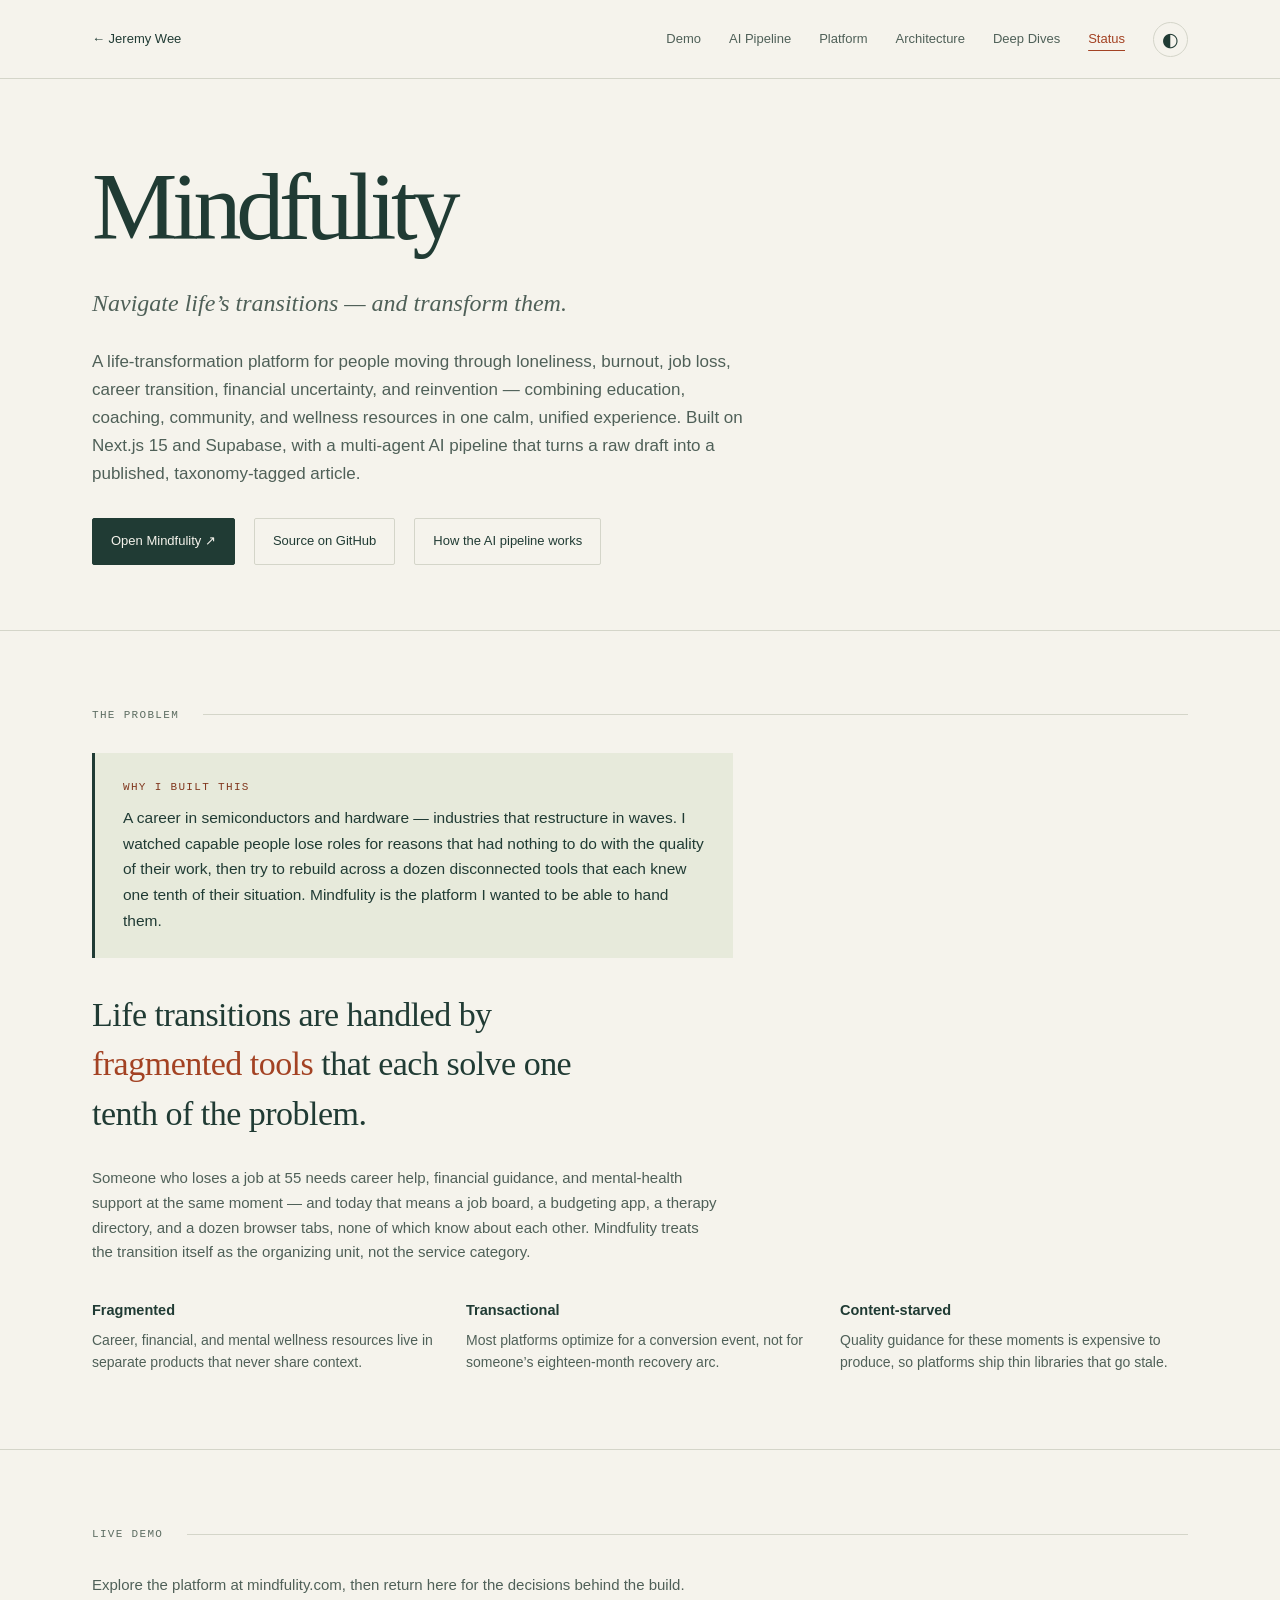
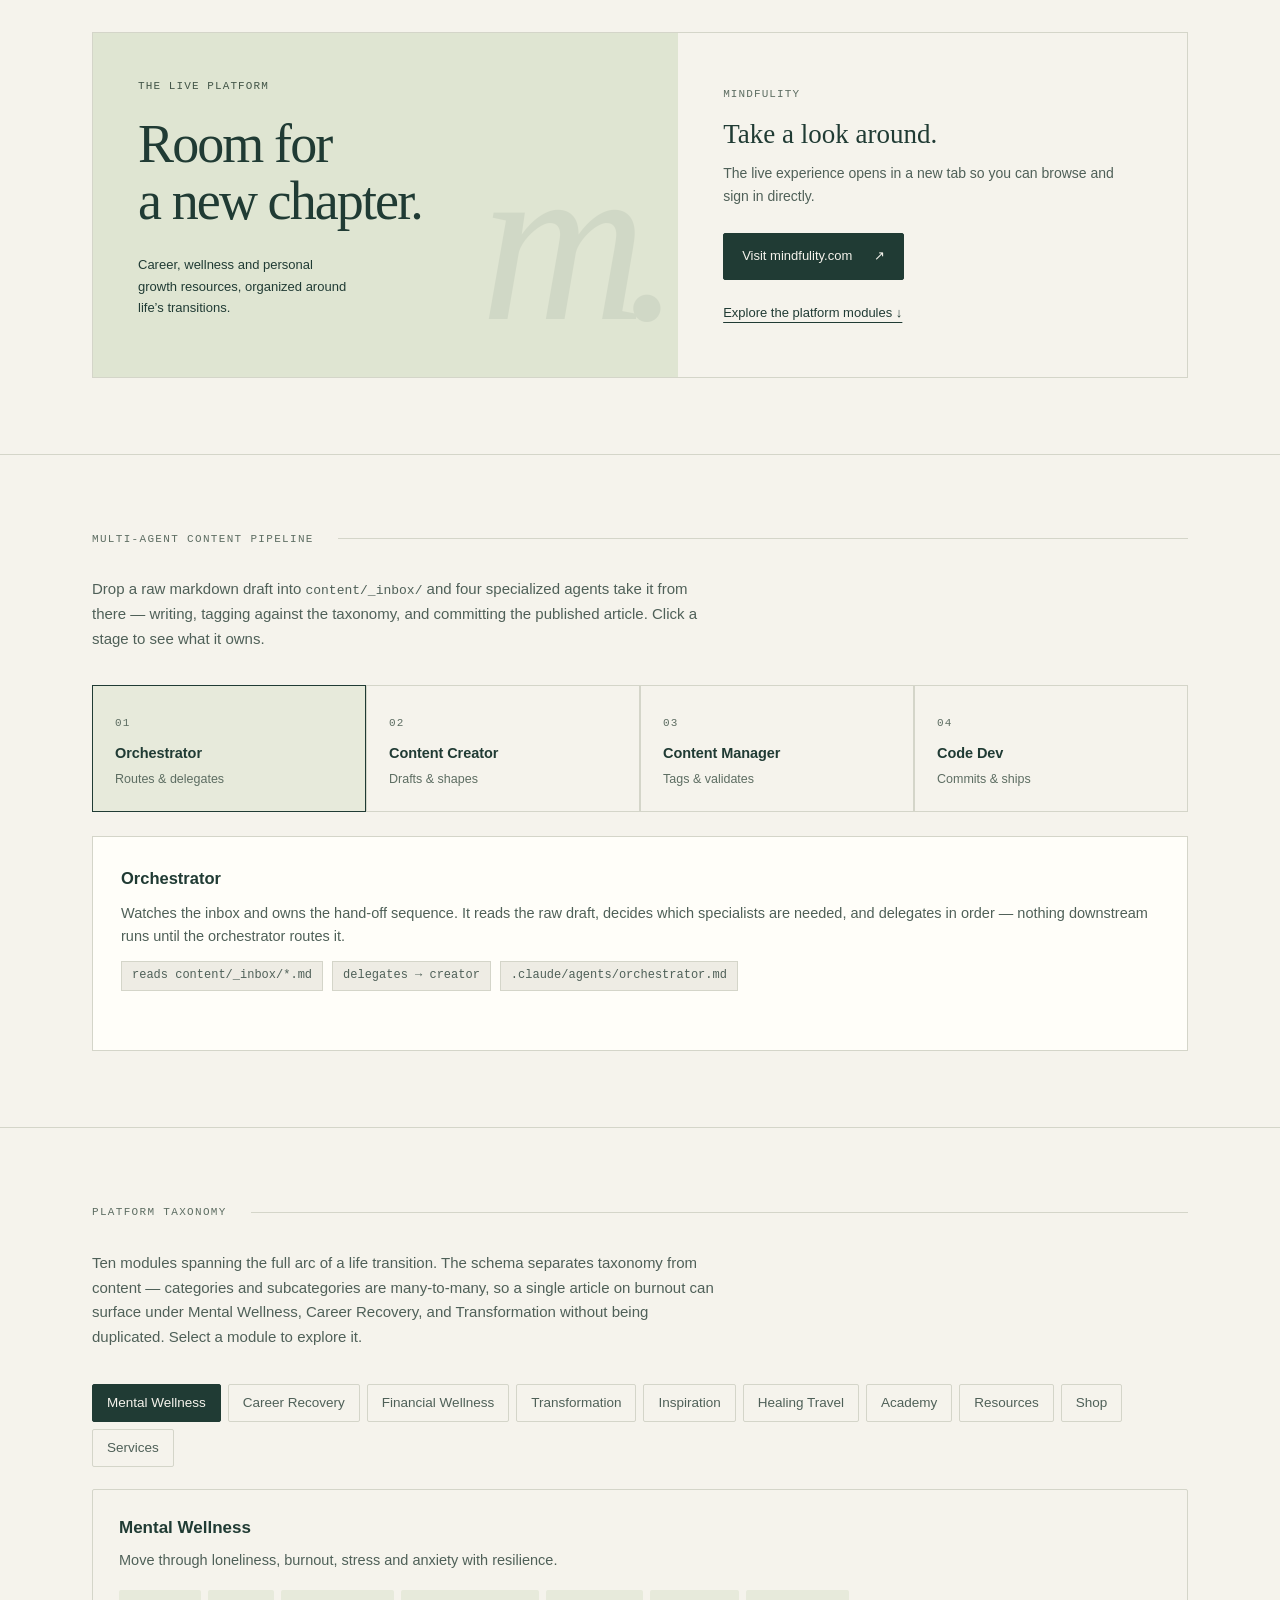
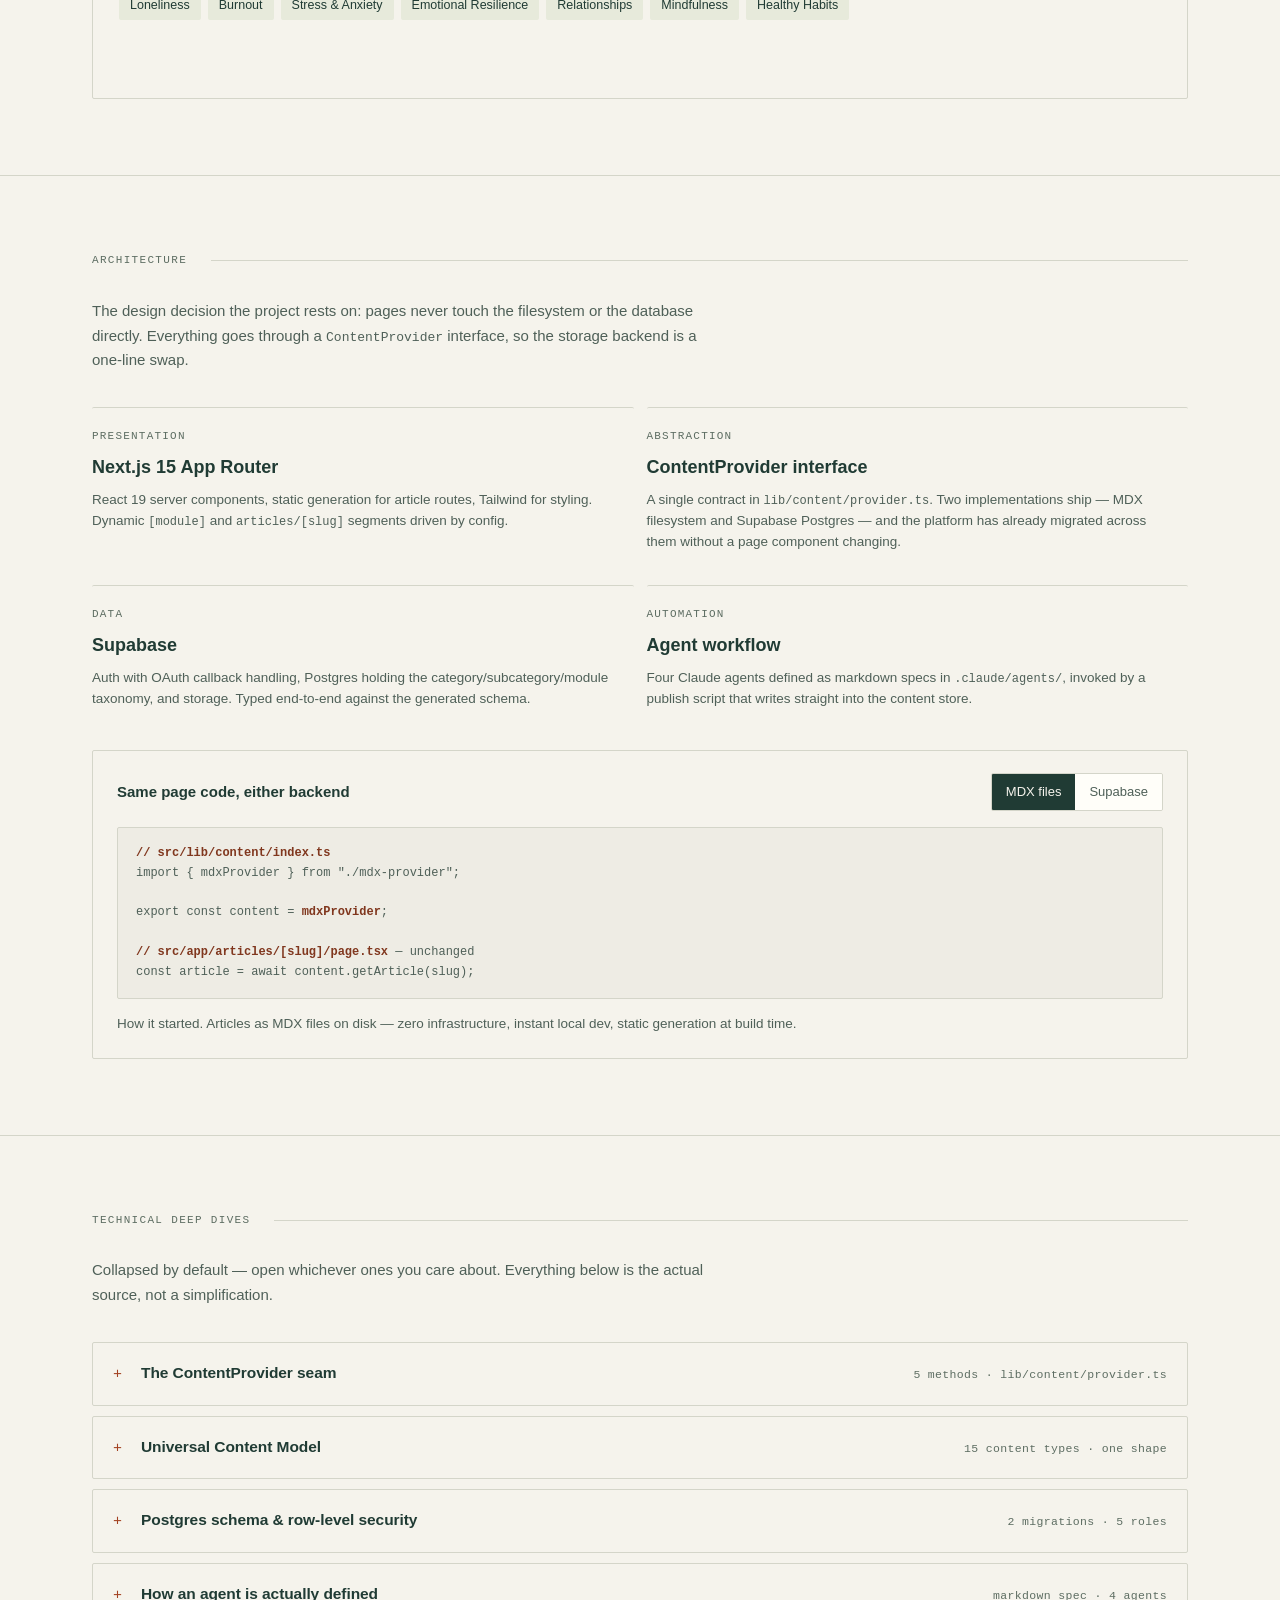
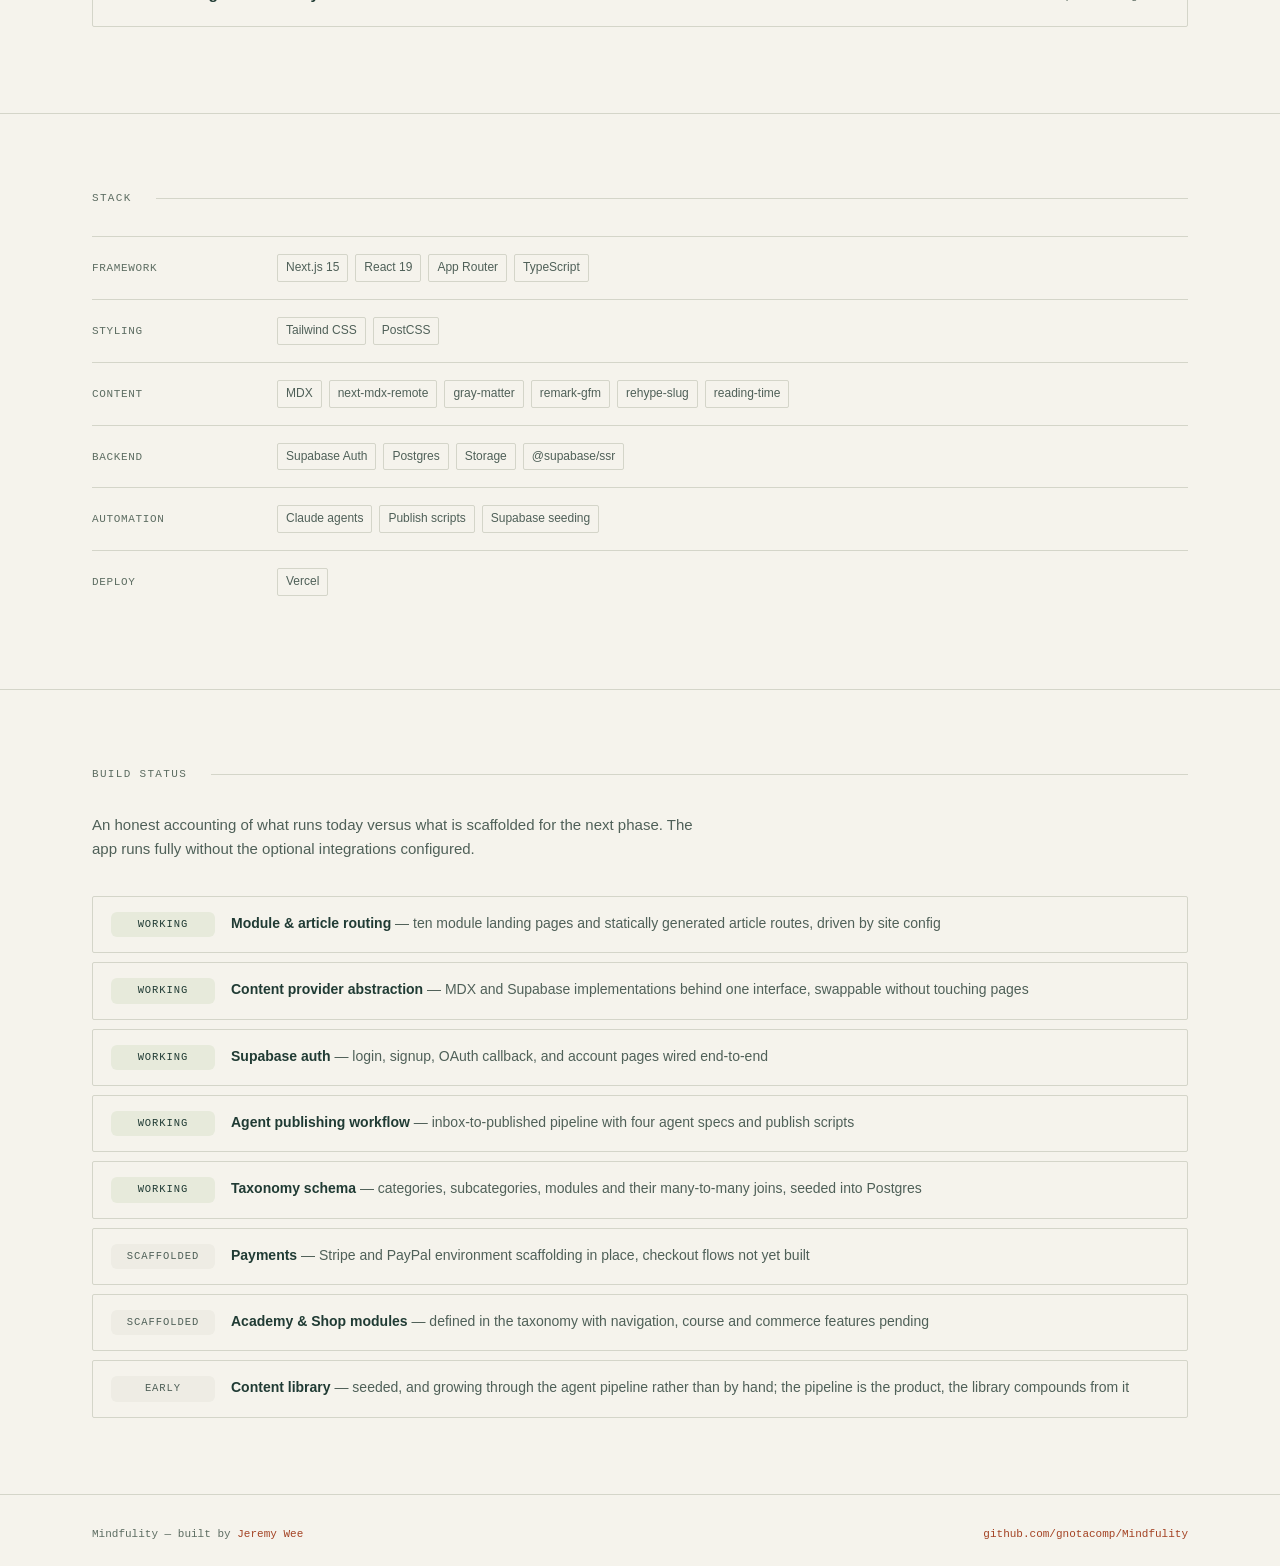
==== commit a1dcc8c1: "Remove hackathon badge, add scroll-reveal animations Drops the "Hackathon Entry" kicker and its now-" ====
--- a/projects/mindfulity/index.html
+++ b/projects/mindfulity/index.html
@@ -50,9 +50,6 @@
 @media(max-width:700px){.navlinks a{display:none}}
 
 header{padding:80px 0 58px;border-bottom:1px solid var(--line-soft)}
-.kicker{display:inline-flex;align-items:center;gap:8px;font-family:var(--mono);font-size:11.5px;
-  letter-spacing:.12em;text-transform:uppercase;color:var(--accent-ink);background:var(--accent-soft);
-  padding:5px 12px;border-radius:999px;margin-bottom:22px}
 h1{font-family:var(--serif);font-size:clamp(40px,6.5vw,62px);line-height:1.03;letter-spacing:-.025em;
   margin:0 0 16px;font-weight:600}
 .tagline{font-family:var(--serif);font-size:clamp(19px,2.6vw,23px);font-style:italic;color:var(--ink-2);margin:0 0 24px}
@@ -206,7 +203,6 @@
 <main id="main">
 <header>
   <div class="wrap">
-    <div class="kicker">Hackathon Entry</div>
     <h1>Mindfulity</h1>
     <p class="tagline">Navigate life&rsquo;s transitions &mdash; and transform them.</p>
     <p class="lede">A life-transformation platform for people moving through loneliness, burnout, job loss,
--- a/assets/site.css
+++ b/assets/site.css
@@ -2,9 +2,17 @@
 :root[data-theme=dark]{color-scheme:dark;--bg:#172922;--surface:#20372e;--surface-2:#253c32;--line:#4b6053;--line-soft:#354d40;--ink:#f2f0df;--ink-2:#c5cdbd;--ink-3:#b5c0ac;--accent:#f1ae89;--accent-soft:#304a3a;--accent-ink:#f1ae89}
 *{box-sizing:border-box}html{scroll-behavior:smooth;scroll-padding-top:95px}body{margin:0;background:var(--bg);color:var(--ink);font:16px/1.65 var(--sans);-webkit-font-smoothing:antialiased}button,a,input{touch-action:manipulation}button{font:inherit}a{color:var(--accent);text-decoration:none}a:hover{text-decoration:underline;text-underline-offset:5px}button{cursor:pointer}button:focus-visible,a:focus-visible,summary:focus-visible{outline:3px solid var(--accent);outline-offset:5px}img{max-width:100%}[hidden]{display:none!important}.wrap{width:min(1180px,100%);margin:auto;padding:0 42px}.skip-link{position:fixed;left:20px;top:-100px;padding:12px 20px;background:var(--surface);z-index:200}.skip-link:focus{top:12px}nav{position:sticky;top:0;z-index:50;background:var(--bg);border-bottom:1px solid var(--line)}nav .wrap{display:flex;align-items:center;justify-content:space-between;min-height:78px;gap:20px}.mark{display:flex;gap:15px;align-items:center;color:var(--ink);font:italic 28px var(--serif);letter-spacing:-2px}.mark span{font:600 13px var(--sans);letter-spacing:.02em;border-left:1px solid var(--line);padding-left:15px}.navlinks{display:flex;gap:28px;align-items:center}.navlinks a{font-size:13px;color:var(--ink-2)}.navlinks a[aria-current]{color:var(--accent);text-decoration:underline;text-underline-offset:7px}#themeBtn{display:grid;place-items:center;width:35px;height:35px;border:1px solid var(--line);border-radius:50%;background:transparent;color:var(--ink);font-size:19px;cursor:pointer}.menu-toggle{display:none}.eyebrow{font:11px/1.5 var(--mono);letter-spacing:.1em;text-transform:uppercase;color:var(--ink-3);margin:0 0 22px}header{border-bottom:1px solid var(--line);padding:88px 0 70px}.hero-grid{display:grid;grid-template-columns:1.55fr 1fr;gap:70px;align-items:center}h1{font:400 clamp(58px,7.5vw,96px)/.99 var(--serif);letter-spacing:-.055em;margin:0 0 30px}h1 em{font-weight:400;color:var(--accent)}.lede{font-size:18px;line-height:1.65;color:var(--ink-2);max-width:49ch;margin:0}.hero-note{font-size:14px;color:var(--ink-2);margin:24px 0 0}.actions{display:flex;flex-wrap:wrap;gap:19px;align-items:center;margin-top:30px}.btn{display:inline-flex;justify-content:center;align-items:center;gap:22px;border:1px solid var(--line);border-radius:2px;padding:12px 18px;background:transparent;color:var(--ink);font:500 13px/1.6 var(--sans);cursor:pointer}.btn:hover{background:var(--surface-2);text-decoration:none;border-color:var(--ink)}.btn.primary{background:var(--ink);color:var(--bg);border-color:var(--ink)}.btn.primary:hover{background:var(--accent);border-color:var(--accent);color:var(--bg)}.text-link{font-size:13px;color:var(--ink);text-decoration:underline;text-underline-offset:5px}.career-index{align-self:end;padding:25px 0 0;border-top:2px solid var(--ink)}.career-index .eyebrow{margin-bottom:16px}.career-index>a{display:grid;grid-template-columns:24px 1fr 16px;gap:12px;padding:18px 0;border-bottom:1px solid var(--line);color:var(--ink);transition:padding .2s}.career-index>a:hover{padding-left:8px;text-decoration:none}.index-num{font:11px var(--mono);padding-top:6px;color:var(--accent)}.career-index strong{font-size:17px;font-weight:500}.career-index small{display:block;font-size:12px;color:var(--ink-3);margin-top:3px}.location{font:11px var(--mono);color:var(--ink-3);margin:20px 0 0}section{padding:76px 0;border-bottom:1px solid var(--line)}.sec-head{display:flex;gap:24px;align-items:center;margin-bottom:30px}h2{font:11px/1.5 var(--mono);text-transform:uppercase;letter-spacing:.12em;color:var(--ink-3);margin:0;white-space:normal}.sec-head .rule{flex:1;height:1px;background:var(--line)}.section-intro{font:400 clamp(28px,3vw,39px)/1.2 var(--serif);letter-spacing:-.025em;margin:0 0 12px}.interaction-hint{font-size:13px;color:var(--ink-3);margin:0 0 28px}.impact-layout{display:grid;grid-template-columns:1.65fr 1fr;gap:35px}.metrics{display:grid;grid-template-columns:repeat(2,minmax(0,1fr));border-top:1px solid var(--line);border-left:1px solid var(--line)}.metric{position:relative;text-align:left;border:0;border-right:1px solid var(--line);border-bottom:1px solid var(--line);border-radius:0;background:transparent;color:var(--ink);padding:24px 20px;min-width:0;transition:background .2s}.metric[aria-pressed=true]{background:var(--accent-soft)}.metric:hover{background:var(--surface)}.metric[aria-pressed=true]:hover{background:var(--accent-soft)}.metric .n{display:block;font:400 clamp(26px,3vw,37px)/1.1 var(--serif);letter-spacing:-.035em;margin-bottom:12px}.metric .l{display:block;font-size:12px;color:var(--ink-2);padding-right:15px}.metric-arrow{position:absolute;right:16px;bottom:22px;color:var(--accent);font-size:16px}.impact-story{padding:32px;background:var(--ink);color:var(--bg);display:flex;flex-direction:column;align-items:flex-start}.impact-story .eyebrow{color:var(--bg);opacity:.8}.impact-story h3{font:400 31px/1.2 var(--serif);letter-spacing:-.025em;margin:8px 0 18px}.impact-story>p:not(.eyebrow){font-size:14px;line-height:1.8;margin:0 0 25px;opacity:.85}.impact-story>a{color:var(--bg);margin-top:auto;font-size:13px;border-bottom:1px solid currentColor;padding:10px 0}.job{border-top:1px solid var(--line);scroll-margin-top:96px}.job:last-child{border-bottom:1px solid var(--line)}.job summary{display:grid;grid-template-columns:185px 1fr 24px;gap:20px;padding:26px 0;list-style:none;cursor:pointer;align-items:start}.job summary::-webkit-details-marker{display:none}.when{font:11px/1.8 var(--mono);color:var(--ink-3);padding-top:5px}.company{display:block;font-size:20px;line-height:1.4;font-weight:500;letter-spacing:-.02em}.role{display:block;color:var(--ink-2);font-size:13px;margin-top:6px}.expand{font:24px/1.2 var(--serif);text-align:right;color:var(--accent)}.expand:before{content:"+"}.job[open] .expand:before{content:"−"}.job summary:hover .company{color:var(--accent)}.job-body{padding:0 44px 27px 205px}.job ul{padding-left:17px;margin:0;font-size:14px;color:var(--ink-2)}.job li{margin-bottom:10px}.job li b{font-weight:600;color:var(--ink)}.project{display:grid;grid-template-columns:1.65fr 1fr;gap:50px;align-items:stretch;color:var(--ink);border:0;border-radius:0;background:transparent;padding:0;transform:none}.project:hover{text-decoration:none;transform:none}.project-top{display:flex;flex-wrap:wrap;gap:18px;align-items:center;margin:0 0 15px}.project h3{font:400 42px/1.2 var(--serif);letter-spacing:-.03em;margin:0}.live-tag{font:10px var(--mono);text-transform:uppercase;letter-spacing:.05em;border:1px solid var(--line);padding:5px 8px;border-radius:0;color:var(--ink-2);background:transparent}.project-tag{font:italic 20px/1.5 var(--serif);color:var(--ink-2);margin:0 0 20px}.project-desc{font-size:14px;color:var(--ink-2);margin:0 0 20px;line-height:1.8}.project-chips,.chips{display:flex;flex-wrap:wrap;gap:7px}.chip{font-size:12px;border:1px solid var(--line);background:transparent;padding:3px 8px;border-radius:2px;color:var(--ink-2)}.project-go{display:flex;flex-direction:column;justify-content:space-between;padding:28px;background:#dfe5d2;color:#203b34;font-size:13px;border-bottom:3px solid transparent;transition:border-color .2s}.project:hover .project-go{border-color:var(--accent)}.project-monogram{font:italic 110px/.95 var(--serif);letter-spacing:-.08em;padding:30px 0 70px;display:block}.caps{display:grid;grid-template-columns:1fr 1fr;gap:0 50px}.cap{border:0;border-top:1px solid var(--line);border-radius:0;background:transparent;padding:20px 0}.cap h4{font-size:15px;font-weight:600;margin:0 0 9px}.cap p{font-size:13px;color:var(--ink-2);margin:0}.stack-row{display:grid;grid-template-columns:160px 1fr;gap:25px;padding:17px 0;border-top:1px solid var(--line)}.stack-row .k{font:11px var(--mono);letter-spacing:.06em;text-transform:uppercase;color:var(--ink-3);padding-top:7px}.edu{display:grid;grid-template-columns:1fr 1fr;gap:40px}.edu .card{border:0;border-top:1px solid var(--line);background:transparent;border-radius:0;padding:22px 0}.deg{font-size:16px;margin:0 0 8px}.school{font-size:14px;color:var(--ink-2);margin:0}.contact{text-align:left;padding:0}.contact h3{font:400 clamp(46px,6vw,72px)/1.05 var(--serif);letter-spacing:-.04em;margin:0 0 28px}.contact>p:not(.eyebrow){color:var(--ink-2);max-width:45ch;font-size:16px;margin:0}.contact .actions{justify-content:flex-start!important}.copy-status{font-size:13px;flex-basis:100%;color:var(--ink-2);min-height:22px}footer{display:flex;justify-content:space-between;flex-wrap:wrap;gap:15px;border-top:0;padding:30px 0;color:var(--ink-3);font:11px/1.8 var(--mono)}
 /* Case study: retain its detailed interactive exhibits within the same visual language. */
-.case-study .wrap{max-width:1180px}.case-study header{padding:80px 0 65px}.case-study h1{font-size:clamp(60px,8vw,96px)}.case-study .kicker{background:transparent;border:1px solid var(--line);border-radius:0;font-size:10px;padding:5px 9px}.case-study .tagline{font-size:24px}.case-study .lede{font-size:17px;max-width:70ch}.case-study .sec-intro{max-width:75ch;font-size:15px;color:var(--ink-2)}.case-study .back{font-size:13px;color:var(--ink)}.case-study .why{background:var(--accent-soft);border-left-color:var(--ink);border-radius:0;padding:25px 28px}.case-study .why p{color:var(--ink)}.case-study .why-k{color:var(--accent-ink)}.case-study .problem{font-size:34px;max-width:30ch}.case-study .pipe{gap:0}.case-study .stage{border-radius:0;padding:22px;border-color:var(--line);background:transparent;min-width:0}.case-study .stage[aria-selected=true]{background:var(--accent-soft);border-color:var(--ink)}.case-study .stage-detail{border-radius:0;background:var(--surface);border-color:var(--line);padding:28px;min-height:215px}.case-study .stage-detail .io span{border-radius:0;overflow-wrap:anywhere}.case-study .mod,.case-study .cat,.case-study .mod-panel,.case-study .layer,.case-study .swap,.case-study .dd,.case-study .srow,.case-study pre,.case-study .toggle{border-radius:2px}.case-study .mod{background:transparent;color:var(--ink-2);border-color:var(--line)}.case-study .mod[aria-selected=true],.case-study .toggle button[aria-selected=true]{background:var(--ink);color:var(--bg);border-color:var(--ink)}.case-study .mod-panel,.case-study .layer,.case-study .swap,.case-study .dd,.case-study .srow{background:transparent;border-color:var(--line)}.case-study .mod-panel{min-height:210px}.case-study .cat{color:var(--ink);background:var(--accent-soft)}.case-study .layer{border-width:1px 0 0;padding-left:0}.case-study .layer h4{font-size:18px}.case-study .dd[open]{border-color:var(--ink)}.case-study pre{font-size:12px;color:var(--ink-2);background:var(--surface-2);border-color:var(--line)}.case-study .badge.live{background:var(--accent-soft);color:var(--ink)}.case-study .badge.scaf{background:var(--surface-2);color:var(--ink-2)}.case-study .chip{border-radius:2px}.demo-launch{display:grid;grid-template-columns:1.15fr 1fr;border:1px solid var(--line)}.demo-identity{position:relative;overflow:hidden;background:#dfe5d2;color:#203b34;padding:45px}.demo-identity .eyebrow{color:#435648}.demo-identity h3{font:400 clamp(35px,5vw,54px)/1.05 var(--serif);letter-spacing:-.035em;position:relative;margin:0 0 25px}.demo-identity>p:last-child{font-size:13px;max-width:30ch;position:relative}.demo-monogram{position:absolute;font:italic 230px/1 var(--serif);bottom:20px;right:20px;opacity:.07;letter-spacing:-.1em}.demo-action{padding:45px;display:flex;flex-direction:column;align-items:flex-start;justify-content:center}.demo-action .eyebrow{margin-bottom:15px}.launch-heading{font:27px/1.3 var(--serif);margin:0 0 10px}.demo-action>p:not(.eyebrow):not(.launch-heading){font-size:14px;color:var(--ink-2);margin:0 0 25px}.demo-action .text-link{margin-top:22px}
+.case-study .wrap{max-width:1180px}.case-study header{padding:80px 0 65px}.case-study h1{font-size:clamp(60px,8vw,96px)}.case-study .tagline{font-size:24px}.case-study .lede{font-size:17px;max-width:70ch}.case-study .sec-intro{max-width:75ch;font-size:15px;color:var(--ink-2)}.case-study .back{font-size:13px;color:var(--ink)}.case-study .why{background:var(--accent-soft);border-left-color:var(--ink);border-radius:0;padding:25px 28px}.case-study .why p{color:var(--ink)}.case-study .why-k{color:var(--accent-ink)}.case-study .problem{font-size:34px;max-width:30ch}.case-study .pipe{gap:0}.case-study .stage{border-radius:0;padding:22px;border-color:var(--line);background:transparent;min-width:0}.case-study .stage[aria-selected=true]{background:var(--accent-soft);border-color:var(--ink)}.case-study .stage-detail{border-radius:0;background:var(--surface);border-color:var(--line);padding:28px;min-height:215px}.case-study .stage-detail .io span{border-radius:0;overflow-wrap:anywhere}.case-study .mod,.case-study .cat,.case-study .mod-panel,.case-study .layer,.case-study .swap,.case-study .dd,.case-study .srow,.case-study pre,.case-study .toggle{border-radius:2px}.case-study .mod{background:transparent;color:var(--ink-2);border-color:var(--line)}.case-study .mod[aria-selected=true],.case-study .toggle button[aria-selected=true]{background:var(--ink);color:var(--bg);border-color:var(--ink)}.case-study .mod-panel,.case-study .layer,.case-study .swap,.case-study .dd,.case-study .srow{background:transparent;border-color:var(--line)}.case-study .mod-panel{min-height:210px}.case-study .cat{color:var(--ink);background:var(--accent-soft)}.case-study .layer{border-width:1px 0 0;padding-left:0}.case-study .layer h4{font-size:18px}.case-study .dd[open]{border-color:var(--ink)}.case-study pre{font-size:12px;color:var(--ink-2);background:var(--surface-2);border-color:var(--line)}.case-study .badge.live{background:var(--accent-soft);color:var(--ink)}.case-study .badge.scaf{background:var(--surface-2);color:var(--ink-2)}.case-study .chip{border-radius:2px}.demo-launch{display:grid;grid-template-columns:1.15fr 1fr;border:1px solid var(--line)}.demo-identity{position:relative;overflow:hidden;background:#dfe5d2;color:#203b34;padding:45px}.demo-identity .eyebrow{color:#435648}.demo-identity h3{font:400 clamp(35px,5vw,54px)/1.05 var(--serif);letter-spacing:-.035em;position:relative;margin:0 0 25px}.demo-identity>p:last-child{font-size:13px;max-width:30ch;position:relative}.demo-monogram{position:absolute;font:italic 230px/1 var(--serif);bottom:20px;right:20px;opacity:.07;letter-spacing:-.1em}.demo-action{padding:45px;display:flex;flex-direction:column;align-items:flex-start;justify-content:center}.demo-action .eyebrow{margin-bottom:15px}.launch-heading{font:27px/1.3 var(--serif);margin:0 0 10px}.demo-action>p:not(.eyebrow):not(.launch-heading){font-size:14px;color:var(--ink-2);margin:0 0 25px}.demo-action .text-link{margin-top:22px}
 @media(min-width:1600px){.hero{padding-top:110px;padding-bottom:100px}}
 @media(max-width:960px){.wrap{padding:0 28px}.hero-grid{gap:35px;grid-template-columns:1.25fr 1fr}.navlinks{gap:18px}.impact-layout{gap:22px;grid-template-columns:1.35fr 1fr}.impact-story{padding:25px}.impact-story h3{font-size:27px}.case-study .navlinks{gap:13px}.case-study .navlinks a{font-size:12px}.job summary{grid-template-columns:150px 1fr 24px}.job-body{padding-left:170px}.project{gap:30px}.case-study .pipe{grid-template-columns:repeat(2,1fr)}}
 @media(max-width:720px){html{scroll-padding-top:85px}.wrap{padding:0 22px}nav .wrap{min-height:67px;flex-wrap:wrap;gap:0}.mark{font-size:25px}.mark span{font-size:12px}.js .menu-toggle{display:block;margin-left:auto;border:1px solid var(--line);border-radius:2px;padding:7px 11px;background:transparent;color:var(--ink);font:12px var(--sans)}.navlinks,.case-study .navlinks{display:flex;flex-basis:100%;flex-wrap:wrap;gap:20px;padding:20px 0}.navlinks a,.case-study .navlinks a{display:block!important;font-size:13px}.js .menu-toggle[aria-expanded=false]+.navlinks{display:none}header,.case-study header{padding:52px 0 45px}.hero-grid{grid-template-columns:1fr;gap:42px}h1{font-size:clamp(59px,12vw,82px)}.lede{font-size:17px}.hero-note{font-size:14px}.career-index{max-width:100%}.career-index>a{padding:13px 0}.career-index strong{font-size:16px}section{padding:48px 0}.sec-head{margin-bottom:25px}.impact-layout{grid-template-columns:1fr;gap:20px}.metric{padding:22px 16px}.metric .n{font-size:30px}.metric .l{font-size:11px}.impact-story{min-height:300px}.impact-story h3{max-width:22ch;font-size:31px}.job summary{grid-template-columns:1fr 24px;gap:8px;padding:22px 0}.job .when{grid-column:1 / -1}.company{font-size:19px}.job-body{padding:0 0 20px 0}.job ul{font-size:13px}.project{grid-template-columns:1fr;gap:25px}.project-go{min-height:220px}.project-monogram{font-size:90px;padding:5px 0 25px}.caps{grid-template-columns:1fr;gap:0}.stack-row{grid-template-columns:1fr;gap:12px}.edu{grid-template-columns:1fr;gap:0}.contact .actions{align-items:stretch;gap:12px}.contact .btn{max-width:100%;overflow-wrap:anywhere;font-size:12px}.contact h3{font-size:52px}.demo-launch{grid-template-columns:1fr}.demo-identity,.demo-action{padding:30px}.case-study .stage{padding:18px 14px}.case-study .stage-detail{padding:23px 20px;min-height:270px}.case-study .mod-panel{padding:22px 20px}.case-study .dd summary{padding:17px 15px}.case-study .dd-body{padding-left:15px;padding-right:15px}.case-study .arch{grid-template-columns:1fr}.case-study .problem{font-size:28px}.case-study .why{padding:22px}.case-study .layer{padding-bottom:10px}}
 @media(max-width:720px){.metric .n{font-size:clamp(21px,6vw,30px);white-space:nowrap}.metric[data-impact="2"] .n{font-size:clamp(18px,5.4vw,27px)}}
 @media(prefers-reduced-motion:reduce){html{scroll-behavior:auto}*,*::before,*::after{animation:none!important;transition:none!important}}
+/* Scroll reveal — blocks slide in from the left as they enter the viewport.
+   The .reveal class is applied by site.js, so with JS off nothing is hidden.
+   overflow-x:clip (not hidden) keeps the offset from creating a scrollbar
+   while leaving the sticky nav working. */
+body{overflow-x:clip}
+.reveal{opacity:0;transform:translateX(-28px);transition:opacity .6s ease,transform .6s cubic-bezier(.22,.9,.3,1)}
+.reveal.in{opacity:1;transform:none}
+@media(prefers-reduced-motion:reduce){.reveal,.reveal.in{opacity:1;transform:none}}
